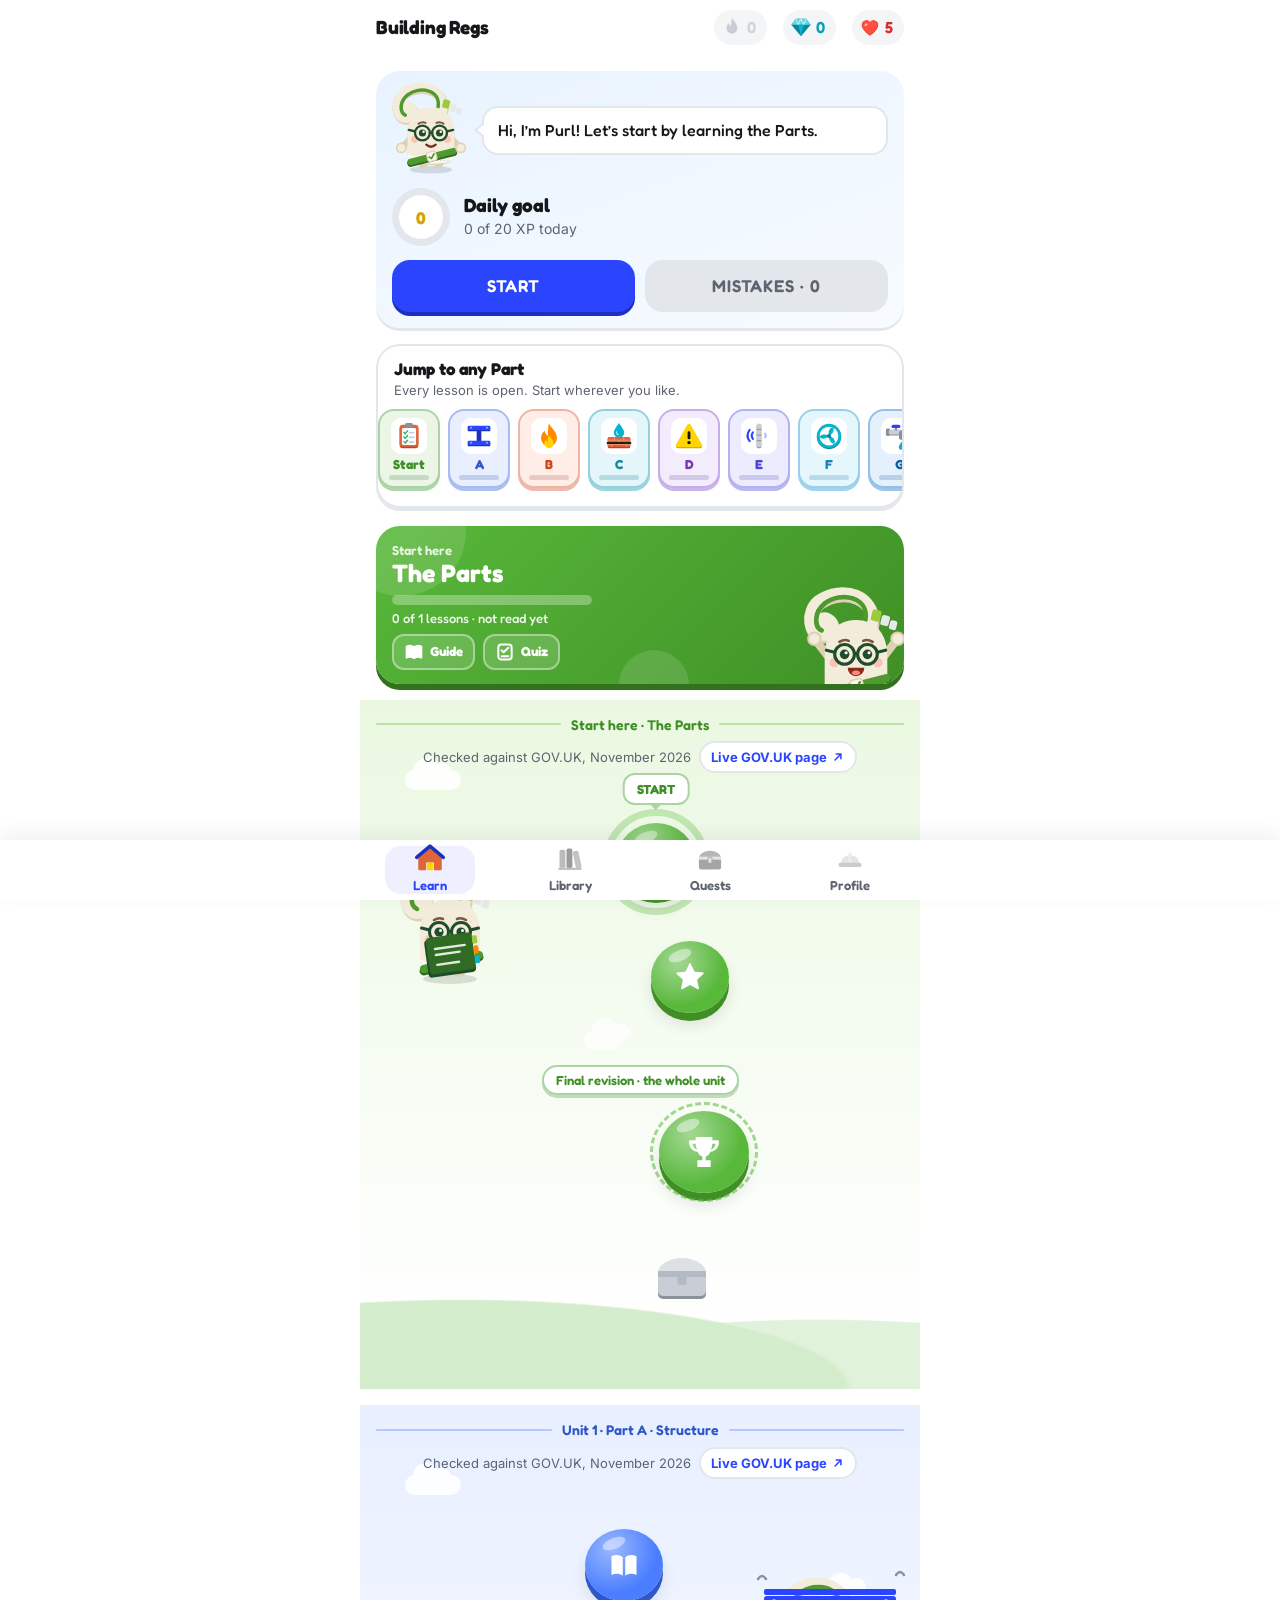
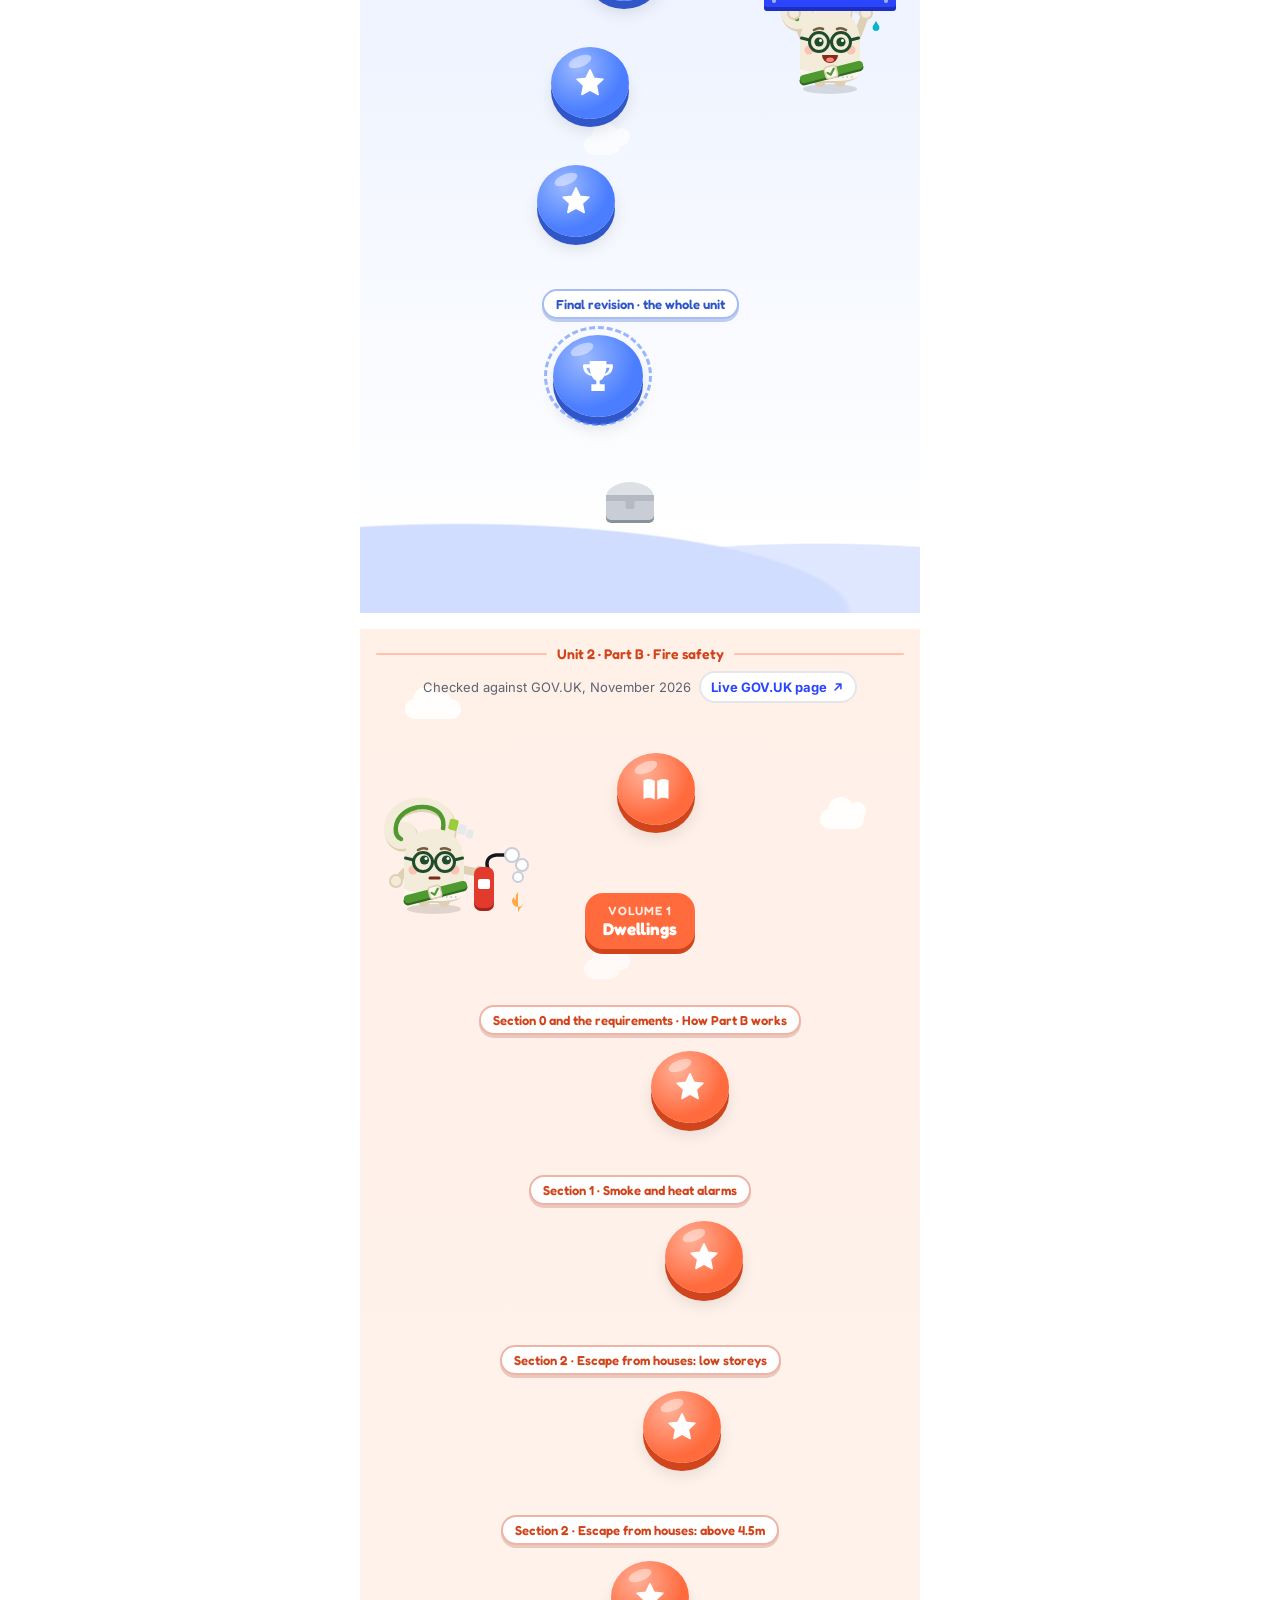
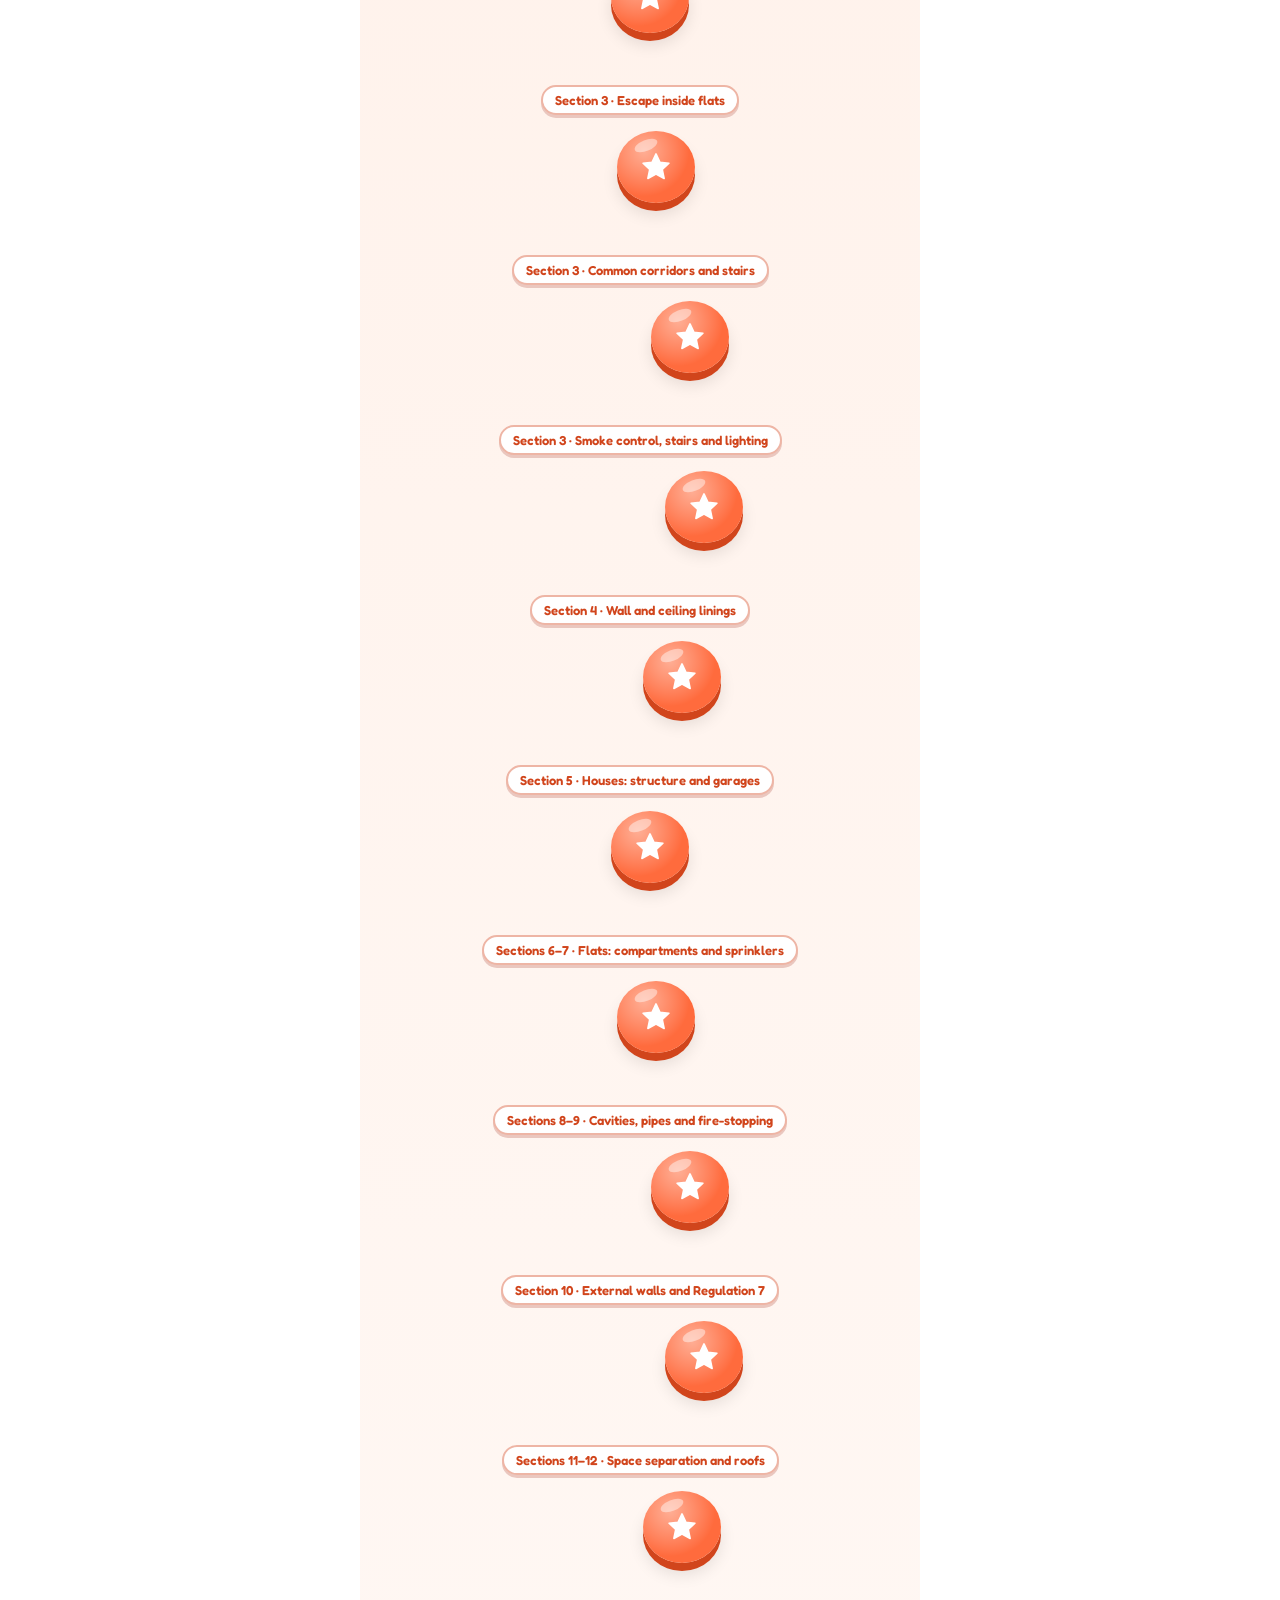
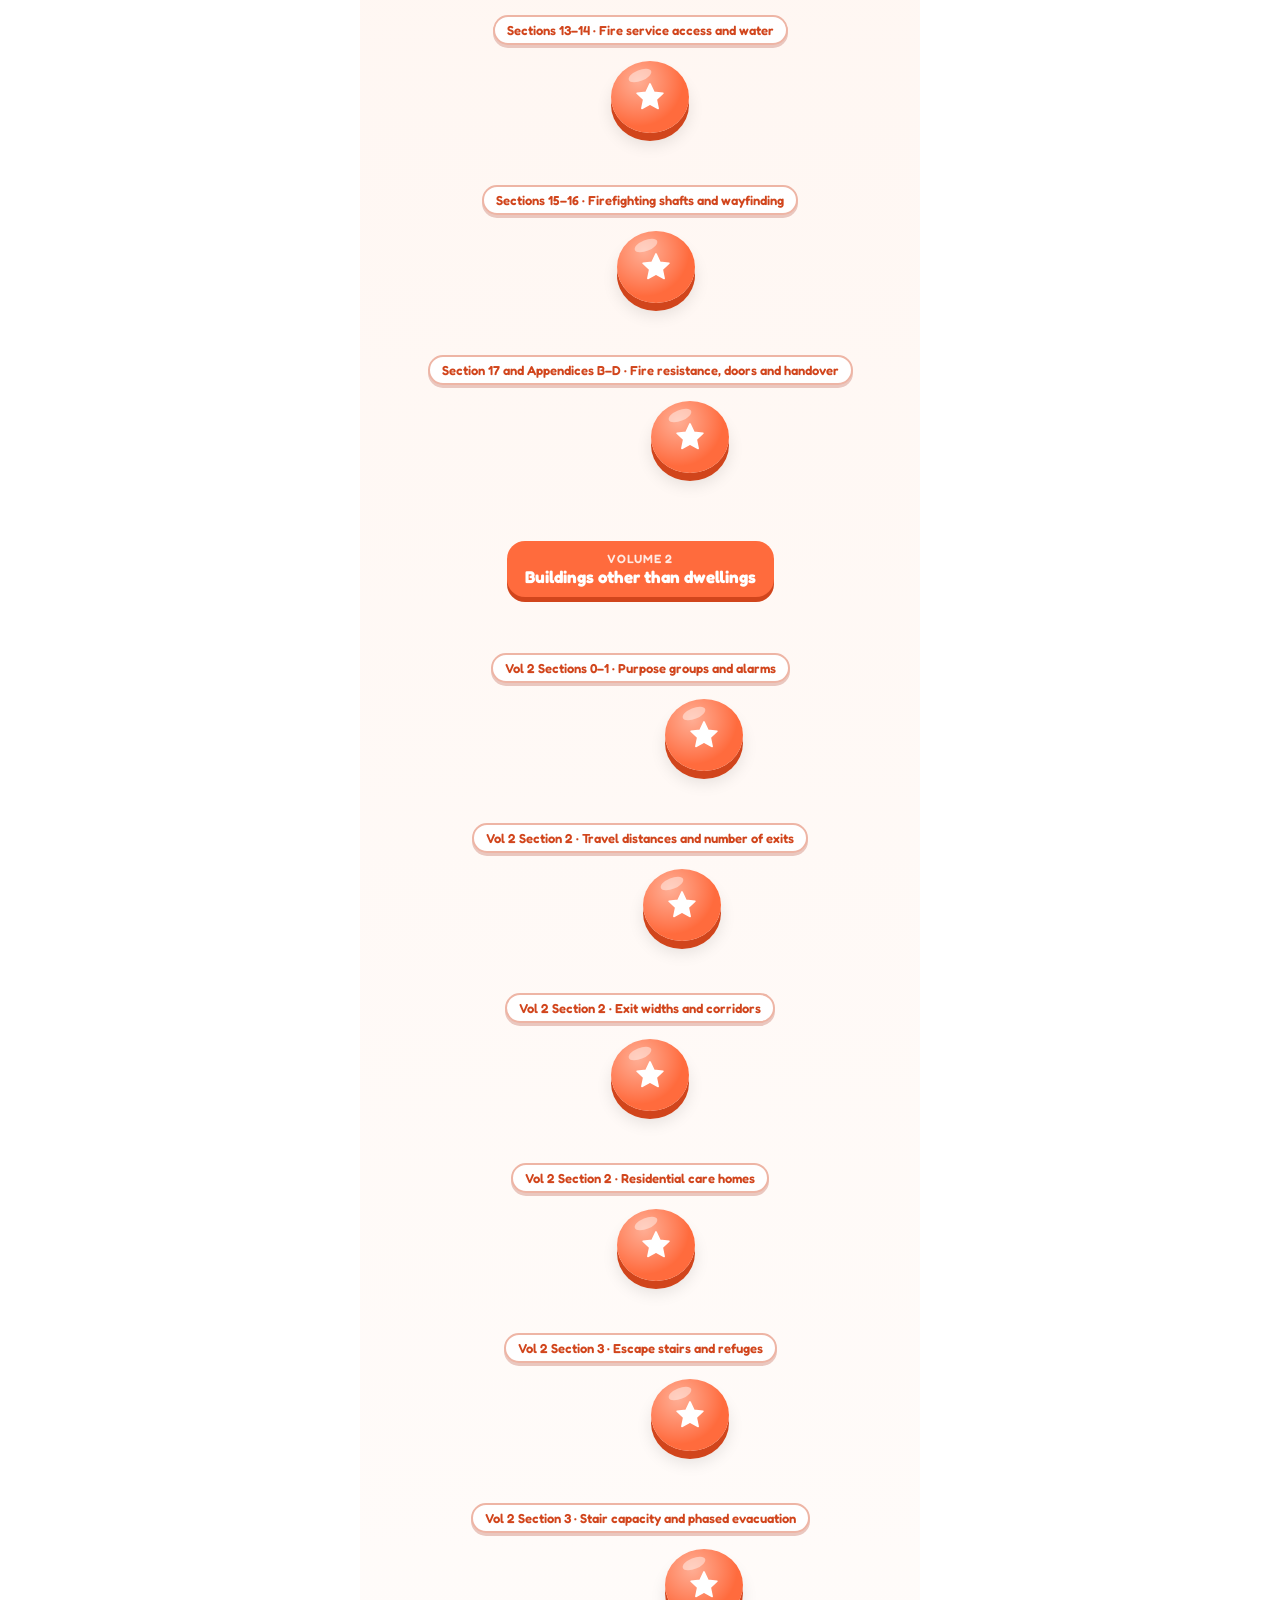
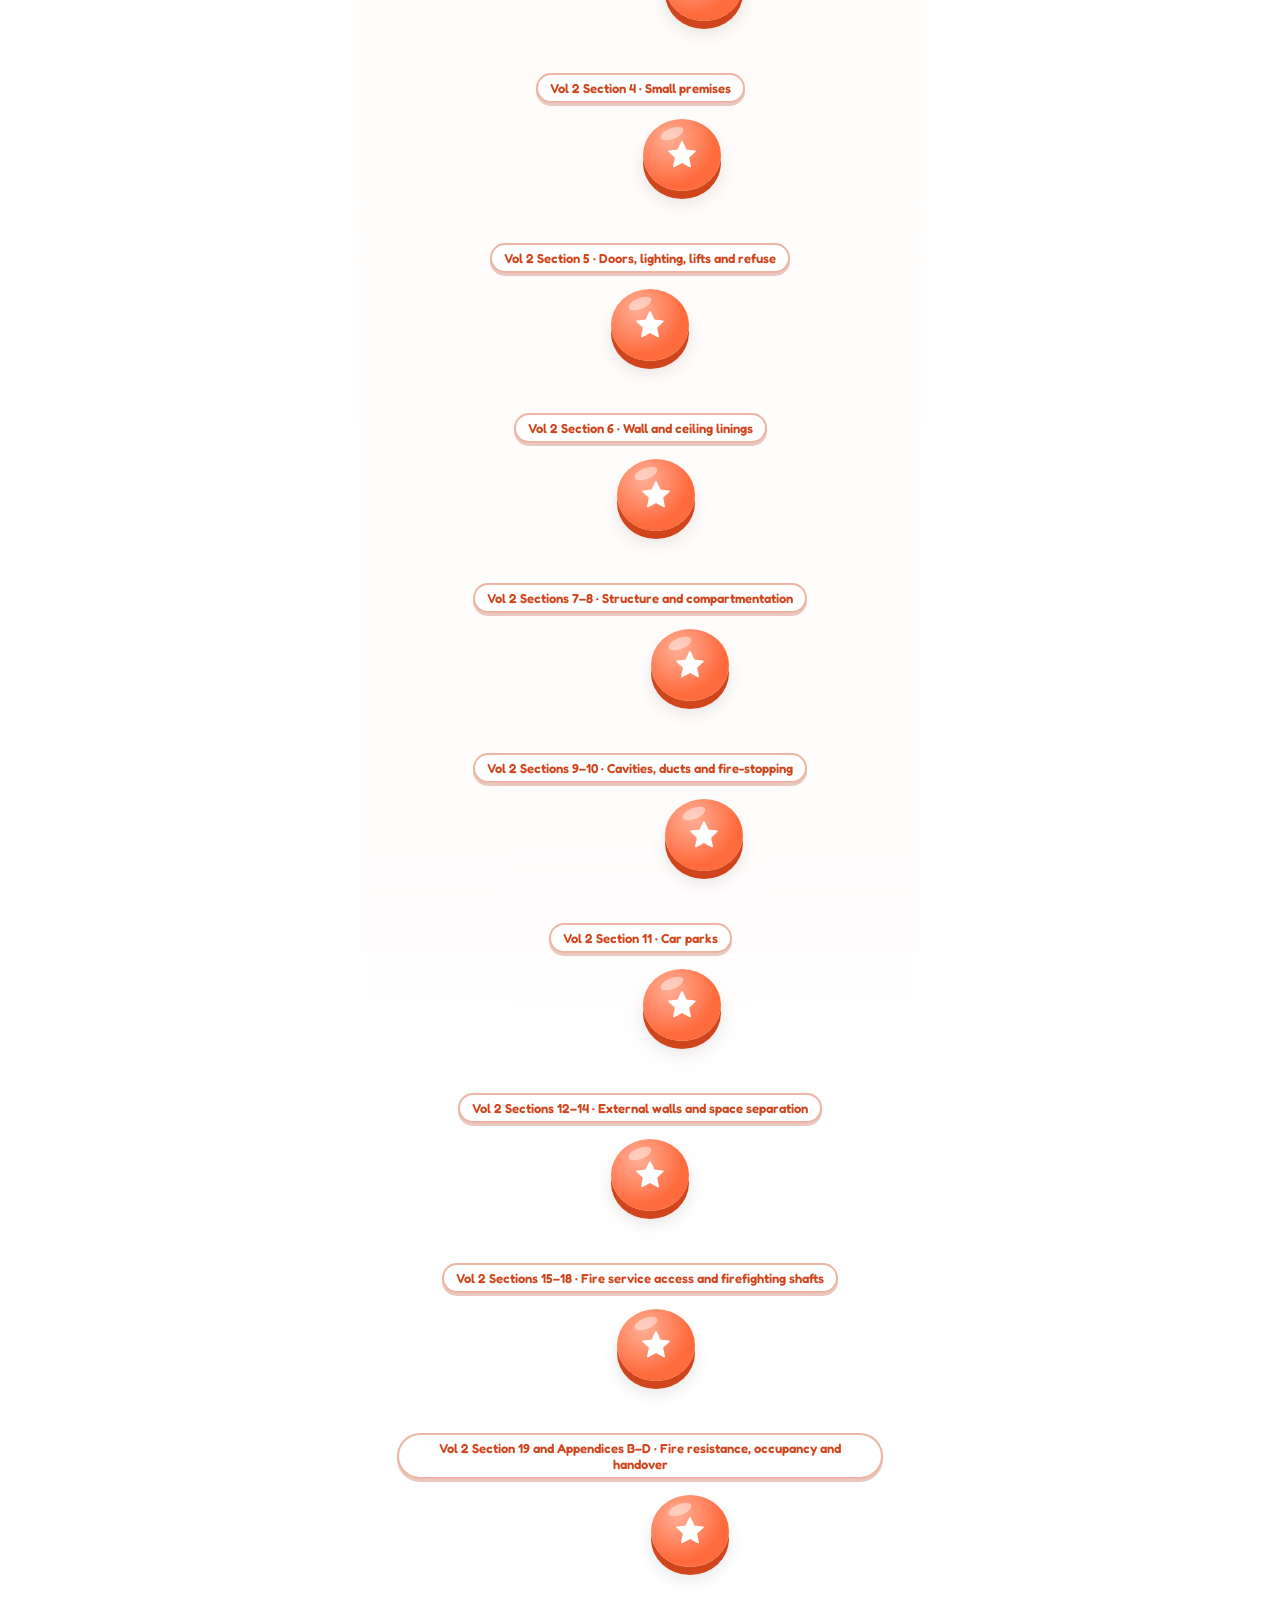
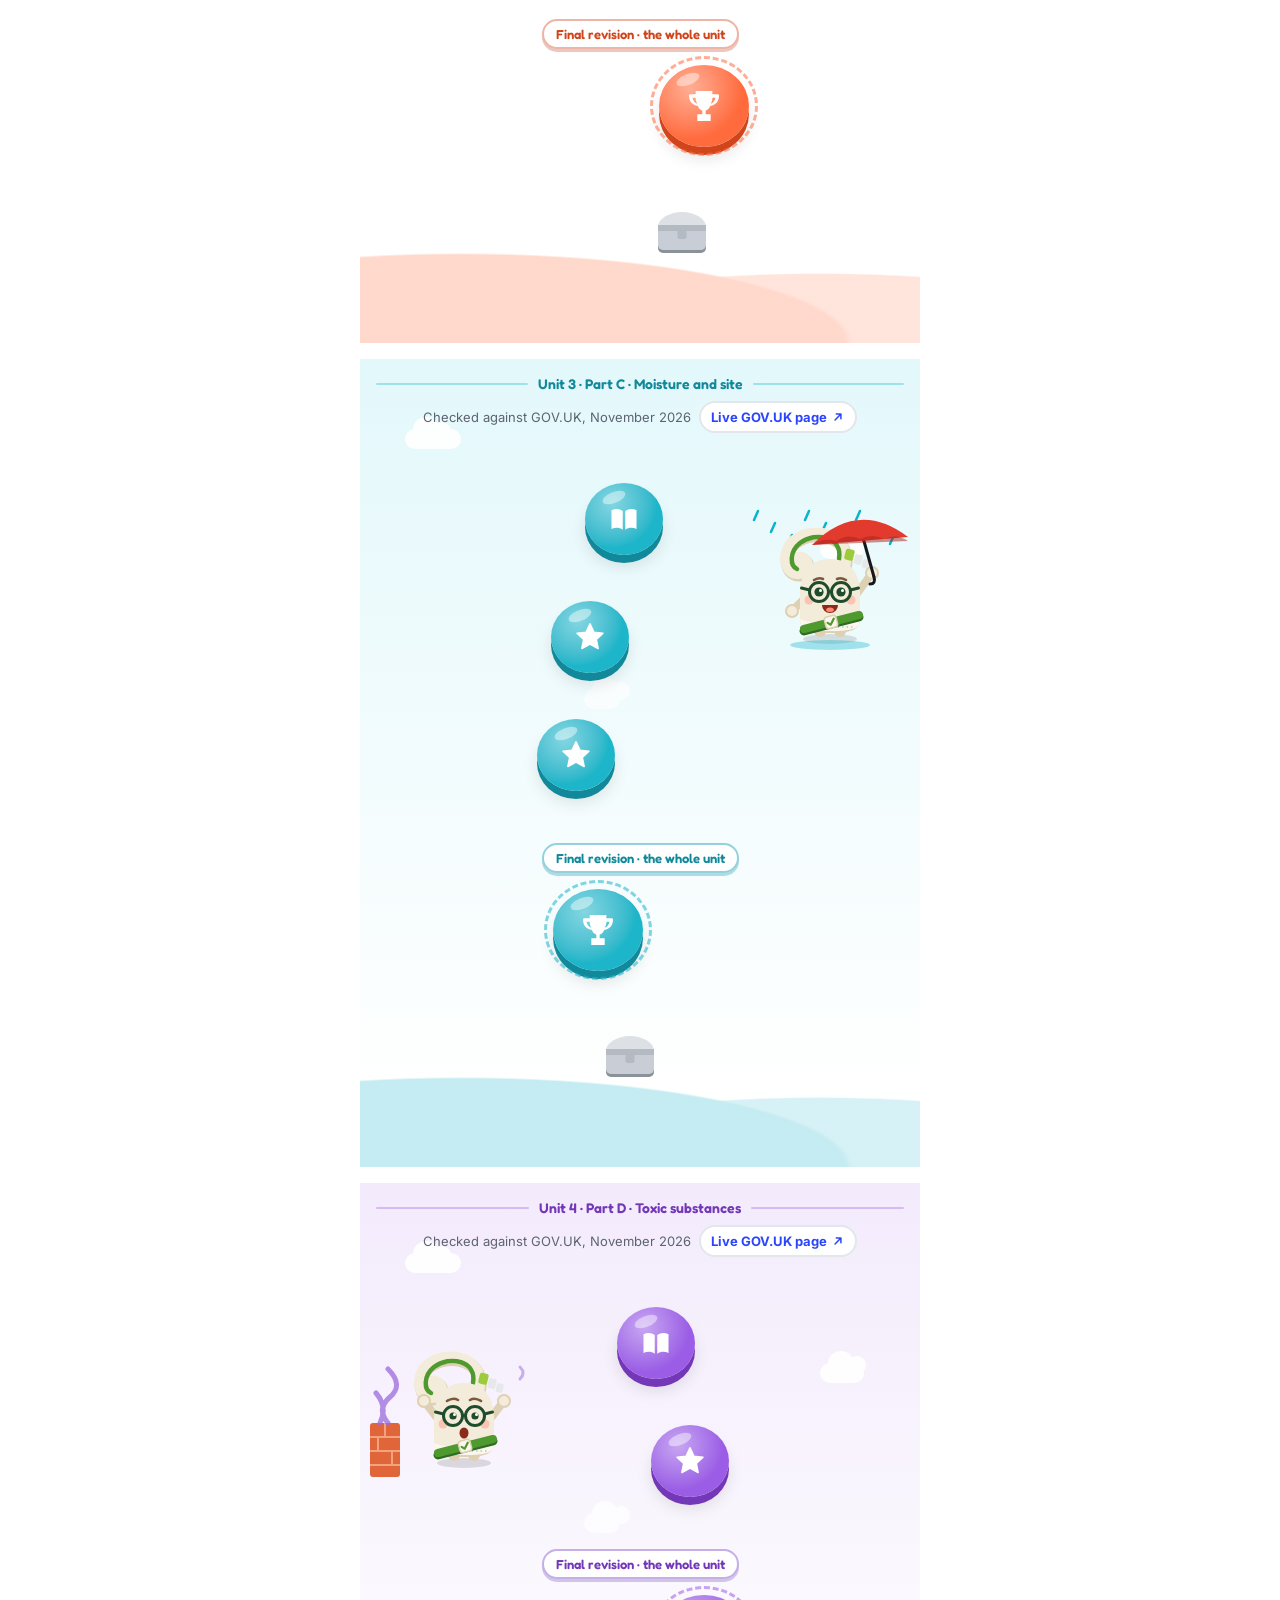
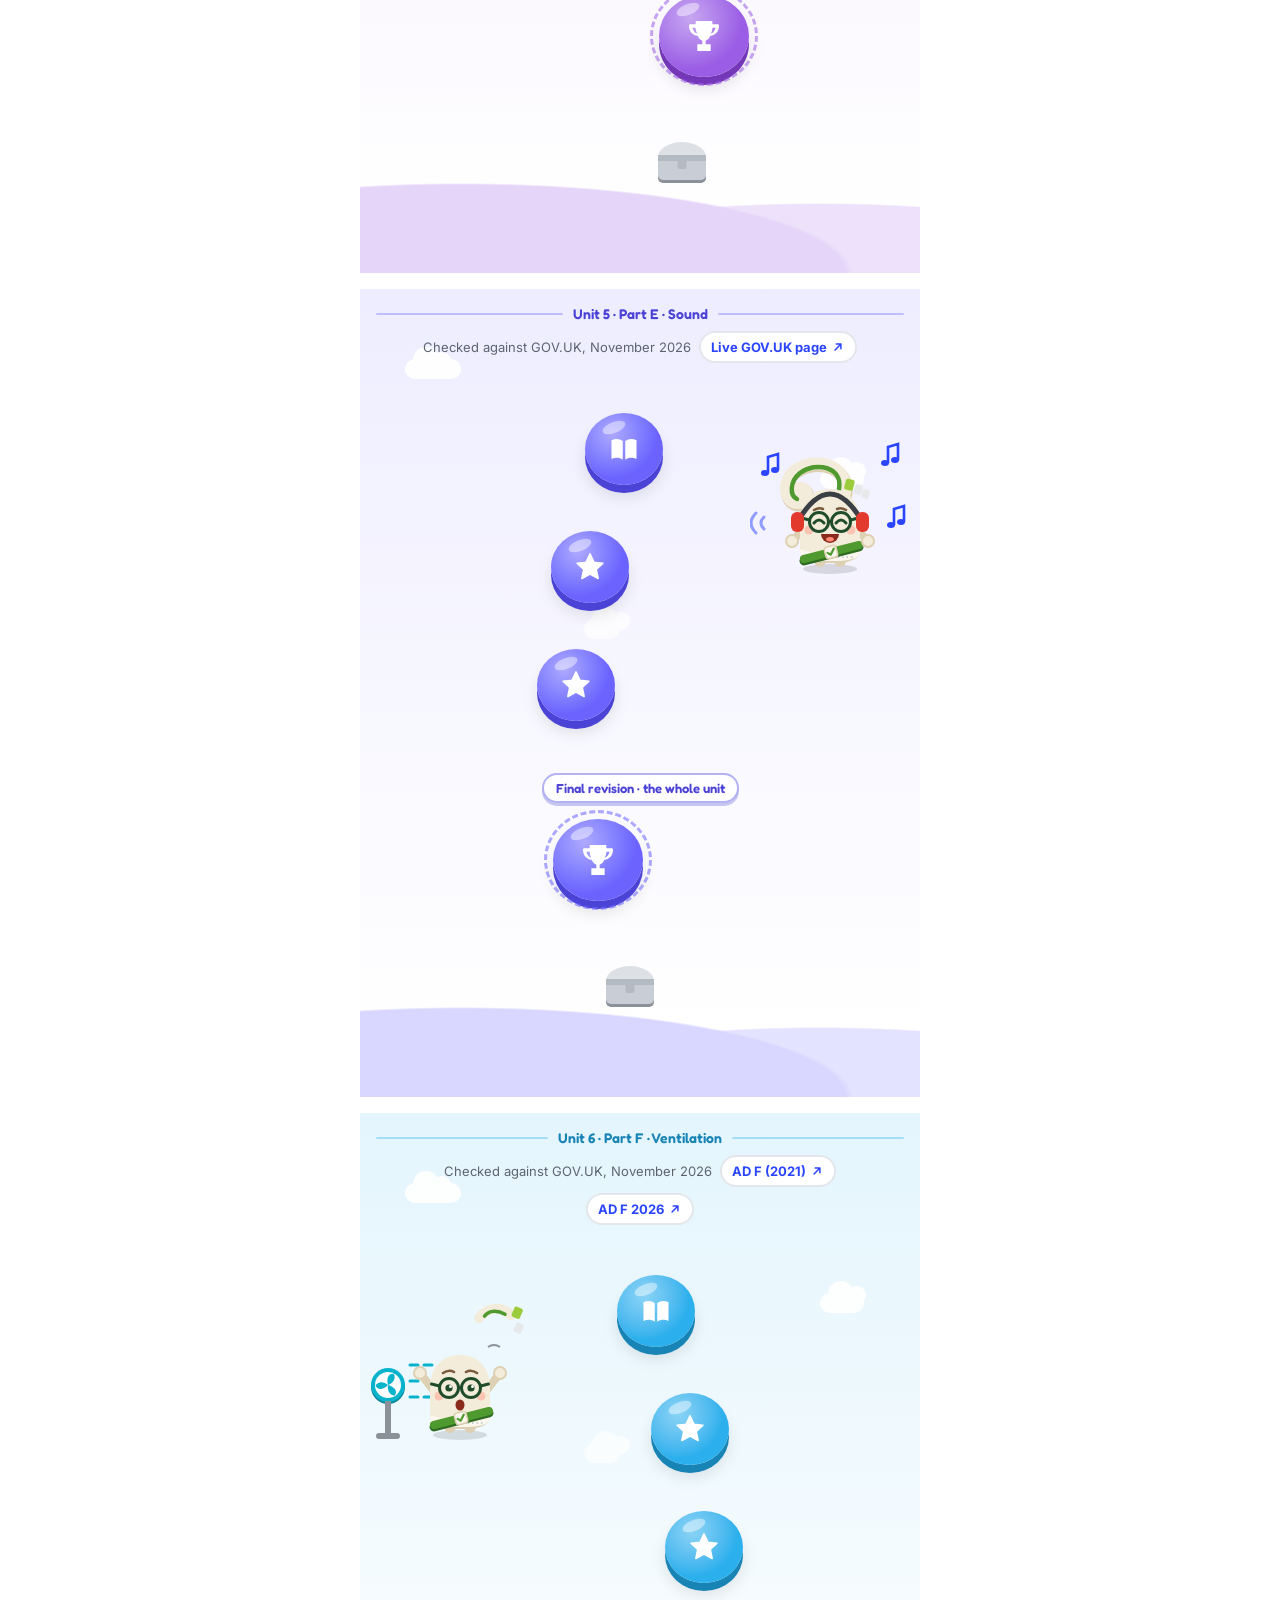
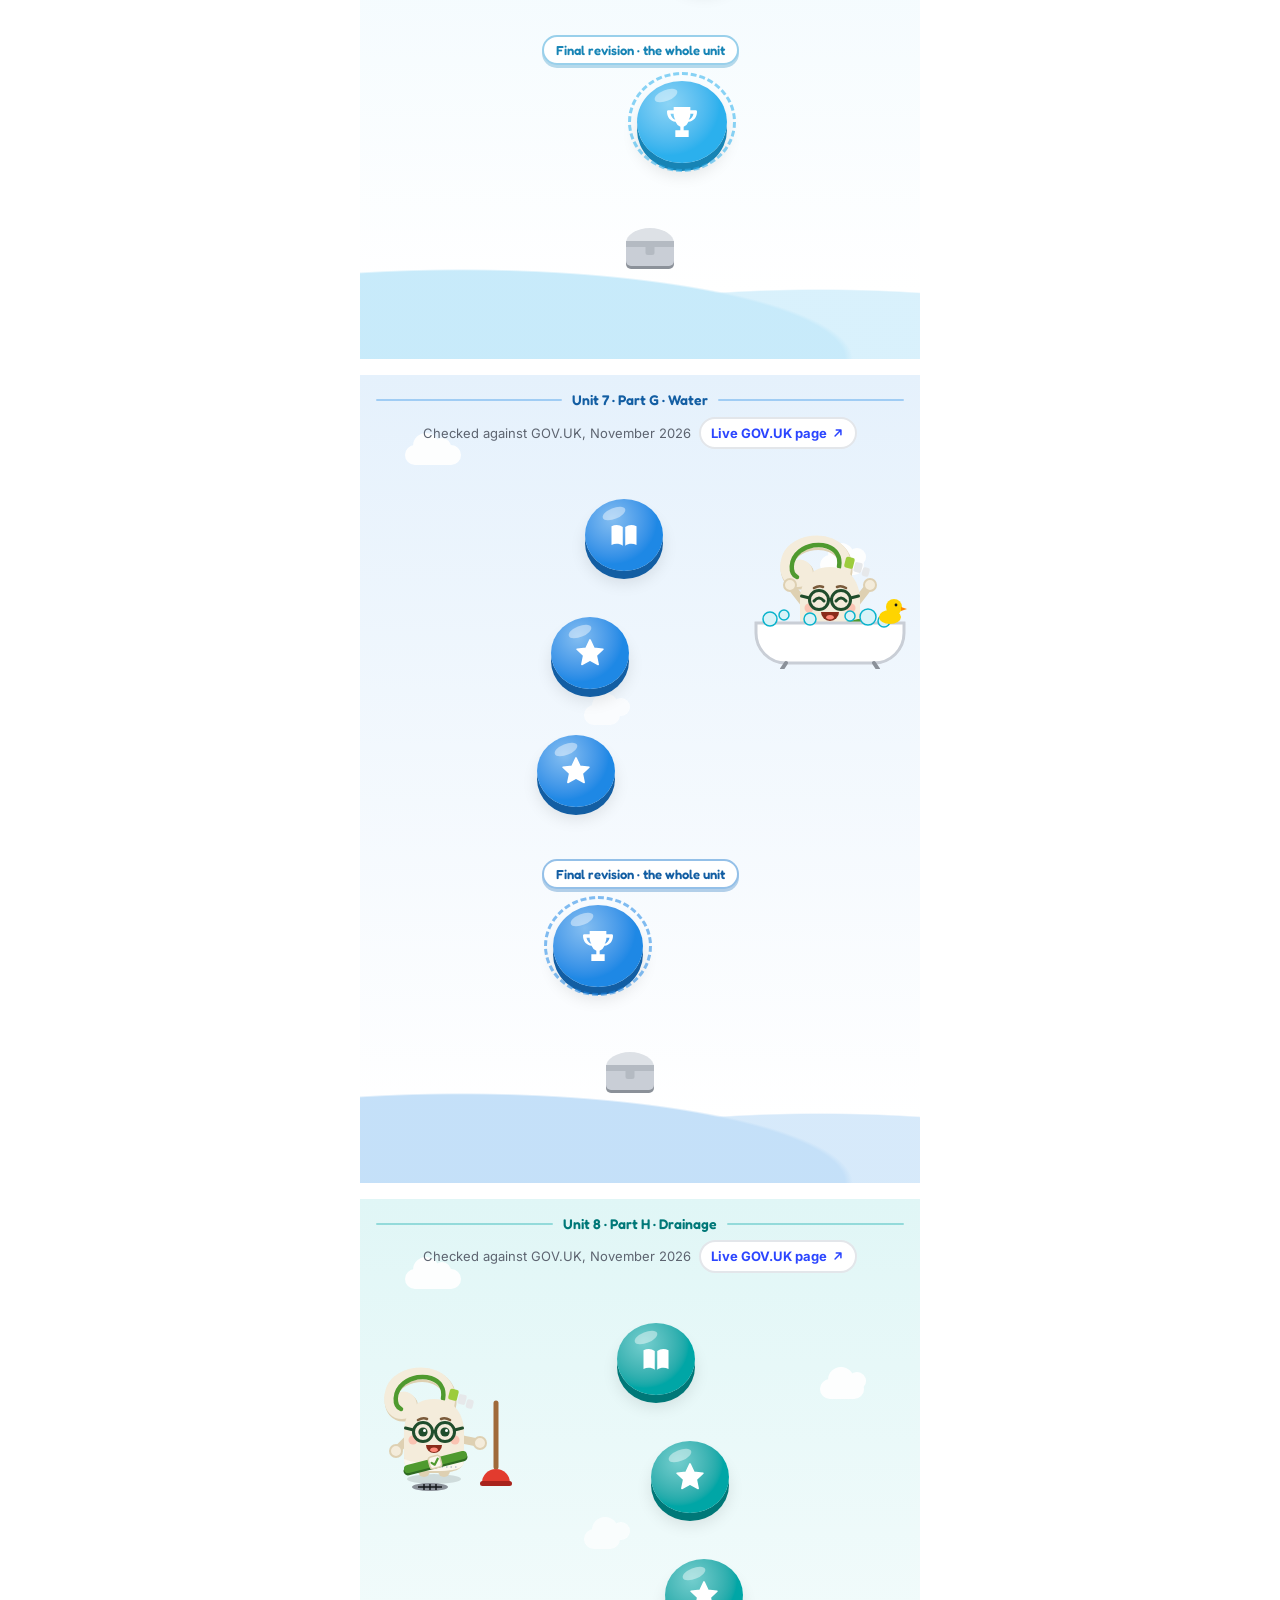
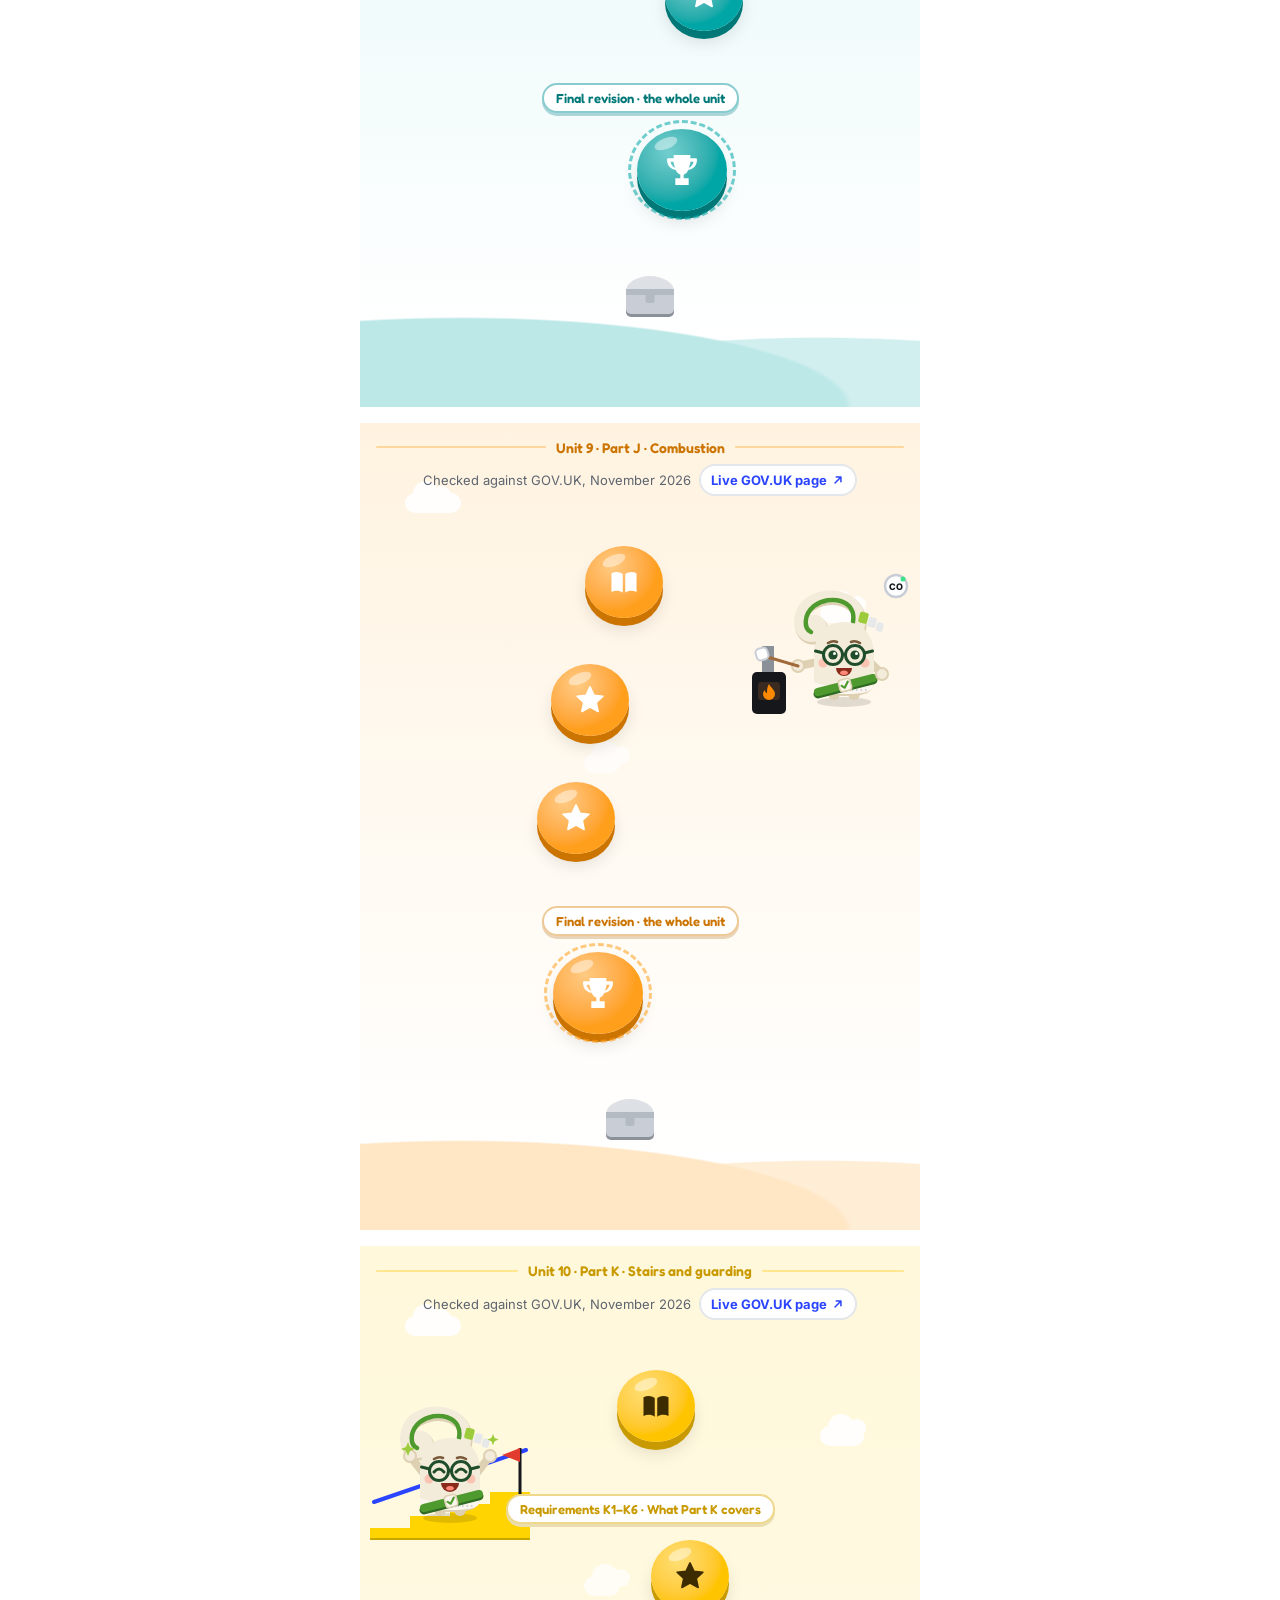
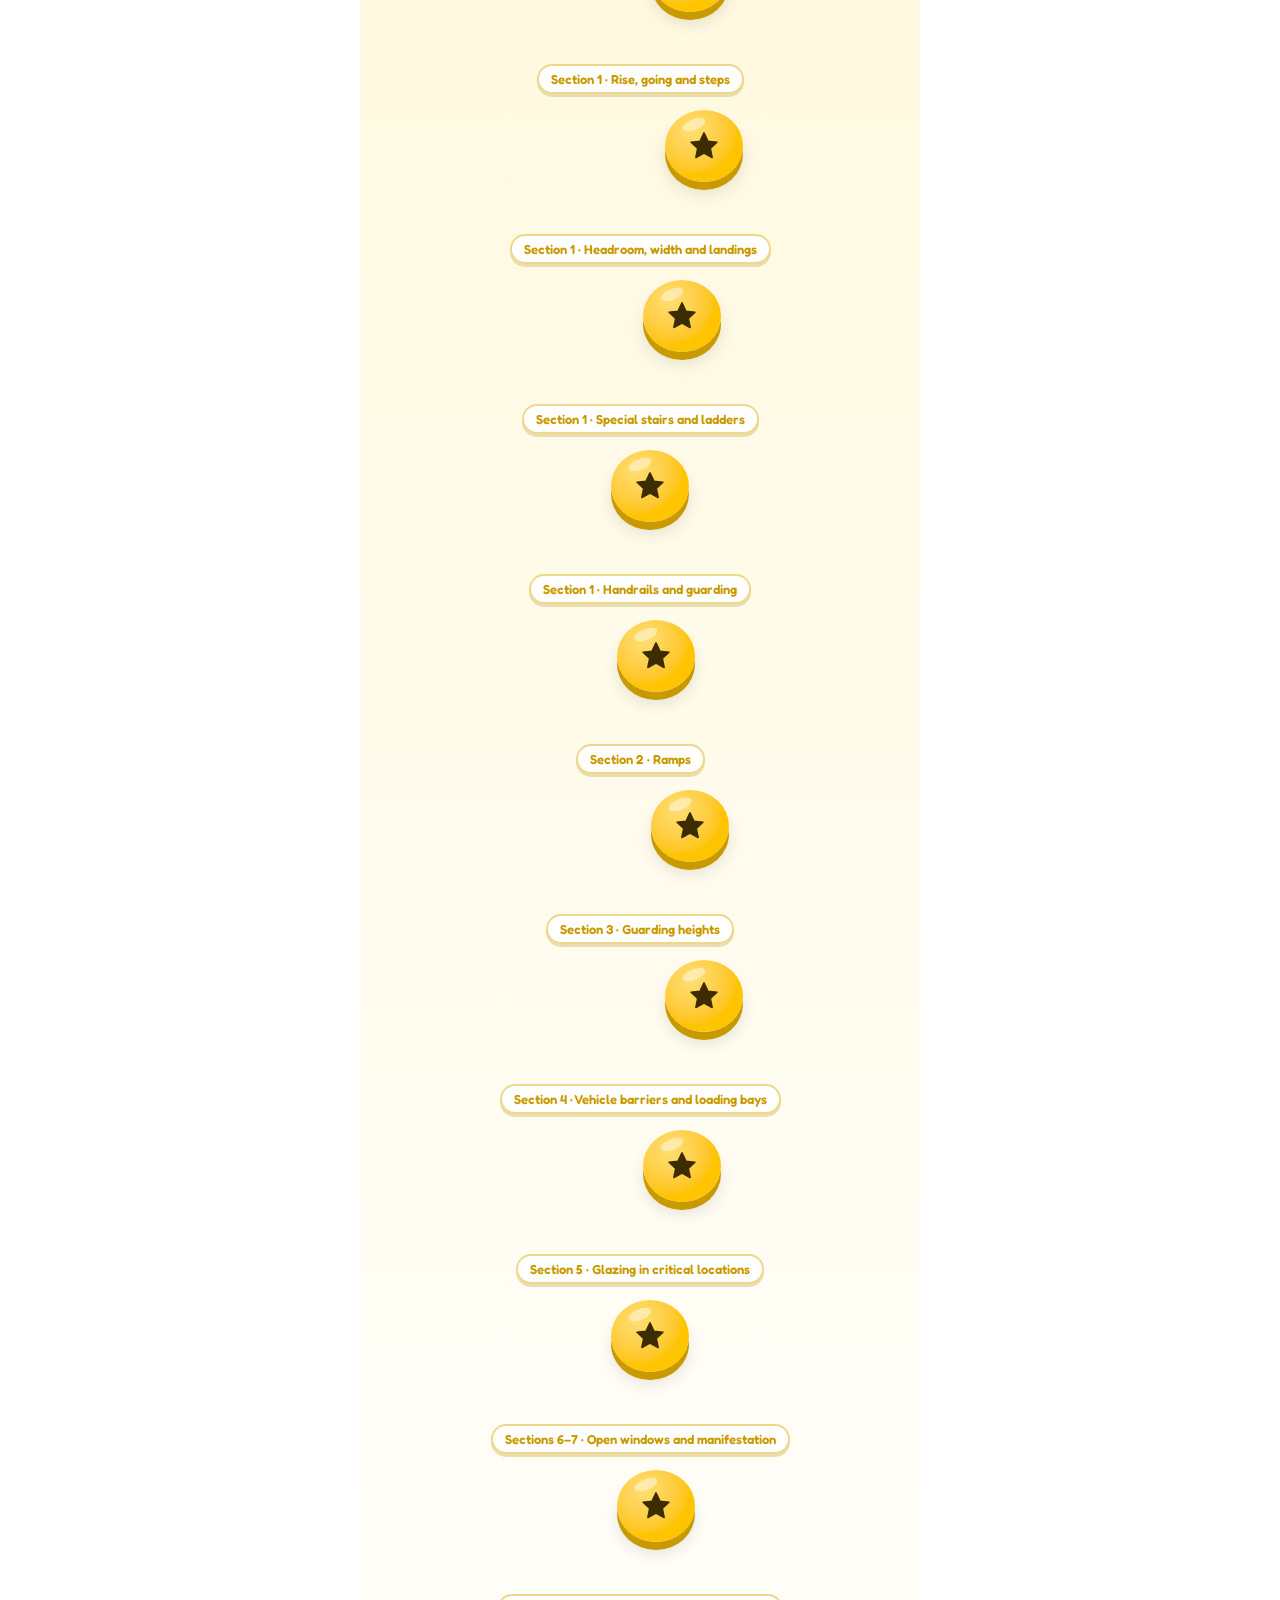
==== index.html @ 47b86168 "Add files via upload" ====
<!DOCTYPE html>
<html lang="en-GB">
<head>
<meta charset="utf-8">
<meta name="viewport" content="width=device-width,initial-scale=1">
<title>Building Regs Trainer</title>
<link rel="manifest" href="manifest.json">
<meta name="theme-color" content="#ffffff">
<link rel="icon" href="icon-192.png">
<link rel="apple-touch-icon" href="apple-touch-icon.png">
<meta name="apple-mobile-web-app-capable" content="yes">
<meta name="apple-mobile-web-app-title" content="Building Regs">
<link rel="preconnect" href="https://fonts.googleapis.com">
<link rel="stylesheet" href="https://fonts.googleapis.com/css2?family=Archivo:wdth,wght@112,800&family=Fredoka:wght@500;600;700&family=Inter:wght@400;500;600;700;800&display=swap">
<style>
/* VOICE: playful and quick like a language app, but every answer cites its source.
   IDEA: the course is a building you climb — each Approved Document is a storey, lessons wind up the stair core.
   PICTURE: the winding lesson path with chunky 3D buttons, chests and storey bands.
   COLOUR and TYPE: white sheet, drawing ink, hi-vis yellow bands, ultramarine action, teal gems; Archivo wide + Inter.
   LAYOUT: phone column, sticky stats bar, bottom tab bar, full-screen lessons with a sliding answer sheet. */
:root{color-scheme:light dark;
--bg:light-dark(#ffffff,#111315);--ink:light-dark(#15171a,#eef0f2);--mute:light-dark(#5d6470,#9aa3ad);
--line:light-dark(#e3e6ea,#2b2f34);--line2:light-dark(#cfd4da,#3a3f45);--card:light-dark(#f4f5f7,#1b1e22);
--hv:#ffd400;--hvDk:#c9a600;--hvInk:#15171a;--act:light-dark(#2b45ff,#6f82ff);--actDk:light-dark(#1c2fc0,#4a5ee0);--actBg:light-dark(#eef0ff,#1d2240);
--gem:light-dark(#0a9fb8,#3fd0e6);--fire:#ff8a00;
--ok:light-dark(#14894f,#3ecf86);--okDk:light-dark(#0c5c35,#239a5e);--okBg:light-dark(#e3f6ec,#12301f);
--bad:light-dark(#d2302a,#ff6b63);--badDk:light-dark(#8f1d18,#b8403a);--badBg:light-dark(#fde8e6,#3a1714)}
:root[data-theme=light]{color-scheme:light}:root[data-theme=dark]{color-scheme:dark}
*{box-sizing:border-box;min-width:0;-webkit-tap-highlight-color:transparent}
body{margin:0;background:var(--bg);color:var(--ink);font:16px/1.55 Inter,system-ui,sans-serif;overflow-x:clip}
h1,h2,.wd{font-family:Archivo,Inter,sans-serif;font-stretch:112%;font-weight:800;line-height:1.05;text-wrap:balance;margin:0}
button{font:inherit;color:inherit;cursor:pointer;touch-action:manipulation}
button:focus-visible,input:focus-visible{outline:3px solid var(--act);outline-offset:2px}
.wrap{max-width:560px;margin:0 auto;padding:0 16px 110px}
.bar{position:sticky;top:0;z-index:20;background:var(--bg);border-bottom:2px solid var(--line)}
.bar .in{max-width:560px;margin:0 auto;padding:10px 16px;display:flex;align-items:center;gap:16px}
.bar h1{font-size:16px;flex:1}
.stat{display:flex;align-items:center;gap:4px;font-weight:800;font-variant-numeric:tabular-nums;white-space:nowrap}
.stat svg{width:22px;height:22px}.fl{color:var(--fire)}.ht{color:var(--bad)}.gm{color:var(--gem)}.bo{color:var(--act)}
.fl.off{color:var(--line2)}
.tabs{position:fixed;left:0;right:0;bottom:0;z-index:20;background:var(--bg);border-top:2px solid var(--line);padding-bottom:env(safe-area-inset-bottom)}
.tabs .in{max-width:560px;margin:0 auto;display:grid;grid-template-columns:repeat(4,minmax(0,1fr))}
.tab{border:0;background:none;min-height:60px;display:flex;flex-direction:column;align-items:center;justify-content:center;gap:2px;font-size:12px;font-weight:700;color:var(--mute)}
.tab svg{width:26px;height:26px}.tab.on{color:var(--act)}
.tab.on svg{transform:scale(1.08)}
.card{margin:16px 0;padding:16px;border-radius:18px;border:2px solid var(--line)}
.card h2{font-size:22px;margin-bottom:4px}
.small{font-size:13px;color:var(--mute)}
.meter{height:16px;border-radius:8px;background:var(--line);overflow:hidden;position:relative}
.meter i{display:block;height:100%;border-radius:8px;background:var(--hv);transition:width .5s cubic-bezier(.3,1.4,.6,1)}
.meter i:after{content:"";position:absolute;left:8px;right:8px;top:3px;height:4px;border-radius:2px;background:#fff6;width:0}
.btn{display:block;width:100%;min-height:52px;border:0;border-radius:16px;background:var(--act);color:#fff;font-weight:800;font-size:16px;letter-spacing:.04em;text-transform:uppercase;box-shadow:0 4px 0 var(--actDk);margin-top:10px;transition:transform .05s}
.btn:active{transform:translateY(4px);box-shadow:0 0 0 var(--actDk)}
.btn.ghost{background:var(--bg);color:var(--act);box-shadow:0 4px 0 var(--line);border:2px solid var(--line)}
.btn.gemb{background:var(--gem);box-shadow:0 4px 0 light-dark(#067083,#1f97aa)}
.btn[disabled]{background:var(--line);color:var(--mute);box-shadow:none;border-color:var(--line);cursor:default;transform:none}
.row2{display:grid;grid-template-columns:minmax(0,1fr) minmax(0,1fr);gap:10px}
/* path */
.unit{margin-top:26px}
.uhead{display:flex;align-items:center;gap:12px;padding:12px 12px 12px 16px;border-radius:16px;background:var(--hv);color:var(--hvInk);box-shadow:0 4px 0 var(--hvDk)}
.uhead.locked{background:var(--card);color:var(--mute);box-shadow:0 4px 0 var(--line)}
.uhead .lt{flex:1;line-height:1.25}.uhead .lt span{display:block;font-size:12px;font-weight:700;opacity:.7}
.uhead .lt strong{font-size:18px}
.gb{border:2px solid #0002;background:#fff3;border-radius:12px;min-height:44px;padding:0 12px;display:flex;align-items:center;gap:6px;font-weight:800;font-size:13px;color:inherit}
.uhead.locked .gb{border-color:var(--line2);background:none}
.gb svg{width:20px;height:20px}
.nodes{display:flex;flex-direction:column;align-items:center;gap:22px;padding:54px 0 8px}
.nwrap{position:relative;display:flex;flex-direction:column;align-items:center}
.node{position:relative;width:74px;height:68px;border-radius:50%;border:0;background:var(--act);color:#fff;box-shadow:0 7px 0 var(--actDk);display:grid;place-items:center;transition:transform .06s}
.node:active{transform:translateY(5px);box-shadow:0 2px 0 var(--actDk)}
.node svg{width:32px;height:32px}
.node.done{background:var(--hv);color:var(--hvInk);box-shadow:0 7px 0 var(--hvDk)}
.node.lock{background:var(--line);color:var(--mute);box-shadow:0 7px 0 var(--line2)}
.node.chest{background:none;box-shadow:none;width:80px}
.node.chest svg{width:64px;height:64px}
.node.next{outline:6px solid var(--actBg);outline-offset:4px}
.bub{position:absolute;bottom:calc(100% + 14px);left:50%;transform:translateX(-50%);background:var(--bg);color:var(--act);border:2px solid var(--line);border-radius:12px;padding:4px 12px;font-weight:800;font-size:13px;text-transform:uppercase;letter-spacing:.04em;white-space:nowrap;pointer-events:none}
.bub:after{content:"";position:absolute;top:100%;left:50%;margin-left:-7px;border:7px solid transparent;border-top-color:var(--line)}
@media(prefers-reduced-motion:no-preference){.bub{animation:bob 1.4s ease-in-out infinite}@keyframes bob{50%{transform:translate(-50%,-5px)}}}
.pop{position:relative;margin-top:18px;width:min(300px,86vw);background:var(--act);color:#fff;border-radius:16px;padding:14px 16px;z-index:3;animation:pop .18s ease-out}
.pop.done{background:var(--hv);color:var(--hvInk)}.pop.lock{background:var(--card);color:var(--mute);border:2px solid var(--line)}
.pop:before{content:"";position:absolute;bottom:100%;left:50%;margin-left:-9px;border:9px solid transparent;border-bottom-color:var(--act)}
.pop.done:before{border-bottom-color:var(--hv)}.pop.lock:before{border-bottom-color:var(--line)}
.pop strong{display:block;font-size:17px}.pop p{margin:2px 0 0;font-size:14px;opacity:.85}
.pop .btn{background:#fff;color:var(--act);box-shadow:0 4px 0 #0003}
.pop.done .btn{color:var(--hvInk)}
@keyframes pop{from{transform:scale(.85);opacity:0}}
/* sheets */
.veil{position:fixed;inset:0;z-index:40;background:#0008;display:flex;align-items:flex-end;justify-content:center;animation:fade .15s}
.sheet{width:100%;max-width:560px;max-height:86vh;overflow:auto;background:var(--bg);border-radius:22px 22px 0 0;padding:20px 18px calc(20px + env(safe-area-inset-bottom));animation:up .22s cubic-bezier(.2,.9,.3,1)}
.sheet h2{font-size:24px;margin-bottom:6px}
.fact{padding:12px 0;border-top:2px solid var(--line)}.fact b{display:block}.fact p{margin:4px 0 0;color:var(--mute);font-size:14px}
@keyframes fade{from{opacity:0}}@keyframes up{from{transform:translateY(100%)}}
/* lesson */
.ls{min-height:100vh;min-height:100dvh;display:flex;flex-direction:column}
.lt2{max-width:560px;width:100%;margin:0 auto;display:flex;align-items:center;gap:12px;padding:14px 16px 6px}
.x{width:44px;height:44px;border:0;background:none;color:var(--mute);display:grid;place-items:center;flex:none}
.x svg{width:24px;height:24px}
.prog{flex:1;height:18px;border-radius:9px;background:var(--line);position:relative}
.prog i{position:absolute;left:0;top:0;bottom:0;border-radius:9px;background:var(--ok);transition:width .4s cubic-bezier(.3,1.5,.6,1)}
.prog i:after{content:"";position:absolute;left:8px;right:8px;top:4px;height:5px;border-radius:3px;background:#fff5}
.prog.hot i{background:var(--fire)}
.combo{position:absolute;left:0;right:0;top:-22px;text-align:center;font-size:12px;font-weight:800;color:var(--fire);text-transform:uppercase;letter-spacing:.06em;animation:pop .25s}
.lhearts.hit{animation:sh .4s}
.lb{flex:1;max-width:560px;width:100%;margin:0 auto;padding:14px 16px 24px}
.kind{font-size:13px;font-weight:800;color:var(--act);text-transform:uppercase;letter-spacing:.06em;margin-bottom:8px;display:flex;gap:8px;align-items:center}
.tag{background:var(--badBg);color:var(--bad);border-radius:8px;padding:1px 8px;font-size:11px}
.lb h2{font-family:Inter,sans-serif;font-stretch:100%;font-weight:800;font-size:22px;line-height:1.3;margin-bottom:22px}
.opts{display:grid;gap:12px}
.opt{position:relative;text-align:left;min-height:58px;padding:12px 16px 12px 52px;border-radius:16px;border:2px solid var(--line);background:var(--bg);box-shadow:0 4px 0 var(--line);font-size:16px;font-weight:600;transition:transform .05s}
.opt:active{transform:translateY(3px);box-shadow:0 1px 0 var(--line)}
.opt .k{position:absolute;left:12px;top:50%;margin-top:-14px;width:28px;height:28px;border-radius:8px;border:2px solid var(--line);display:grid;place-items:center;font-size:13px;font-weight:800;color:var(--mute)}
.opt.sel{border-color:var(--act);background:var(--actBg);box-shadow:0 4px 0 var(--act);color:var(--act)}
.opt.sel .k{border-color:var(--act);color:var(--act)}
.opt.good{border-color:var(--ok);background:var(--okBg);box-shadow:0 4px 0 var(--ok);color:var(--ok)}
.opt.wrong{border-color:var(--bad);background:var(--badBg);box-shadow:0 4px 0 var(--bad);color:var(--bad)}
.opt.gone{opacity:.3;pointer-events:none;box-shadow:none}
.tf{grid-template-columns:minmax(0,1fr) minmax(0,1fr)}.tf .opt{text-align:center;padding:12px;min-height:84px;font-size:20px;font-weight:800}.tf .opt .k{display:none}
.mgrid{display:grid;grid-template-columns:minmax(0,1fr) minmax(0,1.6fr);gap:12px}
.mgrid .col{display:grid;gap:12px;align-content:start}
.mgrid .opt{padding:10px 12px;font-size:15px;text-align:center}
.num{display:flex;align-items:center;gap:10px}
.num input{flex:1;min-height:60px;font:800 24px Inter,sans-serif;padding:8px 16px;border-radius:16px;border:2px solid var(--line);background:var(--card);color:var(--ink)}
.num span{font-weight:800;color:var(--mute);font-size:18px}
.sentence{font-size:20px;font-weight:600;line-height:2.4;margin-bottom:26px}
.slot{display:inline-block;min-width:76px;height:44px;vertical-align:middle;border-bottom:3px solid var(--line2);margin:0 4px;text-align:center}
.tile{display:inline-flex;align-items:center;min-height:44px;padding:0 14px;border-radius:12px;border:2px solid var(--line);background:var(--bg);box-shadow:0 3px 0 var(--line);font-weight:700;font-size:16px;line-height:1;margin:0;vertical-align:middle;animation:pop .15s}
.slot .tile{margin-top:-2px}
.bank{display:flex;flex-wrap:wrap;gap:10px;justify-content:center;padding-top:16px;border-top:2px solid var(--line)}
.ghostt{display:inline-flex;min-height:44px;border-radius:12px;background:var(--line);padding:0 14px;align-items:center;color:transparent;font-weight:700}
.foot{border-top:2px solid var(--line);padding:16px 16px calc(16px + env(safe-area-inset-bottom))}
.foot .in{max-width:560px;margin:0 auto}
.foot.ok{background:var(--okBg);border-color:transparent;animation:up .22s cubic-bezier(.2,.9,.3,1)}
.foot.no{background:var(--badBg);border-color:transparent;animation:up .22s cubic-bezier(.2,.9,.3,1)}
.vrow{display:flex;align-items:center;gap:12px}
.vic{width:46px;height:46px;border-radius:50%;background:var(--bg);display:grid;place-items:center;flex:none}
.vic svg{width:28px;height:28px}
.verdict{font-family:Archivo,sans-serif;font-stretch:112%;font-weight:800;font-size:24px}
.foot.ok .verdict,.foot.ok .vic{color:var(--ok)}.foot.no .verdict,.foot.no .vic{color:var(--bad)}
.foot p{margin:8px 0 0}.ans{font-weight:800}
.foot.ok p,.foot.no p{color:var(--ink)}
.ref{font-size:13px;color:var(--mute);margin-top:6px}
.foot.ok .btn{background:var(--ok);box-shadow:0 4px 0 var(--okDk)}
.foot.no .btn{background:var(--bad);box-shadow:0 4px 0 var(--badDk)}
.hint{text-align:center;font-size:13px;color:var(--mute);font-weight:600}
/* end screens */
.end{max-width:560px;min-height:100vh;min-height:100dvh;margin:0 auto;padding:10vh 16px 32px;text-align:center;display:flex;flex-direction:column}
.end .grow{flex:1}
.end h1{font-size:clamp(32px,9vw,46px);margin:18px 0 10px;color:var(--hvDk)}
.end h1.fire{color:var(--fire)}.end h1.gemh{color:var(--gem)}.end h1.badh{color:var(--bad)}
.end p{color:var(--mute);margin:0 auto 22px;max-width:34ch}
.tiles{display:grid;grid-template-columns:repeat(3,minmax(0,1fr));gap:10px;margin:8px 0 18px}
.st{border:2px solid;border-radius:16px;overflow:hidden}
.st span{display:block;font-size:12px;font-weight:800;text-transform:uppercase;letter-spacing:.05em;color:#fff;padding:4px}
.st b{display:block;font-family:Archivo,sans-serif;font-stretch:112%;font-size:24px;padding:10px 4px}
.st.y{border-color:var(--hv)}.st.y span{background:var(--hv);color:var(--hvInk)}.st.y b{color:var(--hvDk)}
.st.g{border-color:var(--ok)}.st.g span{background:var(--ok)}.st.g b{color:var(--ok)}
.st.b{border-color:var(--act)}.st.b span{background:var(--act)}.st.b b{color:var(--act)}
.big{width:150px;height:150px;margin:0 auto;display:grid;place-items:center;position:relative}
.big>svg:not(.mascot){width:150px;height:150px}.big .mascot{width:100%;height:100%}
.big b{position:absolute;inset:0;display:grid;place-items:center;padding-top:30px;font-family:Archivo,sans-serif;font-stretch:112%;font-size:44px;color:#fff}
@media(prefers-reduced-motion:no-preference){.big{animation:boing .6s cubic-bezier(.3,1.6,.5,1)}@keyframes boing{from{transform:scale(.3)}}}
.week{display:flex;justify-content:center;gap:8px;margin:6px 0 20px}
.week div{display:flex;flex-direction:column;align-items:center;gap:4px;font-size:12px;font-weight:700;color:var(--mute)}
.week i{width:30px;height:30px;border-radius:50%;background:var(--line);display:grid;place-items:center;color:#fff}
.week i.on{background:var(--fire)}.week i svg{width:18px;height:18px}
/* quests + profile */
.quest{display:flex;gap:14px;align-items:center;padding:14px 0;border-top:2px solid var(--line)}
.quest:first-of-type{border-top:0}
.quest .qi{width:44px;height:44px;flex:none;color:var(--hvDk)}.quest .qi svg{width:44px;height:44px}
.quest .qb{flex:1}.quest strong{display:block;margin-bottom:6px}
.quest .meter i{background:var(--hv)}.quest.fin .meter i{background:var(--ok)}
.quest .rw{display:flex;align-items:center;gap:3px;font-weight:800;color:var(--gem);font-size:14px}.quest .rw svg{width:18px;height:18px}
.grid4{display:grid;grid-template-columns:repeat(2,minmax(0,1fr));gap:10px}
.pst{border:2px solid var(--line);border-radius:16px;padding:12px;display:flex;gap:10px;align-items:center}
.pst svg{width:28px;height:28px;flex:none}.pst b{display:block;font-size:20px;line-height:1.1}.pst span{font-size:13px;color:var(--mute)}
.bars{display:grid;grid-template-columns:repeat(7,minmax(0,1fr));gap:8px;align-items:end;height:130px;margin-top:12px}
.bars div{display:flex;flex-direction:column;align-items:center;justify-content:flex-end;height:100%;gap:4px;font-size:12px;color:var(--mute);font-weight:700}
.bars i{width:100%;max-width:34px;border-radius:8px 8px 3px 3px;background:var(--act);min-height:3px}
.bars div.today i{background:var(--hv)}
.set{display:flex;justify-content:space-between;align-items:center;gap:10px;padding:10px 0;border-top:2px solid var(--line)}
.sw{width:56px;height:32px;border-radius:16px;border:0;background:var(--line2);position:relative;flex:none}
.sw:after{content:"";position:absolute;top:4px;left:4px;width:24px;height:24px;border-radius:50%;background:#fff;transition:left .15s}
.sw[aria-checked=true]{background:var(--ok)}.sw[aria-checked=true]:after{left:28px}
.note{margin-top:24px;font-size:13px;color:var(--mute)}.note a{color:var(--act)}
.toast{position:fixed;left:50%;top:18px;transform:translateX(-50%);z-index:60;background:var(--ink);color:var(--bg);padding:10px 16px;border-radius:12px;font-weight:700;font-size:14px;animation:pop .2s}
.shake{animation:sh .35s}@keyframes sh{20%{transform:translateX(-7px)}40%{transform:translateX(7px)}60%{transform:translateX(-5px)}80%{transform:translateX(4px)}}

.pi{width:52px;height:52px;flex:none;background:#fff;border-radius:14px;padding:6px;box-shadow:0 3px 0 #0002;display:grid}
.pi svg{width:100%;height:100%}
.uhead.locked .pi{filter:grayscale(1);opacity:.6}
.ghd{display:flex;align-items:center;gap:12px;margin-bottom:6px}.ghd h2{margin:0}
.tab:not(.on) svg{filter:grayscale(1);opacity:.55}
.week i.on{background:#ffe3c2}
.mascot{display:block;width:100%;height:auto;overflow:visible}
.hello{display:flex;gap:12px;align-items:center;margin-bottom:14px}.hello .mascot{width:78px;flex:none}
.say{position:relative;flex:1;border:2px solid var(--line);border-radius:16px;padding:10px 14px;font-weight:700;background:var(--bg)}
.say:before{content:"";position:absolute;left:-10px;top:50%;margin-top:-8px;border:8px solid transparent;border-right:10px solid var(--line);border-left:0}
.say:after{content:"";position:absolute;left:-7px;top:50%;margin-top:-6px;border:6px solid transparent;border-right:8px solid var(--bg);border-left:0}
.ask{display:flex;gap:10px;align-items:flex-end;margin-bottom:18px}.ask .mas{width:80px;flex:none}
.ask .say:before,.ask .say:after{top:auto;bottom:18px}
.ask h2{font-size:19px!important;margin:0!important}
.fig2{background:#f4f5f7;color-scheme:light;--ink:#15171a;--mute:#5d6470;border:2px solid var(--line);border-radius:16px;padding:6px;margin:0 0 18px}
.fig2 svg{display:block;width:100%;height:auto;max-height:190px}
.buddy{position:absolute;top:-6px;width:92px;pointer-events:none}.buddy.l{right:calc(100% + 26px)}.buddy.r{left:calc(100% + 26px)}

@media(prefers-reduced-motion:no-preference){.buddy .mascot,.hello .mascot{animation:bob2 2.6s ease-in-out infinite}@keyframes bob2{50%{transform:translateY(-4px)}}
.mas.hop{animation:hop .5s cubic-bezier(.3,1.6,.5,1)}@keyframes hop{40%{transform:translateY(-14px)}}}

.nodes{position:relative;min-height:240px}
.scene{position:absolute;top:58px;width:min(150px,37vw);pointer-events:none}.scene.l{left:-6px}.scene.r{right:-6px}.scene svg{width:100%;height:auto;display:block}
.scene.dim{filter:grayscale(.9);opacity:.45}
.node.learnn:not(.done):not(.lock){background:var(--gem);box-shadow:0 7px 0 light-dark(#067083,#1f97aa)}
.node.learnn svg{width:30px;height:30px}
.pop.rd{background:var(--gem)}.pop.rd:before{border-bottom-color:var(--gem)}.pop.rd .btn{color:var(--gem)}
.deckb .kick{font-size:13px;font-weight:800;color:var(--gem);text-transform:uppercase;letter-spacing:.06em;margin:4px 0 8px}
.deckb h1{font-size:clamp(30px,8vw,40px);margin:0 0 10px}.deckb .lead{font-size:17px;margin:0 0 18px}
.pbig{width:88px;height:88px;padding:10px;margin-bottom:14px;border:2px solid var(--line)}
.fq{margin:0 0 6px;color:var(--mute);font-weight:600}
.fa{font-family:Archivo,sans-serif;font-stretch:112%;font-weight:800;font-size:clamp(24px,6.5vw,32px);line-height:1.15;margin-bottom:14px;color:var(--ink)}
.fa.t{color:var(--ok)}.fa.f{color:var(--bad)}
.fx{font-size:16px;margin:0 0 6px}
.ch{font-family:Inter,sans-serif!important;font-stretch:100%!important;font-size:20px!important;margin-bottom:14px!important}
.pairs{display:grid;gap:8px}.pairs div{display:flex;gap:12px;align-items:center;padding:10px 12px;border:2px solid var(--line);border-radius:14px}
.pairs b{min-width:52px;height:36px;display:grid;place-items:center;border-radius:10px;background:var(--hv);color:var(--hvInk);font-family:Archivo,sans-serif;font-stretch:112%}
.intro .big{width:150px;height:150px}

.govs{display:flex;flex-wrap:wrap;gap:8px;margin:0 0 16px}
.gov{display:inline-flex;align-items:center;gap:6px;min-height:40px;padding:6px 12px;border-radius:12px;border:2px solid var(--line);color:var(--act);font-weight:700;font-size:14px;text-decoration:none;box-shadow:0 3px 0 var(--line)}
.gov svg,.ref a svg{width:16px;height:16px;flex:none}
.ref a{color:var(--act);font-weight:700;text-decoration:none;display:inline-flex;align-items:center;gap:3px}
.foot.ok .ref a,.foot.no .ref a{color:var(--ink);text-decoration:underline}
.lib{display:grid;gap:8px}
.lib a{display:flex;align-items:center;gap:12px;padding:8px 10px;border:2px solid var(--line);border-radius:14px;color:var(--ink);text-decoration:none}
.lib a>span:nth-child(2){flex:1;line-height:1.25}.lib b{display:block;font-size:15px}.lib small{color:var(--mute);font-size:12px}
.lib .pi{width:40px;height:40px;padding:4px;border-radius:10px;box-shadow:none;border:2px solid var(--line)}
.lib a>svg{width:20px;height:20px;color:var(--act)}
/* ===================== Playful world theme ===================== */
:root{--fun:Fredoka,'Nunito','Arial Rounded MT Bold',system-ui,sans-serif;--gold:#ffc800;--goldD:#d9a300}
h1,h2,.wd,.btn,.stat,.tab,.verdict,.lt strong,.bub,.pop strong,.opt,.tile,.kind,.st b,.st span,.fa,.divider,.hero strong,.say,.gb,.fq,.tag,.combo,.burst b,.quest strong,.pst b,.ghd h2,.chip b{font-family:var(--fun)!important;font-stretch:100%!important}
h1,h2{font-weight:700!important;letter-spacing:-.01em}
.btn{font-weight:600;letter-spacing:.06em;border-radius:18px;font-size:17px}
/* top bar: stat pills */
.bar{border-bottom:0;background:light-dark(#ffffffee,#111315ee);backdrop-filter:blur(8px)}
.bar h1{font-size:19px}
.stat{background:var(--card);border-radius:999px;padding:5px 11px 5px 7px;font-size:16px;font-weight:600}
.tabs{border-top:0;box-shadow:0 -6px 20px #0000000f}
.tab{font-family:var(--fun);font-size:13px;font-weight:600}
.tab svg{width:30px;height:30px;transition:transform .2s}
.tab.on{position:relative}.tab.on:before{content:"";position:absolute;inset:6px 18%;border-radius:16px;background:var(--actBg);z-index:-1}
.tab.on svg{transform:scale(1.12) translateY(-1px)}
/* greeting card */
.hello-card{border:0;background:linear-gradient(160deg,light-dark(#e8f3ff,#1a2233),light-dark(#f7fbff,#141a24));box-shadow:0 2px 0 var(--line)}
.say{border-width:2px;font-weight:500;font-size:16px}
.goalrow{display:flex;align-items:center;gap:14px;margin:2px 0 4px}
.ring{--p:0;width:58px;height:58px;border-radius:50%;flex:none;display:grid;place-items:center;background:conic-gradient(var(--gold) calc(var(--p)*1%),var(--line) 0);position:relative}
.ring:before{content:"";position:absolute;inset:7px;border-radius:50%;background:var(--bg)}
.ring span{position:relative;font:700 17px var(--fun);color:var(--goldD)}
.gtx b{display:block;font:700 19px var(--fun)}.gtx span{color:var(--mute);font-size:14px}
/* sticky hero for the unit in view */
.hero{position:sticky;top:62px;z-index:15;margin:18px 0 0}
.hin{position:relative;display:flex;align-items:center;gap:10px;min-height:104px;padding:14px 16px;border-radius:24px;color:var(--on);background:linear-gradient(135deg,var(--c),var(--d));box-shadow:0 6px 0 color-mix(in srgb,var(--d) 80%,#000);overflow:hidden}
.hin:before,.hin:after{content:"";position:absolute;border-radius:50%;background:#ffffff1f}
.hin:before{width:130px;height:130px;left:-40px;top:-60px}.hin:after{width:70px;height:70px;left:46%;bottom:-36px}
.hl{flex:1;position:relative;z-index:1;line-height:1.2;padding-right:70px}
.hl span{font:600 13px var(--fun);opacity:.85}.hl strong{display:block;font:700 25px var(--fun);margin:1px 0 8px;line-height:1.05}
.hbar{height:10px;border-radius:6px;background:#ffffff4d;max-width:200px}.hbar i{display:block;height:100%;border-radius:6px;background:#fff}
.hl small{display:block;margin-top:5px;font:500 13px var(--fun);opacity:.9}
.hin .gb{position:relative;z-index:2;border:2px solid #ffffff66;background:#ffffff26;color:var(--on);min-height:36px;margin-top:8px;padding:0 10px;font-size:13px}
.hmas{position:absolute;right:-4px;bottom:-26px;width:104px;z-index:1}
.hero.swap .hin{animation:heroin .35s cubic-bezier(.2,.9,.3,1.2)}
@keyframes heroin{from{transform:scale(.96);opacity:.6}}
/* each Part is a world */
.unit,.uhead{display:none}
.world{position:relative;margin:16px -16px 0;padding:6px 16px 70px;overflow:hidden;background:linear-gradient(180deg,light-dark(var(--l),color-mix(in srgb,var(--c) 14%,#111315)) 0,light-dark(#fff,#111315) 92%)}
.divider{position:relative;z-index:2;display:flex;align-items:center;gap:10px;margin:8px 0 0;color:var(--d);font-size:14px;font-weight:600}
.divider:before,.divider:after{content:"";flex:1;height:2px;border-radius:1px;background:color-mix(in srgb,var(--c) 35%,transparent)}
.divider span{max-width:78%;text-align:center}
.hills{position:absolute;left:0;right:0;bottom:0;height:120px;pointer-events:none;
background:radial-gradient(70% 90px at 18% 100%,color-mix(in srgb,var(--c) 26%,light-dark(#fff,#111315)) 0 98%,transparent 100%),radial-gradient(60% 70px at 82% 100%,color-mix(in srgb,var(--c) 18%,light-dark(#fff,#111315)) 0 98%,transparent 100%)}
.cloud{position:absolute;height:20px;border-radius:999px;background:light-dark(#fff,#ffffff14);pointer-events:none;opacity:.95}
.cloud:before,.cloud:after{content:"";position:absolute;border-radius:50%;background:inherit}
.cloud:before{width:26px;height:26px;left:8px;top:-12px}.cloud:after{width:18px;height:18px;left:28px;top:-7px}
.c1{width:56px;top:70px;left:8%}.c2{width:44px;top:180px;right:10%}.c3{width:36px;top:330px;left:40%;opacity:.7}
.world.locked .scene,.world.locked .hills{filter:grayscale(.9);opacity:.5}
.world.locked .divider{color:var(--mute)}.world.locked .divider:before,.world.locked .divider:after{background:var(--line)}
.nodes{padding-top:50px;gap:46px;min-height:260px}
.scene{top:70px;width:min(160px,38vw);z-index:1}
/* glossy 3D lesson buttons */
.node{width:78px;height:72px;color:var(--on);background:radial-gradient(circle at 35% 28%,color-mix(in srgb,var(--c) 55%,#fff),var(--c) 62%);box-shadow:0 8px 0 var(--d),0 12px 16px #0000001a;z-index:2}
.node:before{content:"";position:absolute;top:9px;left:17px;width:24px;height:11px;border-radius:50%;background:#ffffff70;transform:rotate(-22deg)}
.node:active{transform:translateY(6px);box-shadow:0 2px 0 var(--d)}
.node.done{color:#5a3d00;background:radial-gradient(circle at 35% 28%,#ffe98a,var(--gold) 62%);box-shadow:0 8px 0 var(--goldD),0 12px 16px #0000001a}
.node.lock{color:var(--mute);background:radial-gradient(circle at 35% 28%,light-dark(#fafafa,#3a3f45),light-dark(#dcdfe3,#2b2f34) 62%);box-shadow:0 8px 0 light-dark(#b9bdc3,#1c1f22)}
.node.lock:before{opacity:.5}
.node.learnn:not(.done):not(.lock){background:radial-gradient(circle at 35% 28%,color-mix(in srgb,var(--c) 55%,#fff),var(--c) 62%);box-shadow:0 8px 0 var(--d),0 12px 16px #0000001a}
.node.next{outline:0}
.node.chest{background:none!important;box-shadow:none!important;width:84px}.node.chest:before{display:none}
.node.chest.ready svg{animation:wiggle 2.2s ease-in-out infinite}
@keyframes wiggle{0%,70%,100%{transform:rotate(0)}75%{transform:rotate(-8deg) scale(1.05)}80%{transform:rotate(8deg) scale(1.05)}85%{transform:rotate(-5deg)}90%{transform:rotate(0)}}
.pulse{position:absolute;top:-14px;left:50%;width:106px;height:106px;margin-left:-53px;border-radius:50%;border:7px solid color-mix(in srgb,var(--c) 30%,transparent);pointer-events:none;z-index:1}
.bub{color:var(--d);border-color:color-mix(in srgb,var(--c) 40%,var(--line));font-family:var(--fun);font-weight:700;bottom:calc(100% + 18px)}
.bub:after{border-top-color:color-mix(in srgb,var(--c) 40%,var(--line))}
.pop{background:var(--c);color:var(--on);border-radius:20px;box-shadow:0 6px 0 var(--d)}
.pop:before{border-bottom-color:var(--c)}.pop .btn{color:var(--d)}
.pop.rd{background:var(--c)}.pop.rd:before{border-bottom-color:var(--c)}.pop.rd .btn{color:var(--d)}
.pop.done{background:var(--gold);box-shadow:0 6px 0 var(--goldD)}.pop.done:before{border-bottom-color:var(--gold)}
/* lessons and Learn cards take their Part's colours */
.ls{background:linear-gradient(180deg,light-dark(var(--l,#fff),color-mix(in srgb,var(--c,#2b45ff) 12%,#111315)) 0,var(--bg) 260px)}
.prog{height:20px;background:light-dark(#00000014,#ffffff1f)}
.kind{color:var(--d,var(--act))}
.say{background:var(--bg)}
.ask .mas .mascot{animation:bob2 2.6s ease-in-out infinite}
.opt{border-radius:18px;min-height:60px;font-weight:500;font-size:17px;box-shadow:0 5px 0 var(--line);background:var(--bg)}
.opt .k{border-radius:9px;font-family:var(--fun)}
.opt.sel{border-color:var(--c,var(--act));background:color-mix(in srgb,var(--c,var(--act)) 12%,var(--bg));box-shadow:0 5px 0 var(--c,var(--act));color:var(--d,var(--act))}
.opt.sel .k{border-color:var(--c,var(--act));color:var(--d,var(--act))}
.tf .opt{min-height:96px;font-size:22px}
.tile{border-radius:14px;box-shadow:0 4px 0 var(--line);font-weight:500}
.slot{border-bottom-color:color-mix(in srgb,var(--c,#888) 50%,var(--line2))}
.ls .foot:not(.ok):not(.no) .btn:not([disabled]){background:var(--c,var(--act));color:var(--on,#fff);box-shadow:0 5px 0 var(--d,var(--actDk))}
.ls .foot .btn.ghost{background:var(--bg);color:var(--d,var(--act));box-shadow:0 4px 0 var(--line)}
.foot.ok,.foot.no{animation:sheetup .32s cubic-bezier(.2,1.25,.35,1)}
@keyframes sheetup{from{transform:translateY(100%)}}
.verdict{font-size:26px}
.vic{box-shadow:0 3px 0 #0000001a}
.fig2{border-radius:20px}
.deckb .pbig{border:0;box-shadow:0 6px 0 var(--d);background:#fff}
.deckb .kick{color:var(--d)}
.deckb .fa{color:var(--d)}
.burst{position:fixed;left:50%;top:58px;z-index:50;display:flex;align-items:center;gap:8px;padding:10px 18px;border-radius:999px;background:#fff;color:#ff8a00;box-shadow:0 8px 24px #0003;transform:translateX(-50%);pointer-events:none;animation:burst 1.5s ease-out forwards}
.burst svg{width:30px;height:30px}.burst b{font-size:20px}
@keyframes burst{0%{transform:translate(-50%,20px) scale(.6);opacity:0}15%{transform:translate(-50%,0) scale(1.08);opacity:1}25%{transform:translate(-50%,0) scale(1)}80%{opacity:1}100%{transform:translate(-50%,-30px);opacity:0}}
/* end screens */
.end h1{color:var(--d,var(--hvDk))}
.end #nx2:not([style]){background:var(--c,var(--act));color:var(--on,#fff);box-shadow:0 5px 0 var(--d,var(--actDk))}
.st{border-radius:18px}.st span{font-weight:600}
/* quests and profile */
.card{border-radius:24px;box-shadow:0 3px 0 var(--line)}
.quest .meter{height:14px}
.pst{border-radius:18px}
.lib a{border-radius:18px}
/* section lessons, Learn cards and Library */
.secpill{position:relative;z-index:2;margin:6px 0 -30px;padding:5px 12px;border-radius:999px;background:var(--bg);border:2px solid color-mix(in srgb,var(--c) 40%,var(--line));color:var(--d);font:600 13px var(--fun);max-width:92%;text-align:center;box-shadow:0 3px 0 color-mix(in srgb,var(--c) 25%,var(--line))}
.secpill.off{color:var(--mute);border-color:var(--line);box-shadow:0 3px 0 var(--line)}
.pop .relearn{background:transparent!important;color:inherit!important;box-shadow:none!important;border:2px solid #ffffff80;margin-top:8px}
.pagechip{display:flex;gap:10px;align-items:center;padding:10px 12px;border-radius:14px;background:color-mix(in srgb,var(--c) 10%,var(--bg));color:var(--d);margin:0 0 12px;font-size:14px}
.pagechip svg{width:22px;height:22px;flex:none}
.watch{display:grid;gap:10px}.watch div{display:flex;gap:12px;align-items:flex-start;padding:12px 14px;border-radius:16px;background:light-dark(#fff8db,#2e2810);border:2px solid #ffc80066}
.watch svg{width:28px;height:28px;flex:none}.watch p{margin:0;font-size:16px}
.secs{display:grid;gap:8px}.secs div{display:flex;gap:12px;align-items:center;padding:10px 12px;border:2px solid var(--line);border-radius:14px}
.secs b{width:30px;height:30px;border-radius:50%;display:grid;place-items:center;background:var(--c);color:var(--on);font:700 14px var(--fun);flex:none}
.secs span{flex:1;line-height:1.25}.secs strong{display:block;font:600 15px var(--fun)}.secs small{color:var(--mute);font-size:12px}
.secs svg{width:22px;height:22px;color:var(--ok)}.secs .dn b{background:var(--gold);color:#5a3d00}
.tab svg{width:28px;height:28px}
.libhead input{width:100%;min-height:50px;border-radius:14px;border:2px solid var(--line);background:var(--card);color:var(--ink);font:500 16px Inter,sans-serif;padding:0 14px}
.lpart{margin:0 0 12px;border-radius:20px;border:2px solid var(--line);background:var(--bg);overflow:hidden}
.lpart summary{display:flex;align-items:center;gap:12px;padding:10px 12px;cursor:pointer;list-style:none;background:linear-gradient(90deg,color-mix(in srgb,var(--c) 14%,var(--bg)),var(--bg))}
.lpart summary::-webkit-details-marker{display:none}
.lpart .pi{width:44px;height:44px;padding:5px;border-radius:12px}
.lpart .lt{flex:1;line-height:1.2}.lpart .lt small{display:block;color:var(--d);font:600 12px var(--fun)}.lpart .lt b{font:700 17px var(--fun)}
.node.final{width:90px;height:82px}.node.final svg{width:40px;height:40px}
.node.final:after{content:"";position:absolute;inset:-9px;border-radius:50%;border:3px dashed color-mix(in srgb,var(--c) 55%,transparent);animation:spin 18s linear infinite}
@keyframes spin{to{transform:rotate(360deg)}}
.end.fin{padding-top:6vh;text-align:left}.end.fin .big{margin:0 auto}.end.fin h1,.end.fin>.grow>p,.fkick{text-align:center}
.fkick{font:700 13px var(--fun);color:var(--d);text-transform:uppercase;letter-spacing:.06em;margin-top:10px}
.end.fin h1{margin:4px 0 6px}.fh{font:700 18px var(--fun);margin:18px 2px 8px}
.frow{border:2px solid var(--line);border-radius:18px;padding:12px 14px;margin-bottom:10px;background:var(--bg)}
.frow:not(.weak){padding:9px 14px;margin-bottom:8px}.frow:not(.weak) .fbar{height:6px;margin-top:6px}
.frow.weak{border-color:color-mix(in srgb,var(--bad) 45%,var(--line));background:color-mix(in srgb,var(--bad) 5%,var(--bg))}
.fr1{display:flex;align-items:center;gap:10px}.frt{flex:1;line-height:1.2}.frt b{display:block;font:700 15px var(--fun)}.frt small{color:var(--mute);font-size:12px}
.frs{font:700 15px var(--fun);color:var(--d)}.frow.weak .frs{color:var(--bad)}
.fbar{height:8px;border-radius:4px;background:var(--line);overflow:hidden;margin:8px 0 2px}.fbar i{display:block;height:100%;background:var(--c)}.frow.weak .fbar i{background:var(--bad)}
.fmiss{border-top:1px dashed var(--line);margin-top:8px;padding-top:8px;font-size:14px}.fmiss p{margin:0 0 3px;color:var(--mute);max-width:none;text-align:left}.fmiss b{display:block;font-weight:700}.fmiss span{display:block;font-size:12px;color:var(--mute);margin-top:2px}
.fbtns{display:flex;gap:8px;margin-top:10px}.fbtns .btn{flex:1;min-height:44px;display:flex;align-items:center;justify-content:center;gap:6px;font-size:14px;padding:0 8px}.fbtns .btn svg{width:18px;height:18px}
@media (prefers-reduced-motion:reduce){.node.final:after{animation:none}}
.qzb{flex:none;display:inline-flex;align-items:center;gap:5px;min-height:44px;padding:0 13px;border-radius:14px;border:0;background:var(--c);color:var(--on);font:700 14px var(--fun);box-shadow:0 4px 0 var(--d);cursor:pointer;transition:transform .08s,box-shadow .08s}
.qzb:active{transform:translateY(3px);box-shadow:0 1px 0 var(--d)}.qzb svg{width:19px;height:19px}
.qzb.sm{min-height:40px;padding:0 11px;font-size:13px;border-radius:12px}
.lsh{display:flex;align-items:flex-start;justify-content:space-between;gap:10px}.lsh h3{flex:1;padding-top:6px}
.lpart .lt em{display:block;font:500 12px var(--fun);font-style:normal;color:var(--mute);margin-top:2px}
.hbtns{display:flex;gap:8px;flex-wrap:wrap}
.jumpc{padding:12px 0 6px}.jh{padding:0 16px 8px;line-height:1.25}.jh b{display:block;font:700 17px var(--fun)}.jh span{font-size:13px;color:var(--mute)}
.jump{display:flex;gap:8px;overflow-x:auto;padding:2px 16px 12px;scrollbar-width:none;scroll-snap-type:x proximity;-webkit-overflow-scrolling:touch}.jump::-webkit-scrollbar{display:none}
.jp{flex:none;width:62px;display:flex;flex-direction:column;align-items:center;gap:4px;padding:7px 0 6px;border-radius:16px;border:2px solid color-mix(in srgb,var(--c) 40%,var(--line));background:color-mix(in srgb,var(--c) 12%,var(--bg));color:var(--d);box-shadow:0 3px 0 color-mix(in srgb,var(--c) 35%,var(--line));scroll-snap-align:start;cursor:pointer}
.jp:active{transform:translateY(2px);box-shadow:0 1px 0 color-mix(in srgb,var(--c) 35%,var(--line))}
.jp .pi{width:36px;height:36px;padding:3px;border-radius:10px;box-shadow:none}.jp b{font:700 13px var(--fun);line-height:1}
.jp i{display:block;width:40px;height:5px;border-radius:3px;background:color-mix(in srgb,var(--c) 22%,var(--line));overflow:hidden}.jp i em{display:block;height:100%;background:var(--c)}
.jp.done{border-color:var(--c);background:color-mix(in srgb,var(--c) 22%,var(--bg))}
.lpart .cnt{min-width:34px;height:26px;border-radius:13px;background:var(--c);color:var(--on);display:grid;place-items:center;font:700 13px var(--fun);padding:0 8px}
.lbody{padding:6px 14px 14px}

/* ---------- opening animation: the mascot climbs the ladder and pulls out the book ---------- */
#splash{position:fixed;inset:0;z-index:9999;display:flex;flex-direction:column;align-items:center;justify-content:center;gap:4px;background:radial-gradient(120% 80% at 50% 30%,#ffe45c,#ffd400 55%,#f5c400);color:#15171a;cursor:pointer;transition:opacity .45s ease,transform .45s ease;-webkit-tap-highlight-color:transparent}
#splash.out{opacity:0;transform:scale(1.04);pointer-events:none}
#splash svg.scene0{width:min(78vw,340px);height:auto;max-height:62vh;overflow:visible}
#splash .stitle{font:700 clamp(34px,10vw,48px)/1.05 var(--fun);letter-spacing:.5px;opacity:0;transform:translateY(14px)}
#splash .ssub{font:600 15px var(--fun);opacity:0;transform:translateY(10px);color:#5a4500}
#splash .skip{position:absolute;bottom:max(18px,env(safe-area-inset-bottom));font:600 13px var(--fun);color:#7a5e00;opacity:.8}
#splash.go .climber{transform-box:view-box;animation:climb 1.7s cubic-bezier(.45,.05,.4,1) .35s both}
#splash .climber .mascot ellipse:first-child{display:none}
#splash .climber{opacity:0}#splash.go .climber{opacity:1}
#splash .sbody{display:flex;flex-direction:column;align-items:center;gap:4px;opacity:0;transition:opacity .45s ease}#splash.shown .sbody{opacity:1}
#splash .sicon{position:absolute;left:50%;top:50%;width:150px;height:150px;margin:-75px 0 0 -75px;display:grid;place-items:center;pointer-events:none}
#splash .tile{position:absolute;inset:0;border-radius:34px;background:#ffd400;box-shadow:0 14px 30px #7a5e0040,0 0 0 3px #ffffff80 inset;animation:pop .6s cubic-bezier(.3,1.6,.5,1) both;transition:opacity .4s ease,transform .45s ease}
#splash .im{position:relative;width:100px;animation:pop .6s cubic-bezier(.3,1.6,.5,1) .08s both}#splash .im svg{display:block;width:100%;height:auto}
#splash.shown .tile{animation:tileout .45s ease forwards}
#splash .spark,#splash .glow{opacity:0}
@keyframes tileout{to{opacity:0;transform:scale(1.7)}}
@keyframes pop{0%{opacity:0;transform:scale(.4)}100%{opacity:1;transform:none}}
#splash.go .wiggle{transform-box:fill-box;transform-origin:50% 100%;animation:sway .34s ease-in-out .35s 5 alternate}
#splash.go .gbook{transform-box:fill-box;transform-origin:50% 100%;animation:pull 1s cubic-bezier(.3,1.4,.5,1) 2.05s both}
#splash.go .glow{transform-box:fill-box;transform-origin:center;opacity:0;animation:glow 1.1s ease-out 2.1s both}
#splash.go .spark{transform-box:fill-box;transform-origin:center;opacity:0;animation:spark .7s ease-out both}
#splash.go .stitle{animation:rise .5s cubic-bezier(.3,1.5,.5,1) 2.55s both}#splash.go .ssub{animation:rise .5s ease-out 2.75s both}
@keyframes climb{0%{transform:translateY(0)}18%{transform:translateY(-62px)}22%{transform:translateY(-58px)}40%{transform:translateY(-136px)}44%{transform:translateY(-131px)}62%{transform:translateY(-210px)}66%{transform:translateY(-205px)}100%{transform:translateY(-290px)}}
@keyframes sway{from{transform:rotate(-5deg)}to{transform:rotate(5deg)}}
@keyframes pull{0%{transform:none}40%{transform:translateX(-14px) rotate(-14deg)}100%{transform:translate(-44px,-46px) rotate(-8deg) scale(1.25)}}
@keyframes glow{0%{opacity:0;transform:scale(.4)}50%{opacity:1}100%{opacity:.85;transform:scale(1.15)}}
@keyframes spark{0%{opacity:0;transform:scale(.2) rotate(0)}50%{opacity:1}100%{opacity:0;transform:scale(1.2) rotate(90deg)}}
@keyframes rise{to{opacity:1;transform:none}}
@media(prefers-reduced-motion:reduce){#splash *{animation-duration:.01s!important;animation-delay:0s!important;animation-iteration-count:1!important}}
/* GOV.UK check strip: "checked against" line, live page button, out-of-date badge */
.gchk{position:relative;z-index:2;display:flex;flex-wrap:wrap;align-items:center;justify-content:center;gap:6px 8px;margin:6px auto 0;max-width:92%;font-size:13px;color:var(--mute);text-align:center}
.gchk.inl{justify-content:flex-start;margin:0 0 12px;max-width:none;text-align:start}
.gchk a.glive{display:inline-flex;align-items:center;gap:4px;min-height:32px;padding:4px 10px;border-radius:999px;border:2px solid var(--line);background:var(--bg);color:var(--act);font-weight:700;text-decoration:none}
.gchk a.glive svg,.gstale svg{width:14px;height:14px}
.gstale{display:inline-flex;align-items:center;gap:5px;min-height:32px;padding:4px 11px;border-radius:999px;border:2px solid #e0a100;background:light-dark(#fff3c4,#3a2f08);color:light-dark(#7a4b00,#ffd76a);font:700 13px var(--fun);cursor:pointer}
.gstale:focus-visible,.gchk a.glive:focus-visible{outline:3px solid var(--act);outline-offset:2px}
.gnote{font-size:14px;padding:10px 12px;border-radius:12px;background:light-dark(#fff8db,#2e2810);margin:0 0 8px}.gnote b{display:block;font-size:12px;opacity:.75}
.lsec{border-top:2px solid var(--line);padding-top:10px;margin-top:10px}.lsec h3{margin:0;font:700 15px var(--fun);color:var(--d)}
.lname{font-size:12px;color:var(--mute);margin:2px 0 6px}.lintro{font-size:14px;margin:0 0 8px}
.lwatch{display:flex;gap:8px;align-items:flex-start;font-size:14px;padding:8px 10px;border-radius:12px;background:light-dark(#fff8db,#2e2810);margin:0 0 6px}.lwatch svg{width:20px;height:20px;flex:none}
.lfact{padding:8px 0;border-bottom:1px dashed var(--line)}.lfact b{display:block;font-size:15px}.lfact p{margin:2px 0 0;font-size:14px;color:var(--mute)}.lref{opacity:.8}
/* volume divider on the path */
.voldiv{position:relative;z-index:2;margin:22px 0 4px;padding:10px 18px;border-radius:18px;background:var(--c);color:var(--on);text-align:center;box-shadow:0 5px 0 var(--d);line-height:1.2}
.voldiv span{display:block;font:600 12px var(--fun);opacity:.85;text-transform:uppercase;letter-spacing:.06em}.voldiv b{font:700 17px var(--fun)}
.lname a{color:var(--act);font-weight:600}
/* motion */
@media(prefers-reduced-motion:no-preference){
 .mascot .eyes{transform-box:view-box;transform-origin:50px 59px;animation:blink 4.6s infinite}
 @keyframes blink{0%,92%,100%{transform:scaleY(1)}95%{transform:scaleY(.08)}}
 .hello .mascot,.hmas .mascot{animation:bob2 2.8s ease-in-out infinite}
 .scene svg{animation:bob2 3.4s ease-in-out infinite}
 .cloud{animation:drift 14s ease-in-out infinite alternate}.c2{animation-duration:18s;animation-delay:-6s}.c3{animation-duration:22s;animation-delay:-3s}
 @keyframes drift{to{transform:translateX(40px)}}
 .pulse{animation:pulse 1.8s ease-out infinite}
 @keyframes pulse{0%{transform:scale(.8);opacity:1}100%{transform:scale(1.25);opacity:0}}
 .qin{animation:qin .32s cubic-bezier(.2,.9,.3,1)}.qback{animation:qback .32s cubic-bezier(.2,.9,.3,1)}
 @keyframes qin{from{transform:translateX(40px);opacity:0}}@keyframes qback{from{transform:translateX(-40px);opacity:0}}
 main.enter{animation:fadeup .3s ease-out}@keyframes fadeup{from{transform:translateY(12px);opacity:0}}
 .prog i:after{animation:shine 2.4s ease-in-out infinite}
 @keyframes shine{0%,60%{opacity:.35}80%{opacity:.9}100%{opacity:.35}}
 .hbar i,.meter i{transition:width .6s cubic-bezier(.3,1.4,.6,1)}
}

#fx{position:fixed;inset:0;pointer-events:none;z-index:70;width:100%;height:100%}
@media(prefers-reduced-motion:reduce){*{animation:none!important;transition:none!important}}
</style>
</head>
<body>
<div id="app"></div>
<canvas id="fx"></canvas>
<script src="art.js"></script>
<script src="data.js"></script>
<script>
{
const I={
fire:'<svg viewBox="0 0 24 24" fill="currentColor"><path d="M12 2c1 3.5 5 6 5 11a5 5 0 0 1-10 0c0-2.2 1-3.8 2.3-5 .2 1.6 1 2.7 2.2 3.2C11 8.6 11.3 5 12 2z"/></svg>',
heart:'<svg viewBox="0 0 24 24" fill="currentColor"><path d="M12 21s-8-5.2-8-11a4.6 4.6 0 0 1 8-3 4.6 4.6 0 0 1 8 3c0 5.8-8 11-8 11z"/></svg>',
gem:'<svg viewBox="0 0 24 24" fill="currentColor"><path d="M7 3h10l4 6-9 12L3 9z" opacity=".9"/><path d="M7 3l5 6 5-6M3 9h18M12 9v12" fill="none" stroke="#fff" stroke-opacity=".5" stroke-width="1.3"/></svg>',
bolt:'<svg viewBox="0 0 24 24" fill="currentColor"><path d="M13 2 4 14h6l-1 8 9-12h-6z"/></svg>',
check:'<svg viewBox="0 0 24 24" fill="none" stroke="currentColor" stroke-width="3.4" stroke-linecap="round" stroke-linejoin="round"><path d="m5 12.5 4.5 4.5L19 7.5"/></svg>',
cross:'<svg viewBox="0 0 24 24" fill="none" stroke="currentColor" stroke-width="3.4" stroke-linecap="round"><path d="M6 6l12 12M18 6 6 18"/></svg>',
lock:'<svg viewBox="0 0 24 24" fill="currentColor"><path d="M7 10V7a5 5 0 0 1 10 0v3h1a1 1 0 0 1 1 1v9a1 1 0 0 1-1 1H6a1 1 0 0 1-1-1v-9a1 1 0 0 1 1-1zm2 0h6V7a3 3 0 0 0-6 0z"/></svg>',
star:'<svg viewBox="0 0 24 24" fill="currentColor"><path d="m12 2 3 6.6 7 .7-5.3 4.8 1.6 7L12 17.5 5.7 21l1.6-7L2 9.3l7-.7z"/></svg>',
quiz:'<svg viewBox="0 0 24 24" fill="none" stroke="currentColor" stroke-width="2.4" stroke-linecap="round" stroke-linejoin="round"><rect x="4" y="3" width="16" height="18" rx="3.5"/><path d="m8 10 2.4 2.4L16 7M8 17h8"/></svg>',
book:'<svg viewBox="0 0 24 24" fill="none" stroke="currentColor" stroke-width="2.2" stroke-linejoin="round"><path d="M4 5a2 2 0 0 1 2-2h13v16H6a2 2 0 0 0-2 2z"/><path d="M4 21V5M8 7h7"/></svg>',
home:'<svg viewBox="0 0 24 24" fill="currentColor"><path d="M12 3 2 11h3v9h5v-6h4v6h5v-9h3z"/></svg>',
target:'<svg viewBox="0 0 24 24" fill="none" stroke="currentColor" stroke-width="2.4"><circle cx="12" cy="12" r="9"/><circle cx="12" cy="12" r="5"/><circle cx="12" cy="12" r="1.4" fill="currentColor"/></svg>',
user:'<svg viewBox="0 0 24 24" fill="currentColor"><circle cx="12" cy="8" r="4.2"/><path d="M3.5 21a8.5 7 0 0 1 17 0z"/></svg>',
chest:'<svg viewBox="0 0 64 64"><rect x="8" y="26" width="48" height="28" rx="5" fill="#b86b1d"/><path d="M8 30a24 14 0 0 1 48 0z" fill="#d98a2b"/><rect x="8" y="28" width="48" height="6" fill="#ffd400"/><rect x="28" y="30" width="8" height="12" rx="2" fill="#ffd400" stroke="#8a4f12" stroke-width="2"/><rect x="8" y="50" width="48" height="4" fill="#8a4f12"/></svg>',
chestOpen:'<svg viewBox="0 0 64 64"><rect x="8" y="30" width="48" height="24" rx="5" fill="#b86b1d"/><path d="M10 26 14 8h36l4 18z" fill="#d98a2b" opacity=".55"/><rect x="8" y="30" width="48" height="6" fill="#ffd400"/><rect x="8" y="50" width="48" height="4" fill="#8a4f12"/></svg>',
chestLock:'<svg viewBox="0 0 64 64" opacity=".45"><rect x="8" y="26" width="48" height="28" rx="5" fill="#8b9098"/><path d="M8 30a24 14 0 0 1 48 0z" fill="#a9aeb5"/><rect x="8" y="28" width="48" height="6" fill="#c9cdd2"/><rect x="28" y="30" width="8" height="12" rx="2" fill="#c9cdd2"/></svg>',
flameBig:'<svg viewBox="0 0 100 100"><path d="M50 4c5 16 26 28 26 52a26 26 0 0 1-52 0c0-11 5-19 11-25 1 8 5 13 11 16C44 34 46 18 50 4z" fill="#ff8a00"/><path d="M50 46c3 9 14 14 14 26a14 14 0 0 1-28 0c0-6 3-10 6-13 1 4 3 6 6 7-1-8 0-14 2-20z" fill="#ffd400"/></svg>'};

const A=window.REG_ART;if(A)Object.assign(I,A.ui,{target:A.ui.quest,user:A.ui.hat});
const mascot=m=>A?A.mascot(m):'',sceneArt=k=>A&&A.scene?A.scene(k):'',partIc=k=>A?A.part(k):'',diagram=(k,l)=>A?A.diagram(k,l):'';
const UNITS=window.REG_UNITS||[];
/* stable ids from question text, so progress survives edits to the bank */
const h=s=>{let x=5381;for(const c of s)x=(x*33+c.charCodeAt(0))>>>0;return x.toString(36)};
const LES=[];UNITS.forEach((u,ui)=>u.lessons.forEach((les,li)=>{const meta=Array.isArray(les)?null:les,qs=meta?meta.qs:les;qs.forEach(q=>q.id=u.k+':'+h(q.q+(q.p?JSON.stringify(q.p):'')));LES.push({ui,li,key:ui+'-'+(meta?meta.id:li),qs,meta})}));
const QBY={},QU={};LES.forEach(l=>l.qs.forEach(q=>{QBY[q.id]=q;QU[q.id]=l.ui}));
const ARROW='<svg viewBox="0 0 24 24" fill="none" stroke="currentColor" stroke-width="2.6" stroke-linecap="round" stroke-linejoin="round"><path d="M7 17 17 7M9 7h8v8"/></svg>';
const govLink=(d,cls='gov')=>`<a class="${cls}" href="${esc(d.url)}" target="_blank" rel="noopener">${esc(d.t)} on GOV.UK ${ARROW}</a>`;
const docsOf=ui=>(UNITS[ui]&&UNITS[ui].docs)||[];

/* ---------- GOV.UK update check ----------
   Content in this app was checked against GOV.UK in November 2026.
   On open we ask GOV.UK's public content API for each Approved Document page's
   public_updated_at. Anything updated after 21 Nov 2026 gets a "May be out of date" badge.
   If the request is blocked (offline, or the page's security policy), we stay quiet. */
const CHECKED='November 2026',CUTOFF=Date.parse('2026-11-22T00:00:00Z'),GKEY='regs-trainer-govuk';
const govPages=ui=>docsOf(ui).filter(d=>/^https:\/\/www\.gov\.uk\/government\/(publications|collections)\//.test(d.url));
const apiPath=u=>u.replace('https://www.gov.uk/','').split(/[?#]/)[0];
let GOV={};try{GOV=JSON.parse(localStorage.getItem(GKEY))||{}}catch(e){GOV={}}
const staleOf=ui=>govPages(ui).map(d=>({d,g:GOV[apiPath(d.url)]})).filter(o=>o.g&&o.g.t>=CUTOFF);
function govCheck(ui,inl){const pg=govPages(ui);if(!pg.length)return'';const st=staleOf(ui);
 return`<div class="gchk${inl?' inl':''}"><span>Checked against GOV.UK, ${CHECKED}</span>${pg.map(d=>`<a class="glive" href="${esc(d.url)}" target="_blank" rel="noopener">${pg.length>1?esc(d.t.replace(/^Approved Document /,'AD ')):'Live GOV.UK page'} ${ARROW}</a>`).join('')}${st.length?`<button class="gstale" data-gstale="${ui}">${WARN}May be out of date</button>`:''}</div>`}
function staleSheet(ui){const u=UNITS[ui],fmt=t=>new Date(t).toLocaleDateString('en-GB',{day:'numeric',month:'long',year:'numeric'});
 sheet(`<h2>${esc(u.name)} may be out of date</h2><p class="small">GOV.UK has updated ${staleOf(ui).length>1?'these pages':'this page'} since the app was checked in ${CHECKED}. Lessons here may not reflect the change yet.</p>${staleOf(ui).map(({d,g})=>`<p style="margin:12px 0 6px"><b>${esc(d.t)}</b> · updated ${fmt(g.t)}</p>${(g.n||[]).map(n=>`<div class="gnote"><b>${fmt(n.t)}</b>${esc(n.note)}</div>`).join('')||'<p class="small">No change note was given.</p>'}<div class="govs"><a class="gov" href="${esc(d.url)}" target="_blank" rel="noopener">Read the change notes on GOV.UK ${ARROW}</a></div>`).join('')}<button class="btn" data-close>Got it</button>`)}
document.addEventListener('click',e=>{const b=e.target.closest&&e.target.closest('[data-gstale]');if(b){e.preventDefault();e.stopPropagation();staleSheet(+b.dataset.gstale)}},true);
async function govFetch(){const paths=[...new Set(UNITS.flatMap((u,ui)=>govPages(ui).map(d=>apiPath(d.url))))];if(!paths.length||!window.fetch)return;
 const before=JSON.stringify(GOV),out={...GOV};
 await Promise.allSettled(paths.map(async p=>{const c=new AbortController(),tm=setTimeout(()=>c.abort(),8000);
  try{const r=await fetch('https://www.gov.uk/api/'+p.replace(/^government\//,'content/government/'),{signal:c.signal});if(!r.ok)return;const j=await r.json(),t=Date.parse(j.public_updated_at);if(!t)return;
   const n=((j.details&&j.details.change_history)||[]).map(h=>({t:Date.parse(h.public_timestamp),note:String(h.note||'')})).filter(h=>h.t>=CUTOFF).slice(0,5);
   out[p]={t,n}}catch(e){}finally{clearTimeout(tm)}}));
 GOV=out;const now=JSON.stringify(GOV);if(now===before)return;try{localStorage.setItem(GKEY,now)}catch(e){}
 if(view!=='lesson'){const y=scrollY;render();scrollTo(0,y)}}

/* ---------- state ---------- */
const KEY='regs-trainer-v1',GOAL=20,MAXH=5,REFILL=30;
const QUESTS=[{id:'xp',name:'Earn 20 XP',n:20,get:()=>S.todayXp},{id:'combo',name:'Get 5 in a row',n:5,get:()=>S.bestCombo},{id:'les',name:'Finish 2 lessons',n:2,get:()=>S.lessonsToday}];
const dstr=d=>d.getFullYear()+'-'+String(d.getMonth()+1).padStart(2,'0')+'-'+String(d.getDate()).padStart(2,'0');
const dayOff=n=>{const d=new Date();d.setDate(d.getDate()+n);return dstr(d)};
const today=()=>dayOff(0),yday=()=>dayOff(-1);
const blank=()=>({xp:0,gems:0,streak:0,lastDay:'',todayDay:'',todayXp:0,bestCombo:0,lessonsToday:0,claimed:{},hearts:MAXH,heartsDay:'',done:{},chests:{},mistakes:{},read:{},taught:{},hist:{},sound:true,updated:0,qbest:{},last:-1,qseen:{},finals:{}});
function norm(o){const b=blank();o=o&&typeof o==='object'?o:{};for(const k in b)if(o[k]===undefined||o[k]===null||typeof o[k]!==typeof b[k])o[k]=b[k];return o}
let S=blank();try{S=norm(JSON.parse(localStorage.getItem(KEY)))}catch(e){S=blank()}
let ref=null,chain=Promise.resolve();
function roll(){const t=today();if(S.todayDay!==t){S.todayDay=t;S.todayXp=0;S.bestCombo=0;S.lessonsToday=0;S.claimed={}}if(S.heartsDay!==t){S.heartsDay=t;S.hearts=MAXH}}
function save(){S.updated=Date.now();const ks=Object.keys(S.hist).sort();while(ks.length>60)delete S.hist[ks.shift()];const snap=JSON.parse(JSON.stringify(S));try{localStorage.setItem(KEY,JSON.stringify(snap))}catch(e){}if(ref)chain=chain.then(()=>ref.set(snap)).catch(()=>{})}
function addXp(n){roll();let up=false;if(S.lastDay!==today()){S.streak=S.lastDay===yday()?S.streak+1:1;S.lastDay=today();up=true}S.todayXp+=n;S.xp+=n;S.hist[today()]=(S.hist[today()]||0)+n;return up}
const streak=()=>(S.lastDay===today()||S.lastDay===yday())?S.streak:0;
function newQuests(){const out=[];QUESTS.forEach(q=>{if(!S.claimed[q.id]&&q.get()>=q.n){S.claimed[q.id]=1;S.gems+=10;out.push(q)}});return out}
async function cloud(){try{if(!window.claude||!claude.use)return;const [db,user]=await Promise.all([claude.use('db'),claude.use('user')]);if(!db||!user)return;const id=await user.id();if(!id)return;const r=db.doc('data/users/'+id+'/progress');const sn=await r.get();ref=r;
if(sn.exists){const d=sn.data();if(d&&(d.updated||0)>(S.updated||0)){S=norm(JSON.parse(JSON.stringify(d)));try{localStorage.setItem(KEY,JSON.stringify(S))}catch(e){}if(view!=='lesson')render()}else if(S.updated>((d&&d.updated)||0))save()}else if(S.updated)save()}catch(e){ref=null}}

/* ---------- sound + haptics ---------- */
let AC=null;
function tone(seq){if(!S.sound)return;try{AC=AC||new (window.AudioContext||window.webkitAudioContext)();if(AC.state==='suspended')AC.resume();let t=AC.currentTime;
seq.forEach(([f,d,type='sine',v=.18])=>{const o=AC.createOscillator(),g=AC.createGain();o.type=type;o.frequency.value=f;g.gain.setValueAtTime(0,t);g.gain.linearRampToValueAtTime(v,t+.01);g.gain.exponentialRampToValueAtTime(.001,t+d);o.connect(g).connect(AC.destination);o.start(t);o.stop(t+d+.02);t+=d*.75})}catch(e){}}
const SFX={tap:()=>tone([[660,.05,'triangle',.08]]),good:()=>tone([[784,.12],[1175,.22]]),bad:()=>tone([[220,.18,'square',.07],[180,.25,'square',.06]]),
done:()=>tone([[523,.12],[659,.12],[784,.12],[1047,.35]]),gem:()=>tone([[1319,.08,'triangle'],[1760,.18,'triangle']]),fire:()=>tone([[392,.1],[523,.1],[659,.1],[784,.3]])};
const buzz=ms=>{try{navigator.vibrate&&navigator.vibrate(ms)}catch(e){}};

/* ---------- confetti ---------- */
function confetti(){if(matchMedia('(prefers-reduced-motion: reduce)').matches)return;const c=document.getElementById('fx'),x=c.getContext('2d');c.width=innerWidth;c.height=innerHeight;
const cols=['#ffd400','#2b45ff','#14894f','#ff8a00','#0a9fb8','#d2302a'];const P=Array.from({length:140},()=>({x:c.width/2+(Math.random()-.5)*80,y:c.height*.35,vx:(Math.random()-.5)*12,vy:-Math.random()*13-4,r:Math.random()*6+4,c:cols[Math.random()*cols.length|0],a:Math.random()*6,va:(Math.random()-.5)*.4}));
let f=0;(function tick(){x.clearRect(0,0,c.width,c.height);P.forEach(p=>{p.vy+=.35;p.vx*=.99;p.x+=p.vx;p.y+=p.vy;p.a+=p.va;x.save();x.translate(p.x,p.y);x.rotate(p.a);x.fillStyle=p.c;x.fillRect(-p.r/2,-p.r/4,p.r,p.r/2);x.restore()});if(++f<150)requestAnimationFrame(tick);else x.clearRect(0,0,c.width,c.height)})()}

/* ---------- helpers ---------- */
const $=s=>document.querySelector(s),app=$('#app');
const esc=s=>String(s).replace(/[&<>"]/g,c=>({'&':'&amp;','<':'&lt;','>':'&gt;','"':'&quot;'}[c]));
const shuf=a=>{a=a.slice();for(let i=a.length-1;i>0;i--){const j=Math.floor(Math.random()*(i+1));[a[i],a[j]]=[a[j],a[i]]}return a};
/* A Part opens once the first lesson of the Part before it is done; lessons inside a Part go in order. */
const unitOpen=ui=>!!UNITS[ui];
const unlocked=i=>!!LES[i];
const nextIdx=()=>{const N=LES.length,from=S.last>=0&&LES[S.last]?LES.findIndex(l=>l.ui===LES[S.last].ui):0;for(let k=0;k<N;k++){const i=(from+k)%N;if(!S.done[LES[i].key])return i}return -1};
const unitDone=ui=>LES.filter(l=>l.ui===ui).every(l=>S.done[l.key]);
function toast(t){const d=document.createElement('div');d.className='toast';d.textContent=t;document.body.appendChild(d);setTimeout(()=>d.remove(),1800)}
function sheet(html,bind){const v=document.createElement('div');v.className='veil';v.innerHTML=`<div class="sheet" role="dialog" aria-modal="true">${html}</div>`;document.body.appendChild(v);
const close=()=>v.remove();v.addEventListener('click',e=>{if(e.target===v)close()});v.querySelectorAll('[data-close]').forEach(b=>b.onclick=close);if(bind)bind(v,close);return close}
function countUp(el,to,ms=700){const t0=performance.now();(function f(t){const k=Math.min(1,(t-t0)/ms);el.textContent=(el.dataset.p||'')+Math.round(to*k)+(el.dataset.s||'');if(k<1)requestAnimationFrame(f)})(t0)}
let view='learn',openPop=-1;

function statsBar(){const s=streak();return`<div class="stat fl${s?'':' off'}" title="Day streak">${s?I.fire:(I.fireOff||I.fire)}${s}</div><div class="stat gm" title="Gems">${I.gem}${S.gems}</div><div class="stat ht" title="Hearts">${I.heart}${S.hearts}</div>`}
function shell(inner){return`<header class="bar"><div class="in"><h1>Building Regs</h1>${statsBar()}</div></header><main class="wrap">${inner}</main>
<nav class="tabs"><div class="in">${[['learn','Learn',I.home],['library','Library',LIBIC],['quests','Quests',I.target],['profile','Profile',I.user]].map(([v,n,ic])=>`<button class="tab${view===v?' on':''}" data-v="${v}" aria-current="${view===v?'page':'false'}">${ic}${n}</button>`).join('')}</div></nav>`}
function enter(){const m=app.querySelector('main');if(m){m.classList.remove('enter');void m.offsetWidth;m.classList.add('enter')}}
function bindTabs(){app.querySelectorAll('.tab').forEach(b=>b.onclick=()=>{SFX.tap();view=b.dataset.v;openPop=-1;DK=null;render();scrollTo(0,0);enter()})}
function render(){roll();if(view==='library')return library();if(view==='quests')return quests();if(view==='profile')return profile();return learn()}

/* ---------- learn (path) ---------- */
const OFFS=[16,50,64,42,10];
const unitLabel=(u,ui)=>ui?'Unit '+ui+' · '+(u.k==='7'?'Regulation 7':u.k==='HR'?'Building Safety Act':'Part '+u.k):'Start here';
const nextReadUnit=n=>n>=0&&LES[n].li===0&&!S.read[LES[n].ui]?LES[n].ui:-1;
const LIBIC='<svg viewBox="0 0 24 24"><rect x="3" y="4" width="5" height="16" rx="1.5" fill="#ff6b3d"/><rect x="9" y="3" width="5" height="17" rx="1.5" fill="#2b45ff"/><rect x="15.5" y="5" width="5" height="15" rx="1.5" fill="#3cb371" transform="rotate(-12 18 12)"/><rect x="2" y="19.5" width="20" height="2" rx="1" fill="#8b9199"/></svg>';
const TROPHY='<svg viewBox="0 0 24 24" fill="currentColor"><path d="M7 3h10v2h3.2c.5 0 .8.4.8.8 0 3.3-2.1 5.7-5.1 6.1A5 5 0 0 1 13 14.8V17h3v4H8v-4h3v-2.2a5 5 0 0 1-2.9-2.9C5.1 11.5 3 9.1 3 5.8c0-.4.3-.8.8-.8H7zm0 4H5.1c.3 1.8 1.4 3.1 2.9 3.6A6 6 0 0 1 7 8zm10 0v1a6 6 0 0 1-1 2.6c1.5-.5 2.6-1.8 2.9-3.6z"/></svg>';
const BOOKN='<svg viewBox="0 0 24 24" fill="currentColor"><path d="M2 5c3-1.6 6.5-1.4 9 .6v15c-2.5-1.8-6-2-9-.6zM22 5c-3-1.6-6.5-1.4-9 .6v15c2.5-1.8 6-2 9-.6z"/></svg>';
const THEMES={'?':['#58b83a','#3f8f25','#eaf8e1'],A:['#4a7dff','#2f57c9','#e8efff'],B:['#ff6b3d','#d1451c','#fff0e8'],C:['#1cb5c9','#11899a','#e3f8fb'],
D:['#9b5de5','#7337b8','#f3ebfc'],E:['#6c63ff','#4b42d6','#eeedff'],F:['#2bb0ed','#1784b5','#e4f5fd'],G:['#1e88e5','#135ea3','#e5f1fc'],H:['#00a6a6','#007878','#e0f6f6'],
J:['#ff9f1c','#cc7400','#fff3e0'],K:['#ffc400','#c99a00','#fff8db','#3d2c00'],L:['#3cb371','#26864f','#e6f6ec'],M:['#e0479e','#b02a77','#fde9f4'],O:['#ff7a59','#d4533a','#fff0eb'],
P:['#ffb800','#c78c00','#fff6dc','#3d2c00'],Q:['#3f51b5','#2c3a8c','#eceefa'],R:['#00b8d4','#008ba1','#e0f8fb'],S:['#20c997','#149e75','#e3f9f2'],T:['#3d8bfd','#2364c9','#e9f2ff'],
'7':['#e0663a','#b14a24','#fcebe3'],HR:['#2b45ff','#1c2fc0','#e9ecff']};
const tv=ui=>{const t=THEMES[(UNITS[ui]||{}).k]||THEMES['?'];return`--c:${t[0]};--d:${t[1]};--l:${t[2]};--on:${t[3]||'#fff'}`};
function heroHtml(ui){const u=UNITS[ui],ls=LES.filter(l=>l.ui===ui),d=ls.filter(l=>S.done[l.key]).length;
return`<div class="hin"><div class="hl"><span>${esc(unitLabel(u,ui))}</span><strong>${esc(u.name)}</strong><div class="hbar"><i style="width:${Math.round(d/ls.length*100)}%"></i></div><small>${d} of ${ls.length} lessons${S.read[ui]?'':' · not read yet'}</small><div class="hbtns"><button class="gb" data-g="${ui}" aria-label="Guidebook for ${esc(u.name)}">${I.book}Guide</button><button class="gb" data-qz="${ui}" aria-label="Quiz on ${esc(u.name)}">${I.quiz}Quiz</button></div></div>
<div class="hmas">${mascot(d===ls.length?'cheer':'happy')}</div></div>`}
let heroUi=-1,heroTick=0;
function syncHero(force){if(view!=='learn')return;const hero=$('#hero');if(!hero)return;const lim=hero.getBoundingClientRect().bottom+8;let ui=0;
document.querySelectorAll('.world').forEach(w=>{if(w.getBoundingClientRect().top<=lim)ui=+w.dataset.ui});
if(ui!==heroUi||force){heroUi=ui;hero.setAttribute('style',tv(ui));hero.innerHTML=heroHtml(ui);hero.classList.remove('swap');void hero.offsetWidth;hero.classList.add('swap')}}
addEventListener('scroll',()=>{if(heroTick)return;heroTick=requestAnimationFrame(()=>{heroTick=0;syncHero()})},{passive:true});
function learn(){view='learn';const n=nextIdx(),nr=nextReadUnit(n),mc=Object.keys(S.mistakes).filter(id=>QBY[id]).length;let path='';
UNITS.forEach((u,ui)=>{const ls=LES.map((l,i)=>({l,i})).filter(o=>o.l.ui===ui),open=unlocked(ls[0].i),dir=ui%2?-1:1;let j=0;const o=()=>OFFS[j++%5]*dir;
path+=`<section class="world${open?'':' locked'}" data-ui="${ui}" style="${tv(ui)}"><div class="divider"><span>${esc(unitLabel(u,ui))} · ${esc(u.name)}</span></div>${govCheck(ui)}
<div class="cloud c1"></div><div class="cloud c2"></div><div class="cloud c3"></div><div class="hills"></div>
<div class="nodes"><div class="scene ${dir>0?'l':'r'}">${sceneArt(u.k)}</div>`;
const rd=!!S.read[ui],rid='R'+ui,rnext=nr===ui;
path+=`<div class="nwrap" style="transform:translateX(${o()}px)">${rnext&&openPop!==rid?'<div class="bub">Start</div>':''}${rnext?'<div class="pulse"></div>':''}<button class="node learnn ${rd?'done':open?'':'lock'}${rnext?' next':''}" data-r="${ui}" aria-label="Learn ${esc(u.name)}">${open?BOOKN:I.lock}</button>${openPop===rid?readPop(ui,open,rd):''}</div>`;
let lastVol=0;ls.forEach(({l,i})=>{const d=!!S.done[l.key],ok=unlocked(i),isN=i===n&&nr<0,lid='L'+i,cls=d?'done':ok?'':'lock',ic=d?I.check:ok?I.star:I.lock;
if(l.meta&&l.meta.vol&&l.meta.vol!==lastVol){lastVol=l.meta.vol;path+=`<div class="voldiv"><span>Volume ${l.meta.vol}</span><b>${l.meta.vol===1?'Dwellings':'Buildings other than dwellings'}</b></div>`}
if(l.meta)path+=`<div class="secpill${ok?'':' off'}">${esc(l.meta.sec.split(' · ')[0])} · ${esc(l.meta.name)}</div>`;
path+=`<div class="nwrap" style="transform:translateX(${o()}px)">${isN&&openPop!==lid?'<div class="bub">Start</div>':''}${isN?'<div class="pulse"></div>':''}<button class="node ${cls}${isN?' next':''}" data-l="${i}" aria-label="${esc(u.name)} lesson ${l.li+1}">${ic}</button>${openPop===lid?popHtml(i):''}</div>`});
const fb=S.finals[ui],fid='F'+ui;
path+=`<div class="secpill">Final revision · the whole unit</div><div class="nwrap" style="transform:translateX(${o()}px)"><button class="node final${fb?' done':''}" data-f="${ui}" aria-label="Final revision for ${esc(u.name)}">${TROPHY}</button>${openPop===fid?`<div class="pop${fb?' done':''}"><strong>Final revision</strong><p>${Math.min(10,unitQs(ui).length)} questions from all over ${esc(u.name)}. Afterwards you’ll see which sections to revise or read again.${fb?` Best so far: ${fb.best}/10.`:''}</p><button class="btn" data-fs="${ui}">${fb?'Take it again +10 XP':'Start +10 XP'}</button></div>`:''}</div>`;
const cd=unitDone(ui),co=!!S.chests[ui];
path+=`<div class="nwrap" style="transform:translateX(${o()}px)"><button class="node chest${cd&&!co?' ready':''}" data-c="${ui}" aria-label="Reward chest${co?' (opened)':cd?' (ready)':' (locked)'}">${co?I.chestOpen:cd?I.chest:I.chestLock}</button></div></div></section>`});
const pct=Math.min(100,Math.round(S.todayXp/GOAL*100));
const say=n<0?'You’ve finished every lesson. Keep practising to stay sharp!':S.todayXp>=GOAL?'Daily goal smashed! Come back tomorrow for your streak.':S.hearts<=0?'Out of hearts. Practise mistakes to earn one back.':n===0&&nr===0?'Hi, I’m Purl! Let’s start by learning the Parts.':nr>=0?'Next up: learn '+UNITS[nr].name+', then try the lesson.':'Next up: '+UNITS[LES[n].ui].name+'. You’ve got this.';
app.innerHTML=shell(`<div class="card hello-card"><div class="hello">${mascot(S.todayXp>=GOAL||n<0?'cheer':'idle')}<div class="say">${esc(say)}</div></div><div class="goalrow"><div class="ring" style="--p:${pct}"><span>${S.todayXp}</span></div><div class="gtx"><b>${S.todayXp>=GOAL?'Daily goal done!':'Daily goal'}</b><span>${S.todayXp} of ${GOAL} XP today</span></div></div>
<div class="row2"><button class="btn" id="go">${n<0?'Practise':Object.keys(S.done).length?'Continue':'Start'}</button><button class="btn ghost" id="pr" ${mc?'':'disabled'}>Mistakes · ${mc}</button></div></div>
<div class="card jumpc"><div class="jh"><b>Jump to any Part</b><span>Every lesson is open. Start wherever you like.</span></div><div class="jump">${UNITS.map((u,ui)=>{const ls=LES.filter(l=>l.ui===ui),d=ls.filter(l=>S.done[l.key]).length;return`<button class="jp${d===ls.length?' done':''}" data-j="${ui}" style="${tv(ui)}" aria-label="Jump to ${esc(u.name)}"><span class="pi">${partIc(u.k)}</span><b>${esc(u.k==='?'?'Start':u.k==='7'?'Reg 7':u.k)}</b><i><em style="width:${Math.round(d/ls.length*100)}%"></em></i></button>`}).join('')}</div></div>
<div class="hero" id="hero"></div>${path}
<p class="note">Based on the Approved Documents for England, checked November 2026. Guidance changes often — check the current document before using a figure on a real project: <a href="https://www.planningportal.co.uk/applications/building-control-applications/building-control/approved-documents" target="_blank" rel="noopener">current Approved Documents</a>.</p>`);
bindTabs();$('#go').onclick=()=>{SFX.tap();n<0?practice():nr>=0?deck(nr,n):start(n)};$('#pr').onclick=()=>{SFX.tap();practice(true)};
const reopen=id=>{SFX.tap();openPop=openPop===id?-1:id;const y=scrollY;learn();scrollTo(0,y);syncHero(true)};
app.querySelectorAll('.node[data-l]').forEach(b=>b.onclick=()=>reopen('L'+b.dataset.l));
app.querySelectorAll('.node[data-r]').forEach(b=>b.onclick=()=>reopen('R'+b.dataset.r));
app.querySelectorAll('.node[data-c]').forEach(b=>b.onclick=()=>chest(+b.dataset.c));
app.querySelectorAll('.node[data-f]').forEach(b=>b.onclick=()=>reopen('F'+b.dataset.f));
app.querySelectorAll('.pop [data-fs]').forEach(b=>b.onclick=()=>{openPop=-1;finalTest(+b.dataset.fs)});
$('#hero').addEventListener('click',e=>{const g=e.target.closest('[data-g]');if(g)return guide(+g.dataset.g);const z=e.target.closest('[data-qz]');if(z)unitQuiz(+z.dataset.qz)});
app.querySelectorAll('.jp').forEach(b=>b.onclick=()=>{SFX.tap();const w=app.querySelector(`.world[data-ui="${b.dataset.j}"]`),h=$('#hero');if(!w)return;scrollTo({top:scrollY+w.getBoundingClientRect().top-62-(h?h.offsetHeight:0)-4,behavior:matchMedia('(prefers-reduced-motion: reduce)').matches?'auto':'smooth'})});
app.querySelectorAll('.pop [data-s]').forEach(b=>b.onclick=()=>{SFX.tap();const i=+b.dataset.s;openPop=-1;if(unlocked(i))start(i)});
app.querySelectorAll('.pop [data-t]').forEach(b=>b.onclick=()=>{SFX.tap();openPop=-1;lessonDeck(+b.dataset.t)});
app.querySelectorAll('.pop [data-rd]').forEach(b=>b.onclick=()=>{SFX.tap();openPop=-1;const ui=+b.dataset.rd,first=LES.findIndex(l=>l.ui===ui);deck(ui,S.done[LES[first].key]?-1:first)});
heroUi=-1;syncHero(true);
if(!learn.scrolled){learn.scrolled=1;const nx=app.querySelector('.node.next');if(nx&&Object.keys(S.done).length)setTimeout(()=>{nx.scrollIntoView({block:'center'});syncHero(true)},60)}}
function readPop(ui,open,rd){const n=cardsFor(ui).length-2;return`<div class="pop ${rd?'done':open?'rd':'lock'}"><strong>Learn: ${esc(UNITS[ui].name)}</strong><p>${open?n+' cards · the key facts, with drawings':'Finish the unit above to unlock'}</p>${open?`<button class="btn" data-rd="${ui}">${rd?'Read again':'Start reading +5 XP'}</button>`:''}</div>`}

/* ---------- learn decks ---------- */
let DK=null;
const unitQs=ui=>LES.filter(l=>l.ui===ui).flatMap(l=>l.qs);
const sectioned=ui=>LES.some(l=>l.ui===ui&&l.meta);
function cardsFor(ui){const cs=[{t:'intro'}];if(sectioned(ui)){cs.push({t:'sections'});cs.push({t:'end'});return cs}
const all=unitQs(ui),pairs=all.filter(q=>q.t==='match').flatMap(q=>q.p);if(pairs.length)cs.push({t:'pairs',p:pairs});all.filter(q=>q.t!=='match'&&q.t!=='build').forEach(q=>cs.push({t:'fact',q}));cs.push({t:'end'});return cs}
function cardsForLesson(i){const l=LES[i],m=l.meta,cs=[{t:'sec'}];if(m.watch&&m.watch.length)cs.push({t:'watch'});
const pairs=l.qs.filter(q=>q.t==='match').flatMap(q=>q.p);if(pairs.length)cs.push({t:'pairs',p:pairs});l.qs.filter(q=>q.t!=='match'&&q.t!=='build').forEach(q=>cs.push({t:'fact',q}));cs.push({t:'end'});return cs}
function labelFor(q){if(q.t==='num')return q.a[0]+(q.u.length<=3?q.u:'');if(q.t==='mc')return q.o[0].length<=9?q.o[0]:'✓';return'✓'}
function deck(ui,then){S.last=LES.findIndex(l=>l.ui===ui);roll();L=null;DK={ui,then:then??-1,cs:cardsFor(ui),i:0,lesson:-1};view='lesson';drawCard()}
function lessonDeck(i){S.last=i;roll();L=null;DK={ui:LES[i].ui,then:i,cs:cardsForLesson(i),i:0,lesson:i};view='lesson';drawCard()}
const WARN='<svg viewBox="0 0 24 24"><path d="M12 3 22 20H2z" fill="#ffc800" stroke="#ffc800" stroke-width="3" stroke-linejoin="round"/><rect x="11" y="9" width="2.4" height="6" rx="1.2" fill="#15171a"/><circle cx="12.2" cy="17.4" r="1.3" fill="#15171a"/></svg>';
function drawCard(){const c=DK.cs[DK.i],u=UNITS[DK.ui],N=DK.cs.length,facts=DK.cs.filter(x=>x.t==='fact'),m=DK.lesson>=0?LES[DK.lesson].meta:null;let body='';
const src=m&&m.doc?{t:'Approved Document '+u.k+(m.vol?' Vol '+m.vol:'')+' (PDF)',url:m.doc}:docsOf(DK.ui)[0];
if(c.t==='intro')body=`<div class="intro"><div class="pi pbig">${partIc(u.k)}</div><div class="kick">${unitLabel(u,DK.ui)}</div><h1>${esc(u.name)}</h1><p class="lead">${esc(u.intro||'')}</p><div class="govs">${docsOf(DK.ui).map(d=>govLink(d)).join('')}</div><div class="ask"><div class="mas">${mascot('happy')}</div><div class="say">${sectioned(DK.ui)?'Each section has its own lesson. I’ll teach you the key points before every one.':'Let’s go through the key facts. Tap Next, or swipe.'}</div></div></div>`;
else if(c.t==='sections')body=`<div class="kick">What’s in this Part</div><h2 class="ch">${LES.filter(l=>l.ui===DK.ui).length} section lessons</h2><div class="secs">${LES.filter(l=>l.ui===DK.ui).map((l,k)=>`<div class="${S.done[l.key]?'dn':''}"><b>${k+1}</b><span><strong>${esc(l.meta?l.meta.name:'Lesson '+(k+1))}</strong>${l.meta?`<small>${l.meta.vol?'Volume '+l.meta.vol+' · ':''}${esc(l.meta.sec.replace(/^Vol \d /,''))}</small>`:''}</span>${S.done[l.key]?I.check:''}</div>`).join('')}</div>`;
else if(c.t==='sec')body=`<div class="intro"><div class="kick">${esc(m.sec)}</div><h1>${esc(m.name)}</h1><p class="lead">${esc(m.intro)}</p><div class="pagechip">${BOOKN}<span>In the Approved Document: <b>${esc(m.sec.split(' · ')[0])}</b>, from printed page ${m.page}</span></div><div class="govs">${src?govLink(src):''}</div><div class="ask"><div class="mas">${mascot('happy')}</div><div class="say">I’ll show you the key points, then you’ll answer ${LES[DK.lesson].qs.length} questions.</div></div></div>`;
else if(c.t==='watch')body=`<div class="kick">Watch out</div><h2 class="ch">Easy to miss in this section</h2><div class="watch">${m.watch.map(w=>`<div>${WARN}<p>${esc(w)}</p></div>`).join('')}</div>`;
else if(c.t==='pairs')body=`<div class="kick">Know the pairs</div><h2 class="ch">Match the letter to the subject</h2><div class="pairs">${c.p.map(([a,b])=>`<div><b>${esc(a)}</b><span>${esc(b)}</span></div>`).join('')}</div>`;
else if(c.t==='fact'){const q=c.q,k=facts.indexOf(c)+1;const ans=q.t==='mc'?q.o[0]:q.t==='tf'?(q.a?'True':'False'):q.a[0]+(q.u[0]==='°'?'':' ')+q.u;
 body=`<div class="kick">Key fact ${k} of ${facts.length}</div><p class="fq">${esc(q.q)}</p><div class="fa${q.t==='tf'?(q.a?' t':' f'):''}">${esc(ans)}</div>${q.art?`<div class="fig2">${diagram(q.art,labelFor(q))}</div>`:''}<p class="fx">${esc(q.x||'')}</p><div class="ref">${esc(q.r||'')}${src?` · <a href="${esc(src.url)}" target="_blank" rel="noopener">check the source ${ARROW}</a>`:''}</div>`}
else{let first=false;
 if(DK.lesson>=0){const key=LES[DK.lesson].key;if(!S.taught[key]){S.taught[key]=1;addXp(5);newQuests();save();first=true;SFX.done();confetti()}}
 else if(!S.read[DK.ui]){S.read[DK.ui]=1;addXp(5);newQuests();save();first=true;SFX.done();confetti()}
 const li=DK.then>=0?DK.then:LES.findIndex(l=>l.ui===DK.ui);const can=li>=0&&unlocked(li);
 body=`<div class="intro" style="text-align:center"><div class="big">${mascot('cheer')}</div><h1>You’re ready!</h1><p class="lead">${first?'+5 XP for reading. ':''}Now put ${esc(m?m.name:u.name)} into practice.</p>${can?`<button class="btn" id="gs">${DK.lesson>=0?'Start the questions':'Start the lesson'}</button>`:''}<button class="btn ghost" id="gh">Back to the path</button></div>`}
app.innerHTML=`<div class="ls" style="${tv(DK.ui)}"><div class="lt2"><button class="x" id="dq" aria-label="Close">${I.cross}</button><div class="prog"><i style="width:${Math.max(4,Math.round(DK.i/(N-1)*100))}%;background:var(--c)"></i></div><div class="stat gm">${BOOKN}</div></div>
<div class="lb deckb ${DK.dir<0?'qback':'qin'}" id="dk">${body}</div>${c.t==='end'?'':`<div class="foot"><div class="in row2"><button class="btn ghost" id="bk" ${DK.i?'':'disabled'}>Back</button><button class="btn" id="nk">Next</button></div></div>`}</div>`;
$('#dq').onclick=()=>{DK=null;view='learn';render()};
if($('#nk')){$('#nk').onclick=()=>deckGo(1);$('#bk').onclick=()=>deckGo(-1)}
if($('#gs'))$('#gs').onclick=()=>{const li=DK.then>=0?DK.then:LES.findIndex(l=>l.ui===DK.ui);DK=null;startQuiz(li)};
if($('#gh'))$('#gh').onclick=()=>{DK=null;view='learn';render()};
const el=$('#dk');let x0=null;el.addEventListener('touchstart',e=>{x0=e.touches[0].clientX},{passive:true});el.addEventListener('touchend',e=>{if(x0===null)return;const dx=e.changedTouches[0].clientX-x0;x0=null;if(Math.abs(dx)>60&&c.t!=='end')deckGo(dx<0?1:-1)},{passive:true});scrollTo(0,0)}
function deckGo(d){const k=DK.i+d;if(k<0||k>=DK.cs.length)return;SFX.tap();DK.i=k;DK.dir=d;drawCard()}
function popHtml(i){const l=LES[i],u=UNITS[l.ui],cnt=LES.filter(x=>x.ui===l.ui).length,d=!!S.done[l.key],ok=unlocked(i),m=l.meta,t=!!S.taught[l.key];
return`<div class="pop ${d?'done':ok?'':'lock'}"><strong>${esc(m?m.name:u.name+' · lesson')}</strong><p>${ok?(m?`${esc(m.sec)} · ${l.qs.length} questions`:`Lesson ${l.li+1} of ${cnt} · ${l.qs.length} questions`):'Finish the lesson above to unlock this one'}</p>${ok?`<button class="btn" data-s="${i}">${d?'Practise again +5 XP':m&&!t?'Learn and practise +15 XP':'Start +10 XP'}</button>${m&&t?`<button class="btn ghost relearn" data-t="${i}">Read the cards again</button>`:''}`:''}</div>`}
function guide(ui){SFX.tap();const u=UNITS[ui],qs=unitQs(ui).filter(q=>q.t!=='match');const pairs=unitQs(ui).filter(q=>q.t==='match').flatMap(q=>q.p);
sheet(`<div class="ghd"><span class="pi">${partIc(u.k)}</span><h2>${esc(u.name)} guidebook</h2></div><p class="small">Key facts from this unit. Read them before a lesson or after a mistake.</p>${govCheck(ui,1)}<div class="govs">${docsOf(ui).map(d=>govLink(d)).join('')}</div>
${pairs.length?`<div class="fact"><b>Know the pairs</b><p>${pairs.map(p=>esc(p[0])+' — '+esc(p[1])).join('<br>')}</p></div>`:''}
${qs.map(q=>`<div class="fact">${q.t==='mc'?`<p style="margin:0 0 2px">${esc(q.q)}</p>`:''}<b>${esc(answerOf(q))}</b><p>${esc(q.x||'')} <span style="opacity:.75">(${esc(q.r||'')})</span></p></div>`).join('')}<button class="btn" data-close>Got it</button>`)}
function answerOf(q){if(q.t==='mc')return q.o[0];if(q.t==='tf')return (q.a?'True: ':'False: ')+q.q;if(q.t==='num')return q.q.replace(/\?$/,'')+' — '+q.a[0]+' '+q.u;if(q.t==='build'){let k=0;return q.q.replace(/___/g,()=>q.a[k++])}return''}
function chest(ui){SFX.tap();if(S.chests[ui])return toast('Already opened');if(!unitDone(ui))return toast('Finish this unit to open the chest');
S.chests[ui]=1;S.gems+=15;save();SFX.gem();confetti();sheet(`<div style="text-align:center"><div class="big" style="width:120px;height:120px">${I.chestOpen}</div><h2 style="margin-top:10px">+15 gems</h2><p class="small">Unit complete. Spend gems to refill hearts.</p><button class="btn gemb" data-close>Nice</button></div>`);const y=scrollY;learn();scrollTo(0,y)}

/* ---------- library: browse every Part like a reference book ---------- */
let libOpen={},libQ='';
function factLine(q){const a=answerOf(q);return`<div class="lfact" data-s="${esc((q.q+' '+a+' '+(q.x||'')).toLowerCase())}"><b>${esc(a)}</b><p>${esc(q.x||'')} <span class="lref">${esc(q.r||'')}</span></p></div>`}
function library(){view='library';
const parts=UNITS.map((u,ui)=>{const ls=LES.filter(l=>l.ui===ui),src=docsOf(ui);
 const inner=ls.some(l=>l.meta)?ls.map(l=>{const li=LES.indexOf(l),b=qbestOf('s'+l.key);return`<div class="lsec"><div class="lsh"><h3>${esc(l.meta.sec)}</h3><button class="qzb sm" data-sq="${li}" aria-label="Quiz on ${esc(l.meta.name)}">${S.done[l.key]?I.check:I.quiz}${b!==null?b+'%':'Quiz'}</button></div><div class="lname">${esc(l.meta.name)} · from printed page ${l.meta.page}${l.meta.doc?` · <a href="${esc(l.meta.doc)}" target="_blank" rel="noopener">open the PDF</a>`:''}</div><p class="lintro">${esc(l.meta.intro)}</p>${l.meta.watch.map(w=>`<div class="lwatch" data-s="${esc(w.toLowerCase())}">${WARN}<span>${esc(w)}</span></div>`).join('')}${l.qs.filter(q=>q.t!=='match').map(factLine).join('')}</div>`}).join('')
  :`<p class="lintro">${esc(u.intro||'')}</p>${unitQs(ui).filter(q=>q.t!=='match').map(factLine).join('')}`;
 return`<details class="lpart" data-ui="${ui}" style="${tv(ui)}" ${libOpen[ui]?'open':''}><summary><span class="pi">${partIc(u.k)}</span><span class="lt"><small>${esc(unitLabel(u,ui))}</small><b>${esc(u.name)}</b><em>${unitQs(ui).length} questions${qbestOf('u'+ui)!==null?' · quiz best '+qbestOf('u'+ui)+'%':''}</em></span><button class="qzb" data-uq="${ui}" aria-label="Quiz on ${esc(u.name)}">${I.quiz}Quiz</button></summary><div class="lbody">${govCheck(ui,1)}<div class="govs">${src.map(d=>govLink(d)).join('')}</div>${inner}</div></details>`}).join('');
app.innerHTML=shell(`<div class="card libhead"><h2>Library</h2><p class="small" style="margin:2px 0 10px">Every fact in the app, organised like the Approved Documents. Search for a figure or topic, e.g. "escape window" or "1100".</p><input id="lq" type="search" placeholder="Search the regulations" value="${esc(libQ)}" aria-label="Search the regulations"></div><div id="lres" class="small" style="margin:0 4px 8px"></div>${parts}`);
bindTabs();
app.querySelectorAll('.lpart').forEach(d=>d.addEventListener('toggle',()=>{libOpen[d.dataset.ui]=d.open}));
app.querySelectorAll('[data-uq]').forEach(b=>b.onclick=e=>{e.preventDefault();e.stopPropagation();unitQuiz(+b.dataset.uq,'library')});
app.querySelectorAll('[data-sq]').forEach(b=>b.onclick=e=>{e.preventDefault();secQuiz(+b.dataset.sq,'library')});
const run=()=>{libQ=$('#lq').value.trim().toLowerCase();let hits=0;
 app.querySelectorAll('.lpart').forEach(d=>{let any=false;d.querySelectorAll('.lfact,.lwatch').forEach(f=>{const ok=!libQ||f.dataset.s.includes(libQ);f.style.display=ok?'':'none';if(ok&&libQ){any=true;hits++}});
  d.querySelectorAll('.lsec').forEach(sec=>{sec.style.display=!libQ||[...sec.querySelectorAll('.lfact,.lwatch')].some(f=>f.style.display!=='none')?'':'none'});
  d.style.display=!libQ||any?'':'none';if(libQ)d.open=any});
 $('#lres').textContent=libQ?(hits?hits+' matching facts':'No matches — try another word or figure'):''};
$('#lq').addEventListener('input',run);if(libQ)run()}

/* ---------- quests ---------- */
function quests(){const mc=Object.keys(S.mistakes).filter(id=>QBY[id]).length;
app.innerHTML=shell(`<div class="card"><h2>Daily quests</h2><p class="small" style="margin:0 0 6px">New quests every day. Each one is worth 10 gems.</p>
${QUESTS.map(q=>{const v=Math.min(q.n,q.get()),f=v>=q.n;return`<div class="quest${f?' fin':''}"><div class="qi">${f?I.chestOpen:I.chest}</div><div class="qb"><strong>${q.name}</strong><div class="meter"><i style="width:${v/q.n*100}%"></i></div><div class="small" style="margin-top:4px">${v} / ${q.n}${f?' · done':''}</div></div><div class="rw">${I.gem}10</div></div>`}).join('')}</div>
<div class="card"><h2>Practice</h2><p class="small" style="margin:0 0 4px">Practice never costs hearts and earns one back.</p>
<button class="btn" id="pm" ${mc?'':'disabled'}>Fix ${mc} mistake${mc===1?'':'s'}</button><button class="btn ghost" id="pa" ${Object.keys(S.done).length?'':'disabled'}>Mixed review</button></div>`);
bindTabs();$('#pm').onclick=()=>practice(true);$('#pa').onclick=()=>practice(false,true)}

/* ---------- profile ---------- */
function profile(){const days=[...Array(7)].map((_,k)=>{const d=new Date();d.setDate(d.getDate()-6+k);const s=dstr(d);return{l:'MTWTFSS'[(d.getDay()+6)%7],v:S.hist[s]||0,t:k===6}});const mx=Math.max(GOAL,...days.map(d=>d.v));
const done=Object.keys(S.done).length;
app.innerHTML=shell(`<div class="card"><h2>Your progress</h2><div class="grid4" style="margin-top:12px">
<div class="pst"><span class="fl">${I.fire}</span><div><b>${streak()}</b><span>day streak</span></div></div><div class="pst"><span class="bo">${I.bolt}</span><div><b>${S.xp}</b><span>total XP</span></div></div>
<div class="pst"><span class="gm">${I.gem}</span><div><b>${S.gems}</b><span>gems</span></div></div><div class="pst"><span style="color:var(--ok)">${I.check}</span><div><b>${done}/${LES.length}</b><span>lessons</span></div></div></div></div>
<div class="card"><h2>Last 7 days</h2><div class="bars">${days.map(d=>`<div class="${d.t?'today':''}"><span>${d.v||''}</span><i style="height:${Math.round(d.v/mx*90)}%"></i>${d.l}</div>`).join('')}</div></div>
<div class="card"><h2>Official documents</h2><p class="small" style="margin:0 0 10px">The current Approved Documents for England, straight from GOV.UK. Links open in your browser.</p><div class="lib">${UNITS.map((u,ui)=>docsOf(ui).map(d=>`<a href="${esc(d.url)}" target="_blank" rel="noopener"><span class="pi">${partIc(u.k)}</span><span><b>${esc(d.t)}</b><small>${esc(unitLabel(u,ui))}</small></span>${ARROW}</a>`).join('')).join('')}</div></div>
<div class="card"><h2>Settings</h2><div class="set" style="border:0"><span>Sound effects</span><button class="sw" id="snd" role="switch" aria-checked="${S.sound}" aria-label="Sound effects"></button></div>
<div class="set"><span>Hearts: ${S.hearts} / ${MAXH}</span><button class="btn gemb" id="rf" style="width:auto;margin:0;padding:0 14px;min-height:44px;font-size:13px" ${S.hearts>=MAXH||S.gems<REFILL?'disabled':''}>Refill · ${REFILL} gems</button></div>
<div class="set"><span>Start again from scratch</span><button class="btn ghost" id="rs" style="width:auto;margin:0;padding:0 14px;min-height:44px;font-size:13px;color:var(--bad)">Reset</button></div></div>`);
bindTabs();$('#snd').onclick=()=>{S.sound=!S.sound;save();SFX.tap();profile()};$('#rf').onclick=refill;
$('#rs').onclick=()=>sheet(`<h2>Reset all progress?</h2><p class="small">Your XP, streak, gems and completed lessons will be cleared. This can’t be undone.</p><button class="btn" style="background:var(--bad);box-shadow:0 4px 0 var(--badDk)" id="yes">Reset everything</button><button class="btn ghost" data-close>Keep my progress</button>`,(v,close)=>{v.querySelector('#yes').onclick=()=>{const snd=S.sound;S=blank();S.sound=snd;save();close();view='learn';render()}})}
function refill(){if(S.gems<REFILL||S.hearts>=MAXH)return;S.gems-=REFILL;S.hearts=MAXH;save();SFX.gem();toast('Hearts refilled');render()}

/* ---------- lesson engine ---------- */
let L=null;
function begin(qs,o){DK=null;if(o&&o.idx>=0)S.last=o.idx;L=Object.assign({qs,queue:qs.map((_,k)=>k),total:qs.length,right:0,wrong:0,seen:new Set(),missed:new Set(),combo:0,best:0,t0:Date.now(),practice:false,idx:-1},o);view='lesson';ask()}
/* ---------- quiz generator: a fresh mix from the whole unit every time ---------- */
const TOKRE=/(?<![\w.:\-–\/])(\d+(?:\.\d+)?)(mm|m²|m³|m|°C|°|kN\/m²|N|%|dB|kW)(?![A-Za-z0-9²³\/])|(?<![\w.:\/])1:(\d+)(?!\d)/g;
const tokKind=m=>m[3]?':':m[2],tokVal=m=>parseFloat(m[3]||m[1]);
const fmtTok=(v,k)=>k===':'?'1:'+v:String(+v.toFixed(2))+k;
const fmtNum=(a,u)=>a+(/^[a-z]{2,}/i.test(u)&&u!=='mm'&&u!=='dB'&&u!=='kW'?' ':'')+u;
function tweak(v,k){const st=k===':'?(v>=20?5:v>=10?3:1):k==='mm'?(v>=1000?100:v>=200?50:v>=50?10:5):k==='m'||k==='m²'?(v>=10?(v>=100?50:5):.5):k==='°'||k==='°C'?(v>=20?5:2):k==='%'?10:Math.max(1,Math.round(v*.2));
 return [v+st,v-st,v+2*st,v-2*st,v+3*st].filter(x=>x>0&&x!==v)}
function nearest(v,vals,k){const seen=new Set([v]),out=[];vals.filter(x=>x>0).sort((a,b)=>Math.abs(Math.log(a/v))-Math.abs(Math.log(b/v))).forEach(x=>{if(!seen.has(x)&&out.length<6){seen.add(x);out.push(x)}});
 tweak(v,k).forEach(x=>{if(!seen.has(x)&&out.length<6){seen.add(x);out.push(x)}});return shuf(out.slice(0,4)).slice(0,3)}
function stmt(stem,ans){const s=stem.trim();return /(…|\.\.\.)$/.test(s)?s.replace(/(…|\.\.\.)$/,'')+' '+ans:s.replace(/\?$/,'')+': '+ans}
function textsOf(l,ui){const m=l?l.meta:null;if(m)return[m.intro].concat(m.watch||[]);return l===null?[UNITS[ui].intro||'']:[]}
function unitPools(ui){if(!unitPools.c)unitPools.c={};if(unitPools.c[ui])return unitPools.c[ui];const tok={},num={};
 const ls=LES.filter(l=>l.ui===ui),texts=[UNITS[ui].intro||''];ls.forEach(l=>{texts.push(...textsOf(l,ui));l.qs.forEach(q=>{if(q.x)texts.push(q.x);if(q.t==='mc')texts.push(q.o[0]);if(q.t==='num')(num[q.u]=num[q.u]||[]).push(parseFloat(q.a[0]))})});
 texts.forEach(t=>{for(const m of String(t).matchAll(TOKRE)){const k=tokKind(m);(tok[k]=tok[k]||new Set()).add(tokVal(m))}});
 const P={tok:Object.fromEntries(Object.entries(tok).map(([k,s])=>[k,[...s]])),num};return unitPools.c[ui]=P}
function varyQ(q,ui){const P=unitPools(ui),forms=[()=>q],plain=!/\b(how many|how far|how long|what|which|who|why|where|when)\b/i.test(q.q);
 if(q.t==='mc'&&q.o.length>1&&plain)forms.push(()=>{const ok=Math.random()<.5,opt=ok?q.o[0]:q.o[1+(Math.random()*(q.o.length-1)|0)];return Object.assign({},q,{t:'tf',q:stmt(q.q,opt),a:ok,x:'Answer: '+q.o[0]+'. '+(q.x||'')})});
 if(q.t==='num'){const v=parseFloat(q.a[0]),ds=nearest(v,P.num[q.u]||[],q.u==='°C'?'°C':q.u);
  if(ds.length>=3)forms.push(()=>Object.assign({},q,{t:'mc',o:[fmtNum(q.a[0],q.u)].concat(ds.map(d=>fmtNum(String(+d.toFixed(2)),q.u)))}));
  if(ds.length&&plain)forms.push(()=>{const ok=Math.random()<.5;return Object.assign({},q,{t:'tf',q:stmt(q.q,fmtNum(ok?q.a[0]:String(+ds[0].toFixed(2)),q.u)),a:ok,x:'Answer: '+fmtNum(q.a[0],q.u)+'. '+(q.x||'')})})}
 return forms[Math.random()*forms.length|0]()}
function gapItems(l,ui){const u=UNITS[ui],m=l?l.meta:null,doc=m&&m.doc?m.doc:(docsOf(ui)[0]||{}).url,ref=m?'AD '+u.k+(m.vol?' Vol '+m.vol:'')+' · '+m.sec.split(' · ')[0]+', p.'+m.page:unitLabel(u,ui);
 const out=[],src=textsOf(l,ui).map(t=>[t,7]).concat(l?l.qs.map(q=>[q.x||'',10]):[]);src.forEach(([t,minW])=>String(t).split(/(?<=[.!?])\s+(?=[A-Z])/).forEach(sen=>{const ms=[...sen.matchAll(TOKRE)].filter(mm=>mm.index>0);if(!ms.length||sen.length>230||sen.split(/\s+/).length<minW||sen.includes('___'))return;
  out.push({key:'g:'+h(sen),make:()=>{const P=unitPools(ui),c=shuf(ms).find(mm=>sen.split(mm[0]).length===2);if(!c)return null;const k=tokKind(c),v=tokVal(c),ds=nearest(v,P.tok[k]||[],k);if(ds.length<3)return null;
   return{t:'build',id:'g:'+h(sen),q:sen.slice(0,c.index)+'___'+sen.slice(c.index+c[0].length),a:[c[0]],d:ds.map(d=>fmtTok(d,k)),r:ref,doc}}})}));return out}
function quizItems(l,ui){const li=LES.indexOf(l),its=l.qs.map(q=>({key:q.id,make:()=>varyQ(q,ui)})).concat(gapItems(l,ui));return its.map(it=>({key:it.key,make:()=>{const q=it.make();return q?Object.assign({},q,{_l:li}):null}}))}
function buildQuiz(groups,n){const pick=[],now=Date.now(),age=k=>(S.qseen[k]||0)-Math.random()*864e5*2;groups=shuf(groups.filter(g=>g.length)).map(g=>g.slice().sort((a,b)=>age(a.key)-age(b.key)));
 let gi=0,guard=0;while(pick.length<n&&groups.some(g=>g.length)&&guard++<500){const g=groups[gi++%groups.length];if(!g.length)continue;const it=g.shift(),q=it.make();if(q){pick.push(q);S.qseen[it.key]=now}}
 save();return shuf(pick)}
function unitQuiz(ui,back){SFX.tap();const ls=LES.filter(l=>l.ui===ui),groups=ls.map(l=>quizItems(l,ui));if(!ls.some(l=>l.meta))groups.push(gapItems(null,ui));const qs=buildQuiz(groups,10);if(!qs.length)return toast('No questions here yet');S.last=LES.findIndex(l=>l.ui===ui);begin(qs,{practice:true,quiz:ui,sec:-1,back})}
function finalTest(ui){SFX.tap();const ls=LES.filter(l=>l.ui===ui),groups=ls.map(l=>quizItems(l,ui));if(!ls.some(l=>l.meta))groups.push(gapItems(null,ui));const qs=buildQuiz(groups,10);if(!qs.length)return toast('No questions here yet');S.last=LES.findIndex(l=>l.ui===ui);begin(qs,{practice:true,quiz:ui,sec:-1,final:true})}
function secQuiz(i,back){SFX.tap();const l=LES[i];S.last=i;const its=quizItems(l,l.ui),n=Math.min(10,its.length);begin(buildQuiz([its],n),{practice:true,quiz:l.ui,sec:i,back})}
const qbestOf=k=>S.qbest[k]>=0?S.qbest[k]:null;
function start(i){const l=LES[i];if(l&&l.meta&&!S.taught[l.key]&&!S.done[l.key])return lessonDeck(i);startQuiz(i)}
function startQuiz(i){roll();if(S.hearts<=0)return outHearts();begin(LES[i].qs.slice(),{idx:i,redo:!!S.done[LES[i].key]})}
function practice(only,mixed){roll();let ids=mixed?[]:Object.keys(S.mistakes).filter(id=>QBY[id]);
if(!ids.length&&!only)ids=LES.filter(l=>S.done[l.key]).flatMap(l=>l.qs.map(q=>q.id));
if(!ids.length)return toast('Nothing to practise yet');begin(shuf(ids).slice(0,8).map(id=>QBY[id]),{practice:true})}

function ask(){if(!L.queue.length)return finish();const qi=L.queue[0],q=L.qs[qi];L.cur=q;L.sel=null;L.again=L.seen.has(qi);L.seen.add(qi);
const kind={mc:'Choose the right answer',tf:'True or false?',num:'Type the figure',match:'Tap the matching pairs',build:'Fill the gaps'}[q.t];
let body='';
if(q.t==='mc'){L.opts=shuf(q.o.map((t,k)=>({t,ok:k===0})));body=`<div class="opts">${L.opts.map((o,k)=>`<button class="opt" data-k="${k}"><span class="k">${k+1}</span>${esc(o.t)}</button>`).join('')}</div>`}
else if(q.t==='tf'){L.opts=[{t:'True',ok:q.a===true},{t:'False',ok:q.a===false}];body=`<div class="opts tf">${L.opts.map((o,k)=>`<button class="opt" data-k="${k}"><span class="k">${k+1}</span>${o.t}</button>`).join('')}</div>`}
else if(q.t==='num'){body=`<div class="num"><input id="ni" inputmode="decimal" autocomplete="off" placeholder="Your answer" aria-label="Your answer"><span>${esc(q.u)}</span></div>`}
else if(q.t==='build'){L.bank=shuf(q.a.concat(q.d).map((t,k)=>({t,k})));L.fill=q.a.map(()=>null);body=`<div class="sentence" id="sen"></div><div class="bank" id="bank"></div>`}
else{L.left=shuf(q.p.map((p,k)=>({t:p[0],k})));L.right=shuf(q.p.map((p,k)=>({t:p[1],k})));L.matched=0;L.pick=null;
body=`<div class="mgrid"><div class="col">${L.left.map(o=>`<button class="opt" data-s="l" data-k="${o.k}">${esc(o.t)}</button>`).join('')}</div><div class="col">${L.right.map(o=>`<button class="opt" data-s="r" data-k="${o.k}">${esc(o.t)}</button>`).join('')}</div></div>`}
app.innerHTML=`<div class="ls" style="${tv(L.quiz!==undefined?L.quiz:L.practice?QU[q.id]:LES[L.idx].ui)}"><div class="lt2"><button class="x" id="q" aria-label="Quit lesson">${I.cross}</button><div class="prog${L.combo>=3?' hot':''}" id="pg">${L.combo>=3?`<div class="combo">${L.combo} in a row</div>`:''}<i style="width:${Math.max(4,Math.round((L.final?L.total-L.queue.length:L.right)/L.total*100))}%"></i></div>${L.practice?`<div class="stat bo">${I.bolt}</div>`:`<div class="stat ht lhearts" id="hh">${I.heart}${S.hearts}</div>`}</div>
<div class="lb qin"><div class="kind">${kind}${L.again?'<span class="tag">Previous mistake</span>':''}</div><div class="ask"><div class="mas" id="mas">${mascot(L.again?'think':'idle')}</div><div class="say"><h2>${q.t==='build'?'Complete the sentence':esc(q.q)}</h2></div></div>${q.art?`<div class="fig2">${diagram(q.art)}</div>`:''}${body}</div>
<div class="foot" id="ft"><div class="in">${q.t==='match'?'<div class="hint">Tap one on the left, then its match on the right</div>':'<button class="btn" id="ck" disabled>Check</button>'}</div></div></div>`;
$('#q').onclick=quit;
if(q.t==='mc'||q.t==='tf'){app.querySelectorAll('.opt').forEach(b=>b.onclick=()=>pickOpt(+b.dataset.k));$('#ck').onclick=checkChoice}
else if(q.t==='num'){const ni=$('#ni');ni.oninput=()=>$('#ck').disabled=!ni.value.trim();$('#ck').onclick=checkNum;setTimeout(()=>ni.focus(),60)}
else if(q.t==='build'){drawBuild();$('#ck').onclick=checkBuild}
else app.querySelectorAll('.opt').forEach(b=>b.onclick=()=>tapMatch(b))}

function pickOpt(k){if(L.locked)return;SFX.tap();app.querySelectorAll('.opt').forEach(x=>x.classList.remove('sel'));app.querySelector(`.opt[data-k="${k}"]`).classList.add('sel');L.sel=k;$('#ck').disabled=false}
function drawBuild(){const q=L.cur;let k=0;$('#sen').innerHTML=esc(q.q).replace(/___/g,()=>{const i=k++,f=L.fill[i];return`<span class="slot">${f?`<button class="tile" data-f="${i}">${esc(f.t)}</button>`:''}</span>`});
$('#bank').innerHTML=L.bank.map((b,i)=>L.fill.includes(b)?`<span class="ghostt">${esc(b.t)}</span>`:`<button class="tile" data-b="${i}">${esc(b.t)}</button>`).join('');
app.querySelectorAll('[data-b]').forEach(t=>t.onclick=()=>{if(L.locked)return;const s=L.fill.indexOf(null);if(s<0)return;SFX.tap();L.fill[s]=L.bank[+t.dataset.b];drawBuild()});
app.querySelectorAll('[data-f]').forEach(t=>t.onclick=()=>{if(L.locked)return;SFX.tap();L.fill[+t.dataset.f]=null;drawBuild()});
$('#ck').disabled=L.fill.includes(null)}
function checkChoice(){const ok=L.opts[L.sel].ok;app.querySelectorAll('.opt').forEach((b,k)=>{if(L.opts[k].ok&&ok)b.classList.add('good');else if(k===L.sel&&!ok)b.classList.add('wrong')});verdict(ok,L.opts.find(o=>o.ok).t)}
function checkNum(){const q=L.cur,raw=$('#ni').value.trim().toLowerCase().replace(/,/g,'').replace(/[^\d.\-]/g,'');const ok=q.a.some(a=>a===raw||(raw!==''&&parseFloat(a)===parseFloat(raw)));$('#ni').readOnly=true;verdict(ok,q.a[0]+' '+q.u)}
function checkBuild(){const q=L.cur,got=L.fill.map(f=>f.t);const ok=q.any?got.slice().sort().join('|')===q.a.slice().sort().join('|'):got.join('|')===q.a.join('|');let k=0;verdict(ok,q.q.replace(/___/g,()=>q.a[k++]))}
function tapMatch(b){if(L.locked)return;const side=b.dataset.s,k=+b.dataset.k;
if(side==='l'){SFX.tap();app.querySelectorAll('.opt[data-s=l]').forEach(x=>x.classList.remove('sel'));b.classList.add('sel');L.pick=k;return}
if(L.pick===null){b.classList.add('shake');setTimeout(()=>b.classList.remove('shake'),350);return}
const lb=app.querySelector(`.opt[data-s=l][data-k="${L.pick}"]`);
if(k===L.pick){SFX.good();lb.classList.remove('sel');[lb,b].forEach(x=>{x.classList.add('good');setTimeout(()=>{x.classList.remove('good');x.classList.add('gone')},380)});L.pick=null;
if(++L.matched===L.cur.p.length)setTimeout(()=>verdict(true,''),450)}
else{SFX.bad();buzz(40);b.classList.add('wrong','shake');setTimeout(()=>b.classList.remove('wrong','shake'),450)}}

function verdict(ok,answer){L.locked=true;const q=L.cur,qi=L.queue.shift();
if(ok){L.right++;L.combo++;L.best=Math.max(L.best,L.combo);if(L.practice)delete S.mistakes[q.id];if(q.t!=='match')SFX.good();if([3,5,8,12].includes(L.combo))burst(L.combo)}
else{L.wrong++;L.combo=0;L.missed.add(qi);if(QBY[q.id])S.mistakes[q.id]=1;if(!L.final)L.queue.push(qi);SFX.bad();buzz([60,40,60]);
if(!L.practice){S.hearts=Math.max(0,S.hearts-1);const hh=$('#hh');if(hh){hh.innerHTML=I.heart+S.hearts;hh.classList.add('hit')}}save()}
const pg=$('#pg');pg.querySelector('i').style.width=Math.max(4,Math.round((L.final?L.total-L.queue.length:L.right)/L.total*100))+'%';pg.classList.toggle('hot',L.combo>=3);
const old=pg.querySelector('.combo');if(old)old.remove();if(L.combo>=3)pg.insertAdjacentHTML('afterbegin',`<div class="combo">${L.combo} in a row</div>`);
app.querySelectorAll('.opt,.tile').forEach(b=>b.disabled=true);
const praise=ok?(L.combo>=5?'On fire!':L.combo>=3?'Amazing!':['Nice!','Spot on!','Correct!','Great job!','Brilliant!'][Math.random()*5|0]):'Not quite';
const ms=$('#mas');if(ms){ms.innerHTML=mascot(ok?'happy':'sad');ms.className='mas '+(ok?'hop':'shake')}
const ft=$('#ft');ft.className='foot '+(ok?'ok':'no');
ft.innerHTML=`<div class="in"><div class="vrow"><div class="vic">${ok?I.check:I.cross}</div><div class="verdict">${praise}</div></div>${!ok&&answer?`<p>Correct answer: <span class="ans">${esc(answer)}</span></p>`:''}${q.x?`<p>${esc(q.x)}</p>`:''}${q.r?`<div class="ref">${esc(q.r)}${(q.doc||(docsOf(QU[q.id])[0]||{}).url)?` · <a href="${esc(q.doc||docsOf(QU[q.id])[0].url)}" target="_blank" rel="noopener">read it on GOV.UK ${ARROW}</a>`:''}</div>`:''}<button class="btn" id="nx">Continue</button></div>`;
const out=!ok&&!L.practice&&S.hearts<=0;$('#nx').onclick=()=>{L.locked=false;SFX.tap();out?outHearts():ask()};$('#nx').focus({preventScroll:true})}

function burst(n){const b=document.createElement('div');b.className='burst';b.innerHTML=`${I.fire}<b>${n} in a row!</b>`;document.body.appendChild(b);if(n>=5)SFX.fire();setTimeout(()=>b.remove(),1500)}
function quit(){sheet(`<div style="text-align:center"><div class="big" style="width:110px;height:110px">${mascot('sad')}</div><h2>Wait, don’t go!</h2><p class="small">You’ll lose your progress in this lesson if you quit now.</p><button class="btn" data-close>Keep learning</button><button class="btn ghost" id="qq" style="color:var(--bad)">End session</button></div>`,(v,close)=>{v.querySelector('#qq').onclick=()=>{close();const b=L&&L.back;L=null;view=b||'learn';render()}})}

function finish(){const back=L.back,qz=L.quiz!==undefined,fin=L.final?collate():null,secs=Math.round((Date.now()-L.t0)/1000),acc=Math.round(L.total/(L.total+L.wrong)*100),perfect=L.missed.size===0;let xp;
S.bestCombo=Math.max(S.bestCombo,L.best);
if(fin){xp=10+(fin.score>=8?5:0);const f=S.finals[L.quiz]||{best:0};S.finals[L.quiz]={best:Math.max(f.best||0,fin.score),last:fin.score,at:Date.now(),weak:fin.rows.filter(r=>r.miss.length&&r.li>=0).map(r=>LES[r.li].key)}}
else if(qz){xp=5+(perfect?5:0);const pct=Math.round((L.total-L.missed.size)/L.total*100),k=L.sec>=0?'s'+LES[L.sec].key:'u'+L.quiz;S.qbest[k]=Math.max(S.qbest[k]||0,pct);if(L.sec>=0&&!S.done[LES[L.sec].key]){S.done[LES[L.sec].key]=1;S.lessonsToday++}}
else if(L.practice){xp=5;S.hearts=Math.min(MAXH,S.hearts+1)}else{xp=L.redo?5:10+(perfect?5:0);if(perfect&&!L.redo)S.gems+=5;S.done[LES[L.idx].key]=1;S.lessonsToday++}
const streakUp=addXp(xp),qs=newQuests();save();
const steps=[()=>fin?finalScreen(fin,xp):done(xp,acc,secs,perfect)];if(streakUp)steps.push(streakScreen);qs.forEach(q=>steps.push(()=>questScreen(q)));
let s=0;const next=()=>{if(s<steps.length){steps[s++]();const b=$('#nx2');b.onclick=()=>{SFX.tap();next()};b.focus()}else{L=null;view=back||'learn';learn.scrolled=0;render();enter()}};next()}
function collate(){const by={};L.qs.forEach((q,qi)=>{const k=q._l>=0?q._l:-1,b=by[k]=by[k]||{li:k,n:0,ok:0,miss:[]};b.n++;if(L.missed.has(qi))b.miss.push(q);else b.ok++});
const rows=Object.values(by).sort((a,b)=>a.ok/a.n-b.ok/b.n||b.n-a.n);return{ui:L.quiz,score:L.total-L.missed.size,total:L.total,rows}}
const secName=li=>{if(li<0)return'Unit introduction';const l=LES[li];return l.meta?l.meta.name:'Lesson '+(l.li+1)};
const secSub=li=>{if(li<0)return'The unit overview';const l=LES[li];return l.meta?l.meta.sec.split(' · ')[0]:UNITS[l.ui].name};
function missLine(q){let a;if(q.t==='build'){let k=0;a=q.q.replace(/___/g,()=>q.a[k++])}else if(q.t==='mc')a=q.o[0];else if(q.t==='num')a=fmtNum(q.a[0],q.u);else if(q.t==='tf')a=/^Answer: /.test(q.x||'')?(q.a?'True':'False')+' — '+q.x.slice(8).split('. ')[0]:(q.a?'True':'False');else a='';
return`<div class="fmiss">${q.t!=='build'?`<p>${esc(q.q)}</p>`:''}<b>${esc(a)}</b>${q.r?`<span>${esc(q.r)}</span>`:''}</div>`}
function finalScreen(f,xp){SFX.done();if(f.score>=8)confetti();const u=UNITS[f.ui],weak=f.rows.filter(r=>r.miss.length),strong=f.rows.filter(r=>!r.miss.length);
const msg=f.score===f.total?'Flawless. You know this unit inside out.':f.score>=8?'Strong result. Just a couple of things to polish.':f.score>=5?'Good base. Revise the sections below, then try again.':'This unit needs another read. Start with the sections below.';
const row=r=>`<div class="frow${r.miss.length?' weak':''}"><div class="fr1"><div class="frt"><b>${esc(secName(r.li))}</b><small>${esc(secSub(r.li))}</small></div><span class="frs">${r.ok}/${r.n}</span></div><div class="fbar"><i style="width:${Math.round(r.ok/r.n*100)}%"></i></div>
${r.miss.length?`${r.miss.map(missLine).join('')}<div class="fbtns"><button class="btn ghost" data-frd="${r.li}">${I.book}Read again</button><button class="btn" data-fqz="${r.li}">${I.quiz}Quiz this</button></div>`:''}</div>`;
app.innerHTML=`<div class="end fin" style="${tv(f.ui)}"><div class="grow"><div class="big">${mascot(f.score>=8?'cheer':f.score>=5?'happy':'think')}</div><div class="fkick">Final revision · ${esc(u.name)}</div><h1>${f.score} / ${f.total}</h1><p>${msg}</p>
<div class="tiles"><div class="st y"><span>Total XP</span><b data-p="+" id="c1">+0</b></div><div class="st g"><span>Right</span><b>${f.score}/${f.total}</b></div><div class="st b"><span>Best</span><b>${(S.finals[f.ui]||{}).best||f.score}/${f.total}</b></div></div>
${weak.length?`<h2 class="fh">Revise these</h2>${weak.map(row).join('')}`:''}${strong.length?`<h2 class="fh">${weak.length?'Solid':'Every section solid'}</h2>${strong.map(row).join('')}`:''}</div><button class="btn" id="nx2">Continue</button></div>`;
countUp($('#c1'),xp);scrollTo(0,0);
const leave=fn=>{L=null;view='learn';fn()};
app.querySelectorAll('[data-frd]').forEach(b=>b.onclick=()=>{SFX.tap();const li=+b.dataset.frd;leave(()=>li>=0&&LES[li].meta?lessonDeck(li):deck(f.ui,-1))});
app.querySelectorAll('[data-fqz]').forEach(b=>b.onclick=()=>{const li=+b.dataset.fqz;leave(()=>li>=0?secQuiz(li):unitQuiz(f.ui))})}
function done(xp,acc,secs,perfect){SFX.done();confetti();const qz=L.quiz!==undefined,u=qz?UNITS[L.quiz]:L.practice?null:UNITS[LES[L.idx].ui],first=L.total-L.missed.size;
app.innerHTML=`<div class="end" style="${tv(qz?L.quiz:L.practice?0:LES[L.idx].ui)}"><div class="grow"><div class="big">${mascot('cheer')}</div><h1>${qz?(perfect?'Perfect quiz!':'Quiz complete!'):L.practice?'Practice complete!':perfect?'Perfect lesson!':'Lesson complete!'}</h1><p>${qz?esc(u.name+(L.sec>=0&&LES[L.sec].meta?' · '+LES[L.sec].meta.name:''))+` · ${first} of ${L.total} right first time.`+(perfect?' +5 bonus XP.':' Anything you missed is saved in Mistakes.'):L.practice?'Mistakes you got right are cleared, and you earned a heart back.':esc(u.name)+(perfect?(L.redo?' · nice refresher.':' · no mistakes, +5 bonus XP and 5 gems.'):' · anything you missed is saved in Mistakes.')}</p>
<div class="tiles"><div class="st y"><span>Total XP</span><b data-p="+" id="c1">+0</b></div><div class="st g"><span>${acc===100?'Amazing':acc>=80?'Great':'Good'}</span><b data-s="%" id="c2">0%</b></div><div class="st b"><span>Time</span><b>${Math.floor(secs/60)}:${String(secs%60).padStart(2,'0')}</b></div></div></div><button class="btn" id="nx2">Continue</button></div>`;
countUp($('#c1'),xp);countUp($('#c2'),acc)}
function streakScreen(){SFX.fire();const s=streak();const wk=[...Array(7)].map((_,k)=>{const d=new Date();d.setDate(d.getDate()-6+k);return{l:'MTWTFSS'[(d.getDay()+6)%7],on:!!S.hist[dstr(d)]}});
app.innerHTML=`<div class="end"><div class="grow"><div class="big">${I.flameBig}<b>${s}</b></div><h1 class="fire">${s} day streak!</h1><p>${s===1?'You’ve started a streak. Do a lesson every day to keep it going.':'You’re on a roll. Come back tomorrow to keep it alive.'}</p>
<div class="week">${wk.map(d=>`<div><i class="${d.on?'on':''}">${d.on?I.fire:''}</i>${d.l}</div>`).join('')}</div></div><button class="btn" id="nx2" style="background:var(--fire);box-shadow:0 4px 0 #b86200">Continue</button></div>`}
function questScreen(q){SFX.gem();confetti();app.innerHTML=`<div class="end"><div class="grow"><div class="big">${I.chestOpen}</div><h1 class="gemh">Quest complete!</h1><p>${esc(q.name)} — you earned 10 gems. Gems refill your hearts.</p><div class="stat gm" style="justify-content:center;font-size:28px">${I.gem}${S.gems}</div></div><button class="btn gemb" id="nx2">Continue</button></div>`}
function outHearts(){view='lesson';const mc=Object.keys(S.mistakes).filter(id=>QBY[id]).length;
app.innerHTML=`<div class="end"><div class="grow"><div class="big">${mascot('sad')}</div><h1 class="badh">Out of hearts</h1><p>Hearts refill tomorrow. Spend gems to refill now, or practise your mistakes to earn one back.</p></div>
<button class="btn gemb" id="rf2" ${S.gems>=REFILL?'':'disabled'}>Refill hearts · ${REFILL} gems (you have ${S.gems})</button><button class="btn" id="p" ${mc?'':'disabled'}>Practise mistakes</button><button class="btn ghost" id="h">Back to the course</button></div>`;
$('#rf2').onclick=()=>{refill();view='learn';render()};$('#p').onclick=()=>practice(true);$('#h').onclick=()=>{view='learn';render()}}

/* keyboard: number keys pick options, Enter checks / continues */
addEventListener('keydown',e=>{if(view==='lesson'&&DK&&!document.querySelector('.veil')){if(e.key==='ArrowRight'||e.key==='Enter'){e.preventDefault();const b=$('#nk')||$('#gs')||$('#gh');if(b)b.click()}else if(e.key==='ArrowLeft')deckGo(-1);return}
if(view!=='lesson'||!L)return;if(document.querySelector('.veil'))return;
const nx=$('#nx')||$('#nx2');if(e.key==='Enter'){e.preventDefault();if(nx){nx.click();return}const ck=$('#ck');if(ck&&!ck.disabled)ck.click();return}
if(/^[1-4]$/.test(e.key)&&L.opts&&!L.locked&&(L.cur.t==='mc'||L.cur.t==='tf')){const k=+e.key-1;if(k<L.opts.length)pickOpt(k)}});

/* Android back button (used by the phone app): close sheets, leave lessons, return to the path */
window.__back=()=>{const v=document.querySelector('.veil');if(v){v.remove();return true}
if(view==='lesson'){if(DK){DK=null;view='learn';render();return true}if(document.querySelector('.end')||!L){L=null;view='learn';render();return true}quit();return true}
if(view!=='learn'){view='learn';render();scrollTo(0,0);return true}return false};
/* ---------- opening animation ---------- */
function splash(){if(!A)return;
 const books=[[0,[['#ff4b4b',16,62],['#2b45ff',20,70],['#58cc02',14,56],['#ff9600',18,66],['#ce82ff',16,60]]],[1,[['#1cb0f6',18,68],['#ffc800',14,58],['#ff4b4b',20,72],['#58cc02',16,62],['#2b45ff',14,54]]],[2,[['#ff9600',20,64],['#ce82ff',16,70],['#1cb0f6',18,60],['#ff4b4b',14,56],['#58cc02',18,66]]],[3,[['#2b45ff',16,58],['#ff9600',18,70],['#ffc800',14,62],['#1cb0f6',20,66],['#ce82ff',16,60]]]];
 const shelf=books.map(([r,row])=>{let x=r===0?232:200;const fy=180+r*90;return row.map(([c,w,hh])=>{const g=`<rect x="${x}" y="${fy-hh}" width="${w}" height="${hh}" rx="3" fill="${c}"/><rect x="${x+3}" y="${fy-hh+10}" width="${w-6}" height="4" rx="2" fill="#ffffff55"/>`;x+=w+3;return g}).join('')}).join('');
 const rungs=Array.from({length:9},(_,i)=>`<rect x="146" y="${142+i*40}" width="38" height="6" rx="3" fill="#8a5426"/>`).join('');
 const sp=(x,y,d)=>`<path class="spark" style="animation-delay:${d}s" d="M${x} ${y-9}l2.5 6.5 6.5 2.5-6.5 2.5-2.5 6.5-2.5-6.5-6.5-2.5 6.5-2.5z" fill="#fff"/>`;
 const el=document.createElement('div');el.id='splash';el.setAttribute('role','img');el.setAttribute('aria-label','Building Regs Trainer');
 el.innerHTML=`<div class="sicon"><div class="tile"></div><div class="im">${A.mascot('happy')}</div></div><div class="sbody"><svg class="scene0" viewBox="0 0 360 500" aria-hidden="true">
<ellipse cx="190" cy="486" rx="170" ry="12" fill="#00000018"/>
<rect x="186" y="80" width="150" height="406" rx="10" fill="#8a5426"/><rect x="196" y="90" width="130" height="390" rx="5" fill="#5e3818"/>
${[180,270,360,450].map(y=>`<rect x="190" y="${y}" width="142" height="10" rx="3" fill="#a8693a"/>`).join('')}
${shelf}
<circle class="glow" cx="214" cy="146" r="46" fill="url(#sg)"/>
<rect x="140" y="110" width="8" height="378" rx="4" fill="#a8693a"/><rect x="182" y="110" width="8" height="378" rx="4" fill="#a8693a"/>${rungs}
<g class="climber"><g class="wiggle"><svg class="tgt" x="128" y="400" width="74" height="83" viewBox="0 0 100 112">${A.mascot('happy').replace(/^<svg[^>]*>/,'').replace(/<\/svg>$/,'')}</svg></g></g>
<g class="gbook"><rect x="202" y="108" width="24" height="72" rx="3" fill="#ffc800" stroke="#d9a300" stroke-width="2"/><rect x="206" y="120" width="16" height="4" rx="2" fill="#fff"/><rect x="206" y="160" width="16" height="4" rx="2" fill="#fff"/><path d="M209 140l4 4 7-8" stroke="#15171a" stroke-width="3" fill="none" stroke-linecap="round" stroke-linejoin="round"/></g>
${sp(250,100,2.3)}${sp(180,96,2.45)}${sp(232,72,2.6)}
<defs><radialGradient id="sg"><stop offset="0" stop-color="#fff" stop-opacity=".95"/><stop offset=".5" stop-color="#fff6b0" stop-opacity=".6"/><stop offset="1" stop-color="#fff6b0" stop-opacity="0"/></radialGradient></defs>
</svg><div class="stitle">Building Regs</div><div class="ssub">Approved Documents trainer</div></div><div class="skip">Tap to skip</div>`;
 document.body.appendChild(el);let gone=false;
 const end=()=>{if(gone)return;gone=true;el.classList.add('out');setTimeout(()=>el.remove(),480)};
 el.addEventListener('click',end);
 const rm=matchMedia('(prefers-reduced-motion: reduce)').matches,im=el.querySelector('.im'),ic=el.querySelector('.sicon');
 if(rm){el.classList.add('shown','go');ic.remove();setTimeout(end,900);return}
 /* 1: the app icon pops in. 2: the icon's mascot glides down to the foot of the ladder as the scene appears. 3: the climb. */
 setTimeout(()=>{if(gone)return;el.classList.add('shown');
  try{const a=im.getBoundingClientRect(),b=el.querySelector('.tgt').getBoundingClientRect(),k=b.width/a.width;
   im.animate([{transform:'none'},{transform:`translate(${b.left+b.width/2-(a.left+a.width/2)}px,${b.top+b.height/2-(a.top+a.height/2)}px) scale(${k})`}],{duration:520,easing:'cubic-bezier(.5,0,.3,1)',fill:'forwards'})}catch(e){}
  setTimeout(()=>{if(gone)return;el.classList.add('go');ic.remove()},540)},1000);
 setTimeout(end,5300)}
splash();render();cloud();govFetch();if('serviceWorker' in navigator&&location.protocol==='https:')navigator.serviceWorker.register('sw.js').catch(()=>{});
}
</script>
</body>
</html>
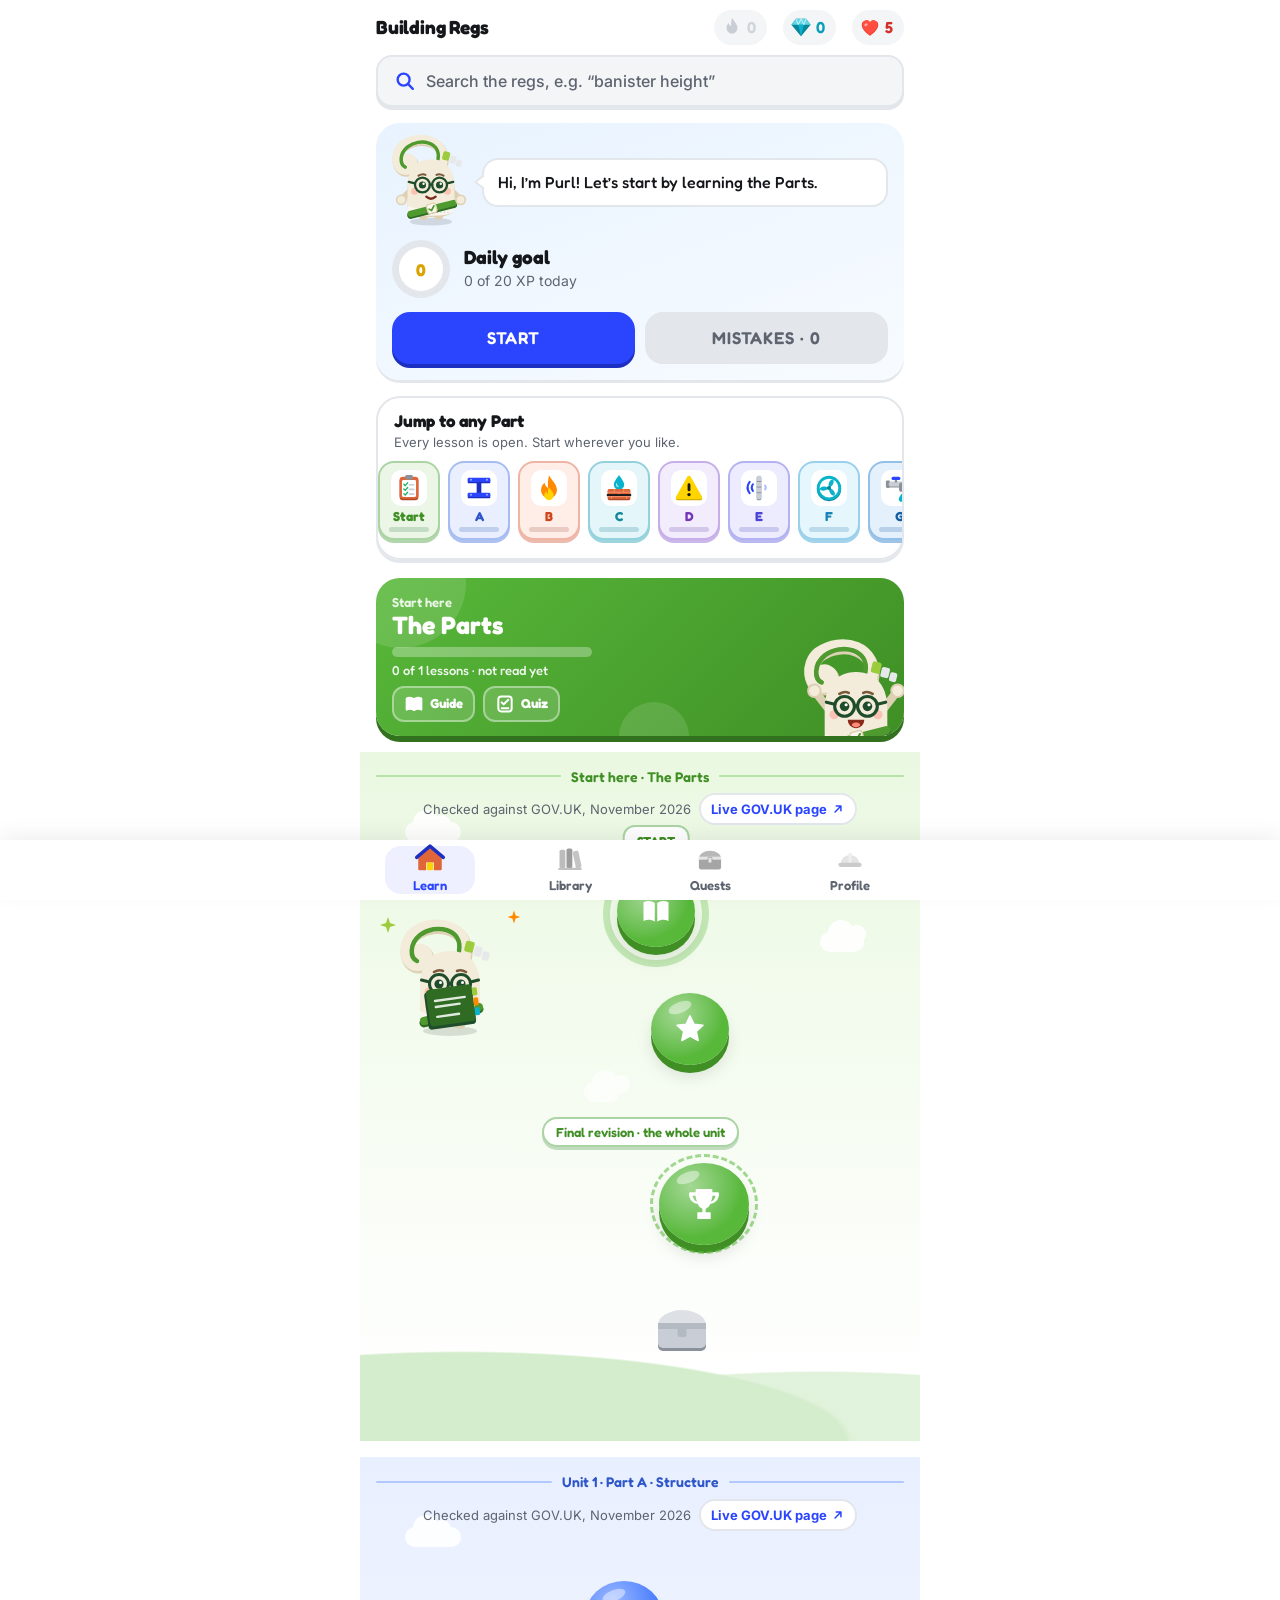
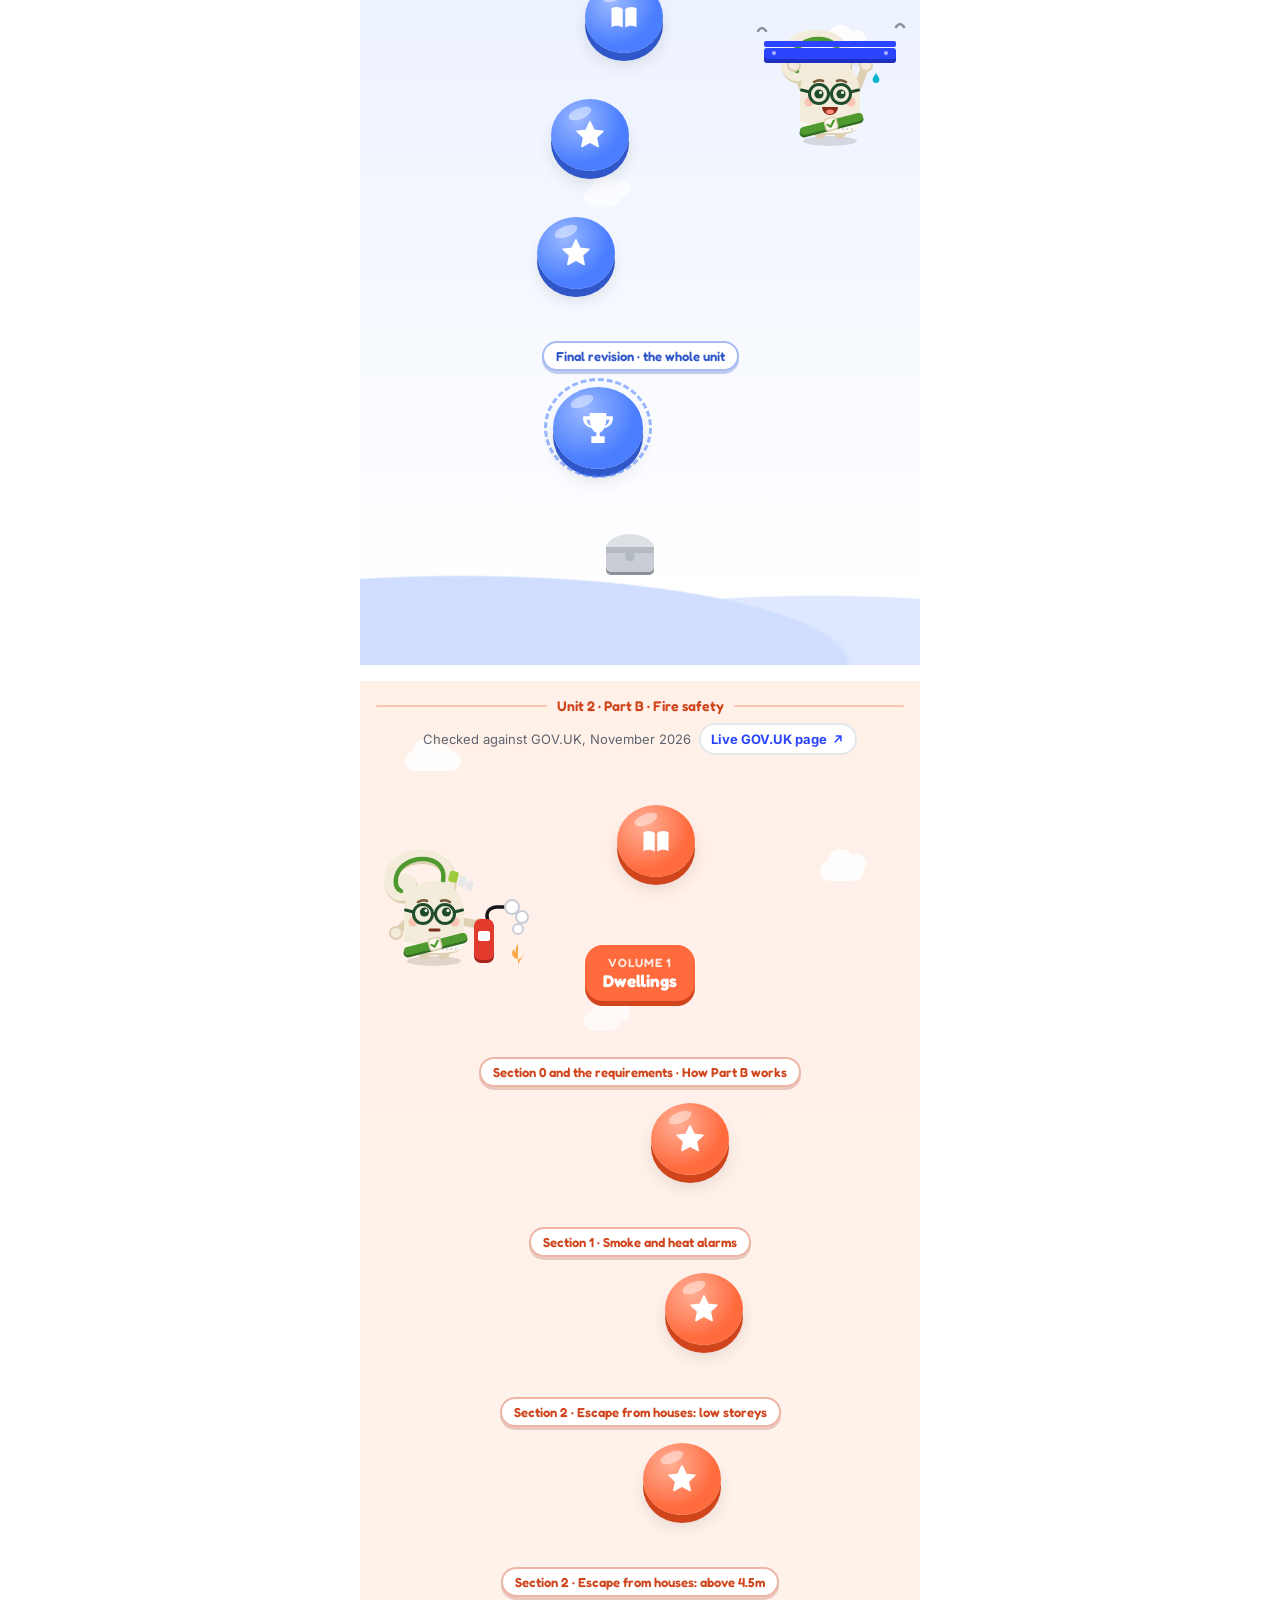
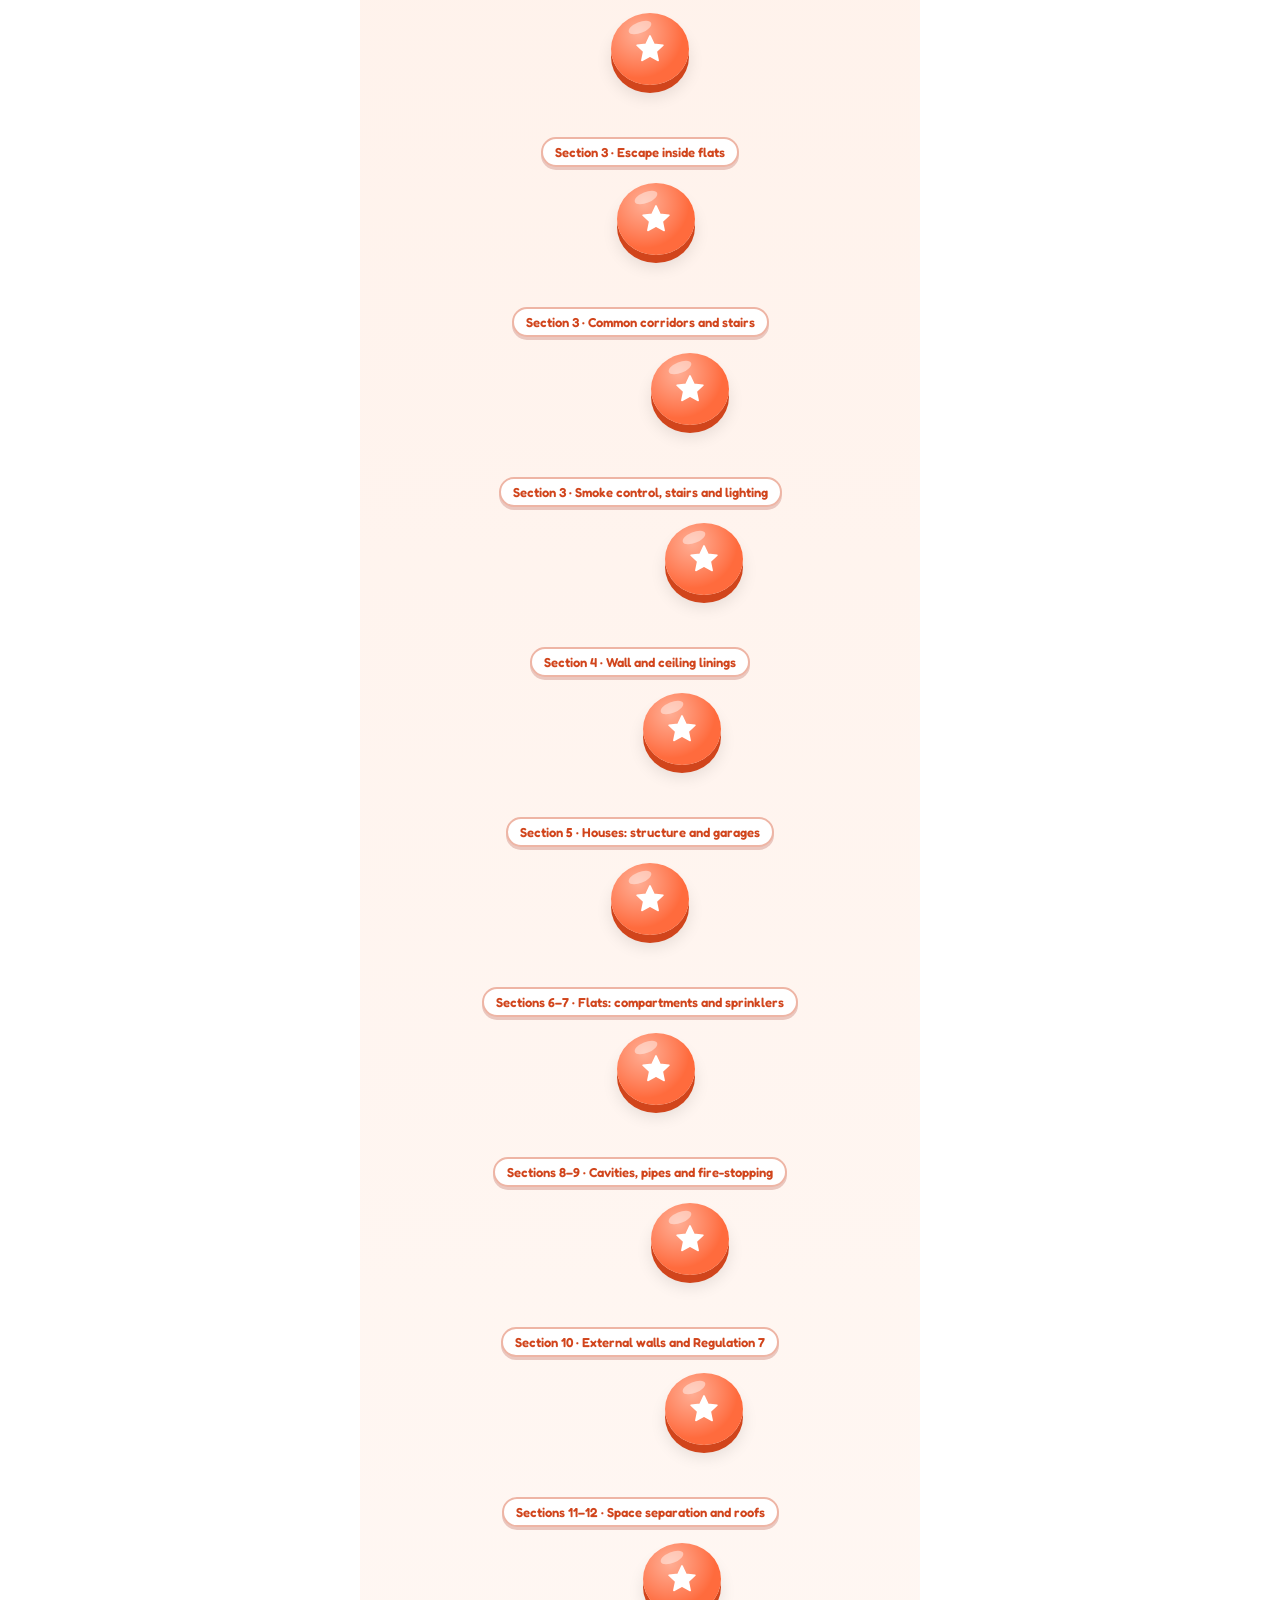
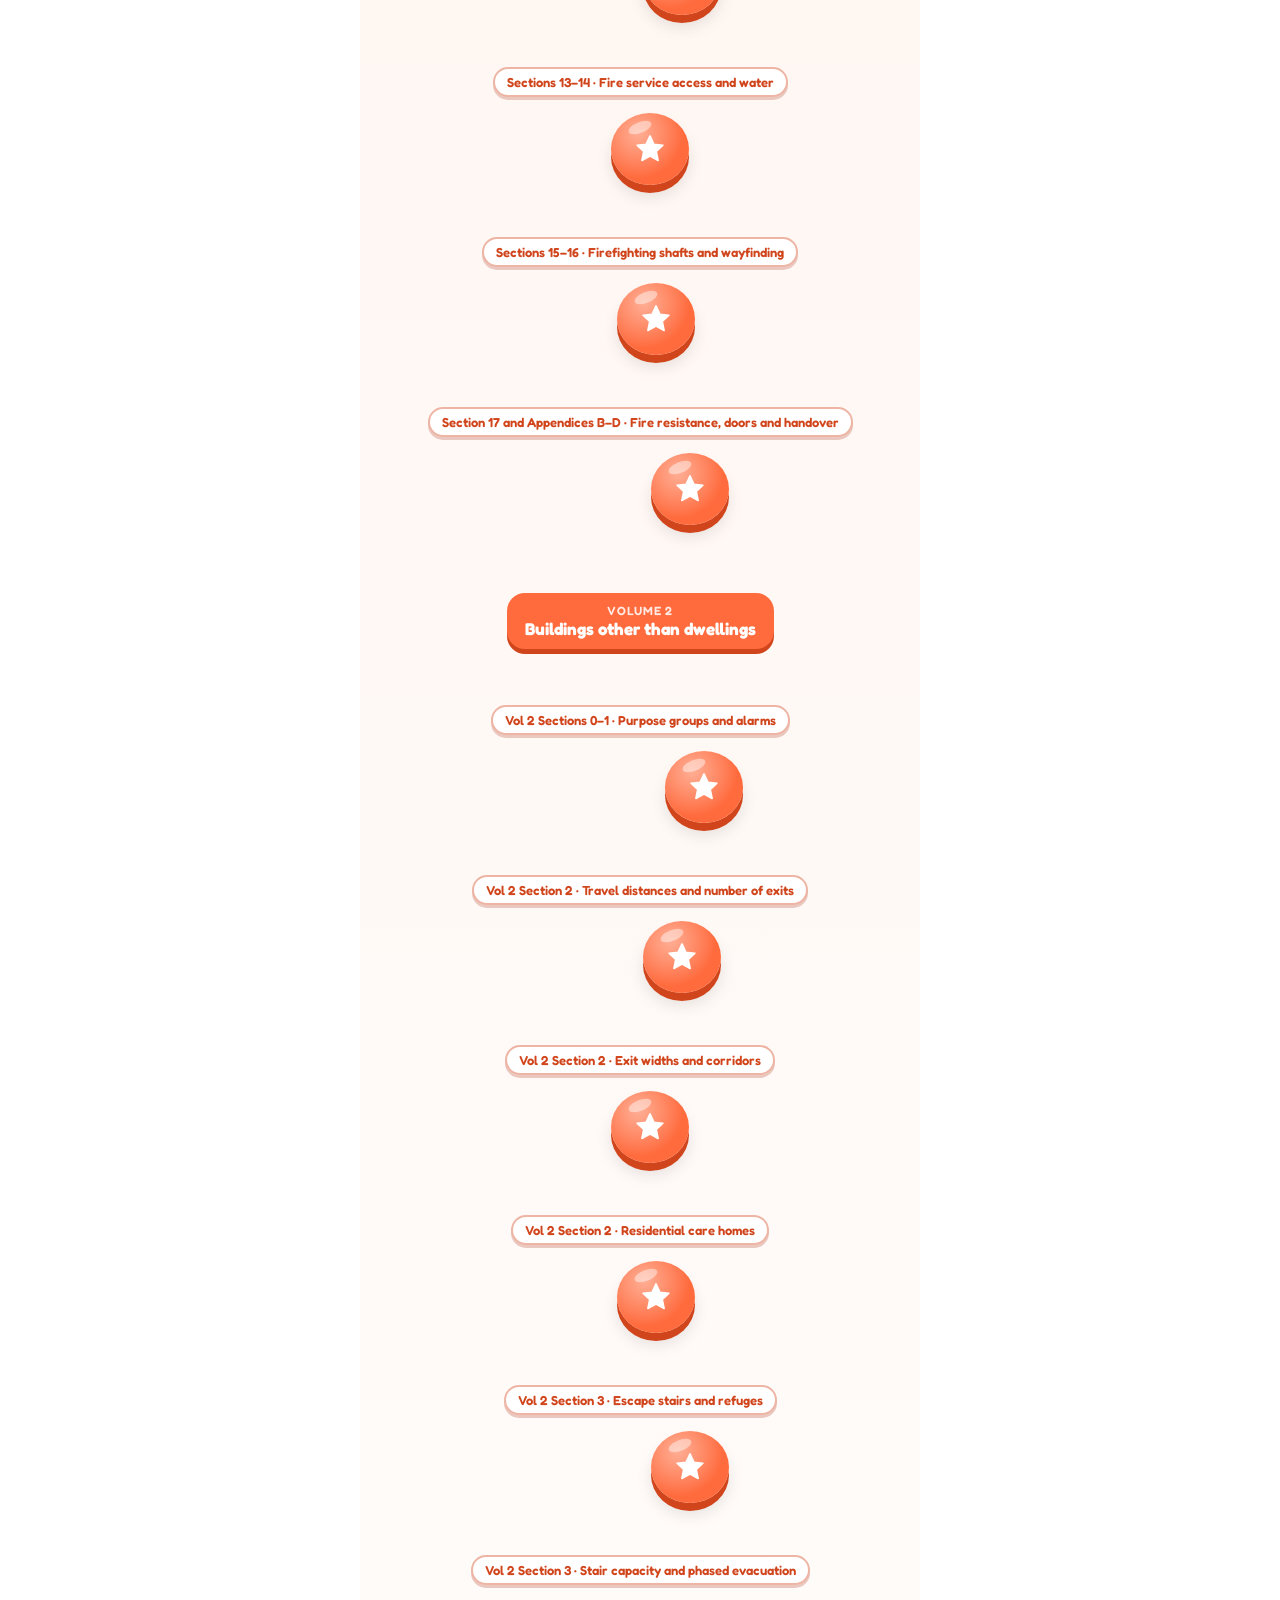
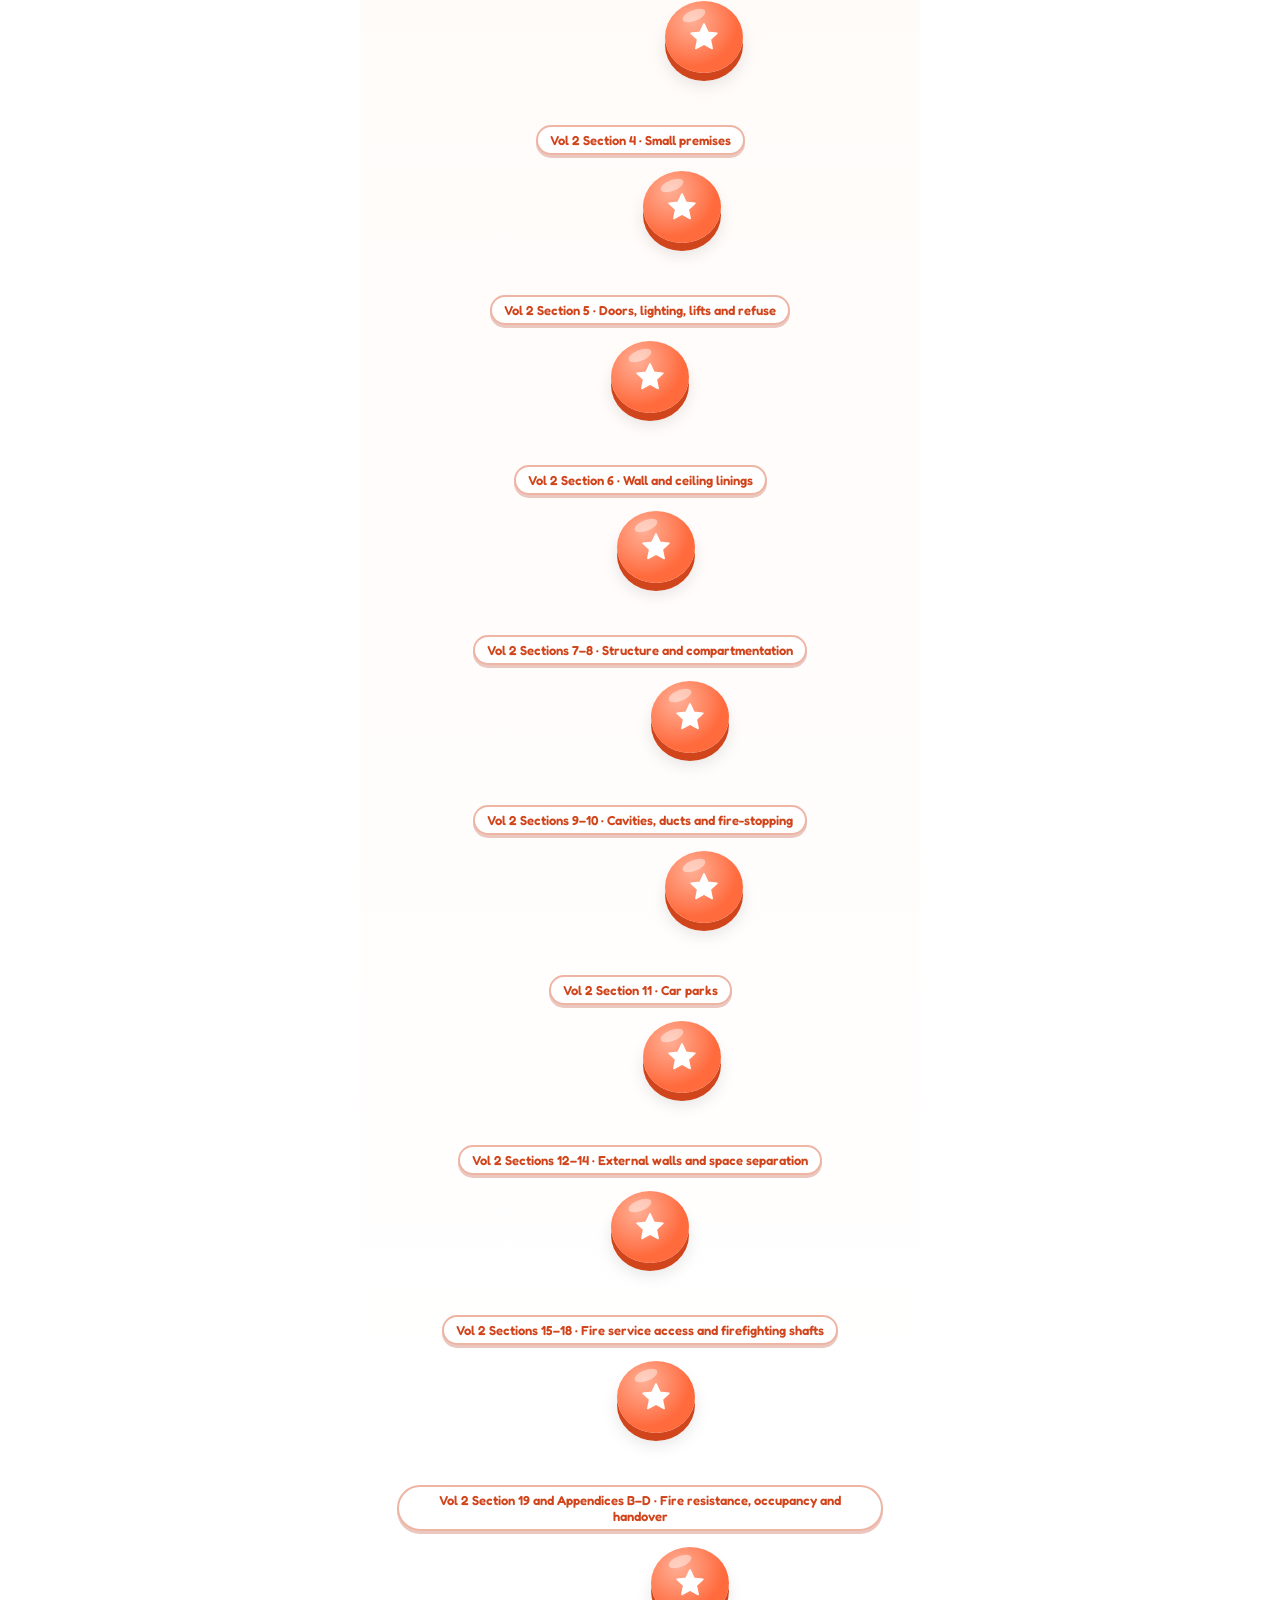
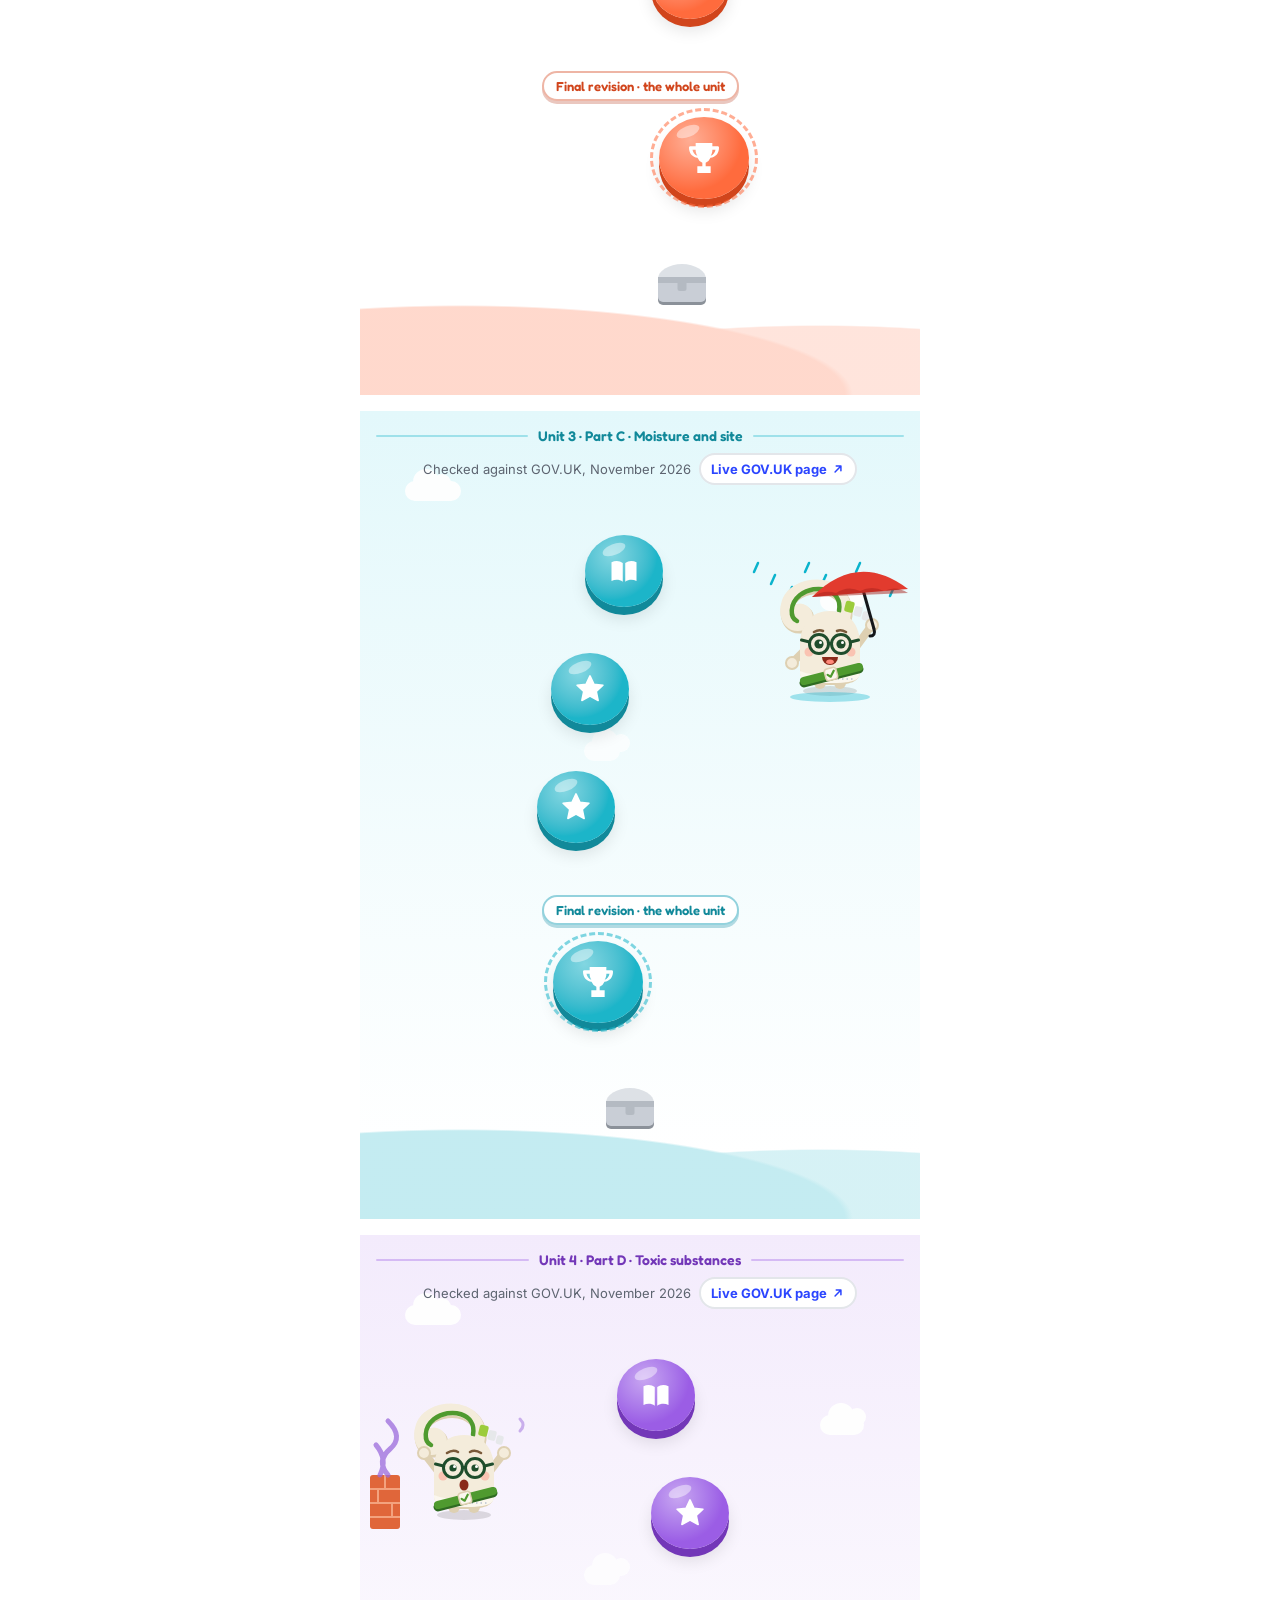
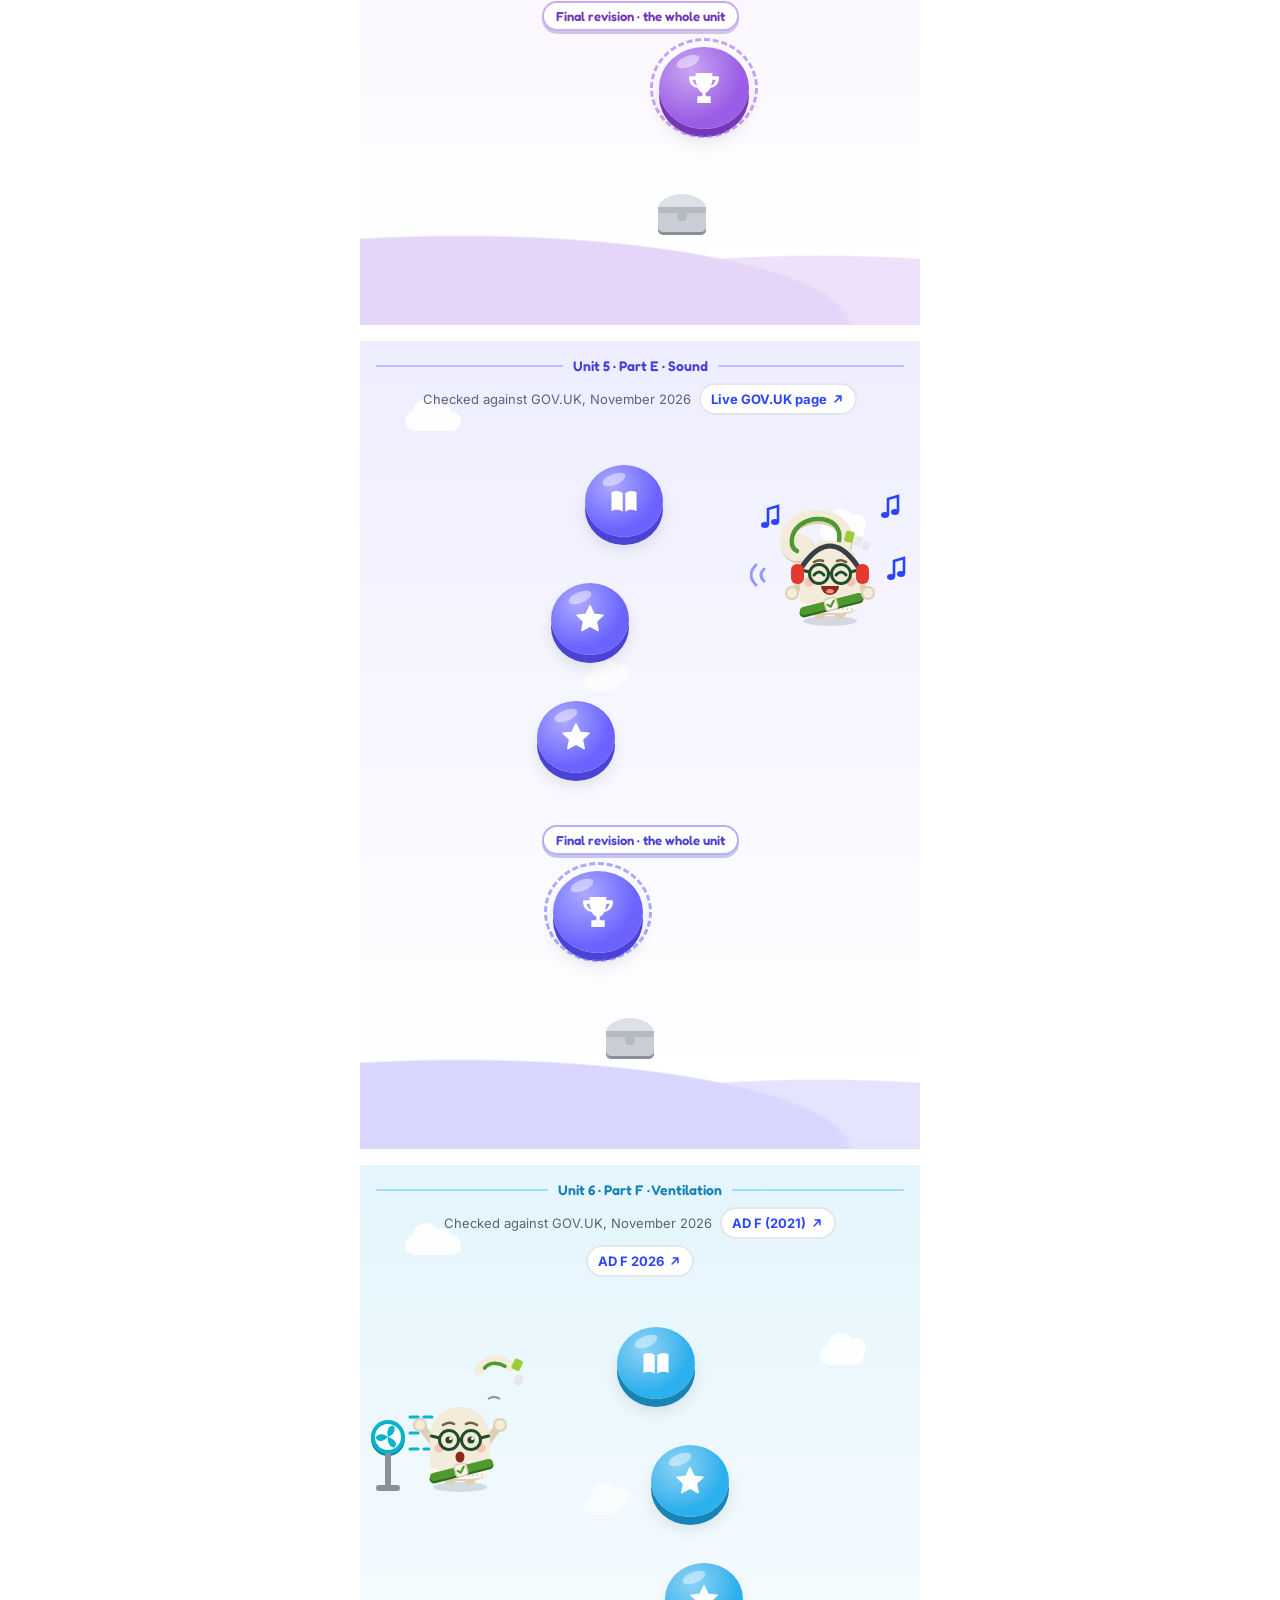
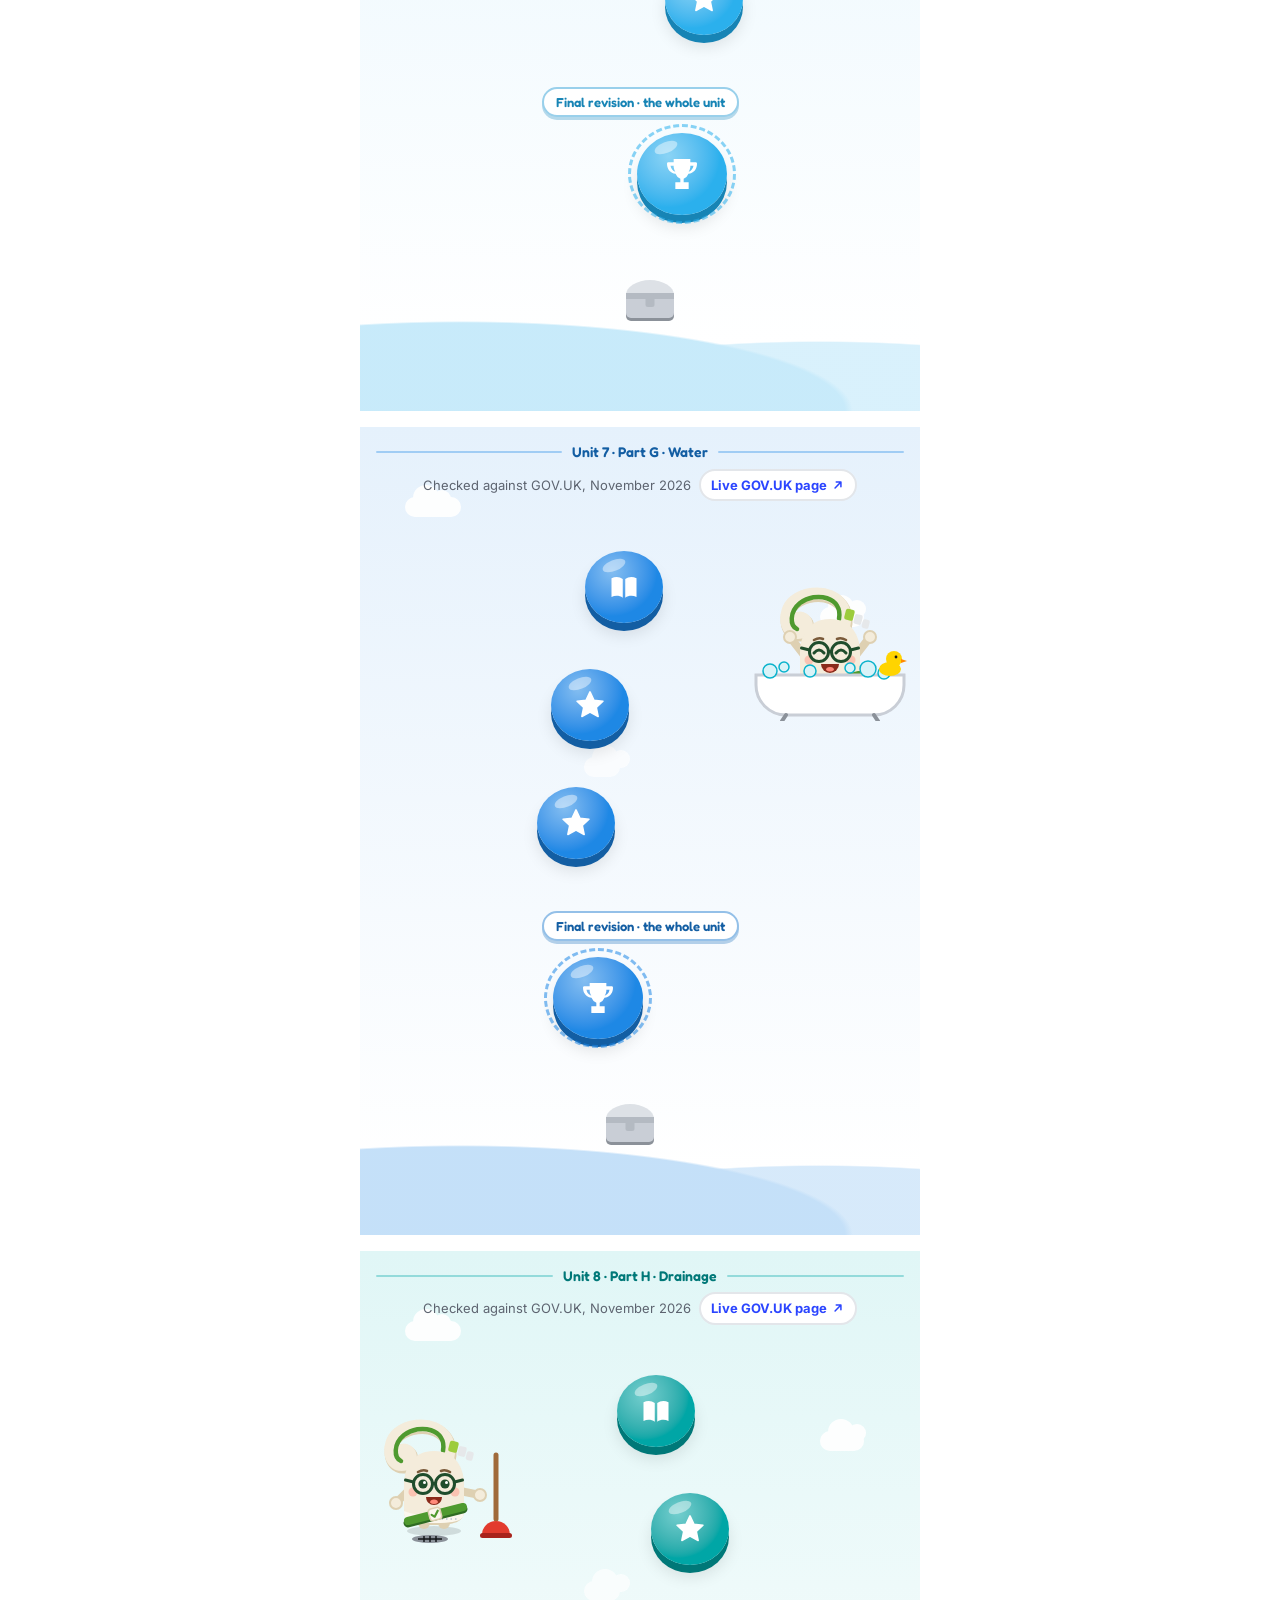
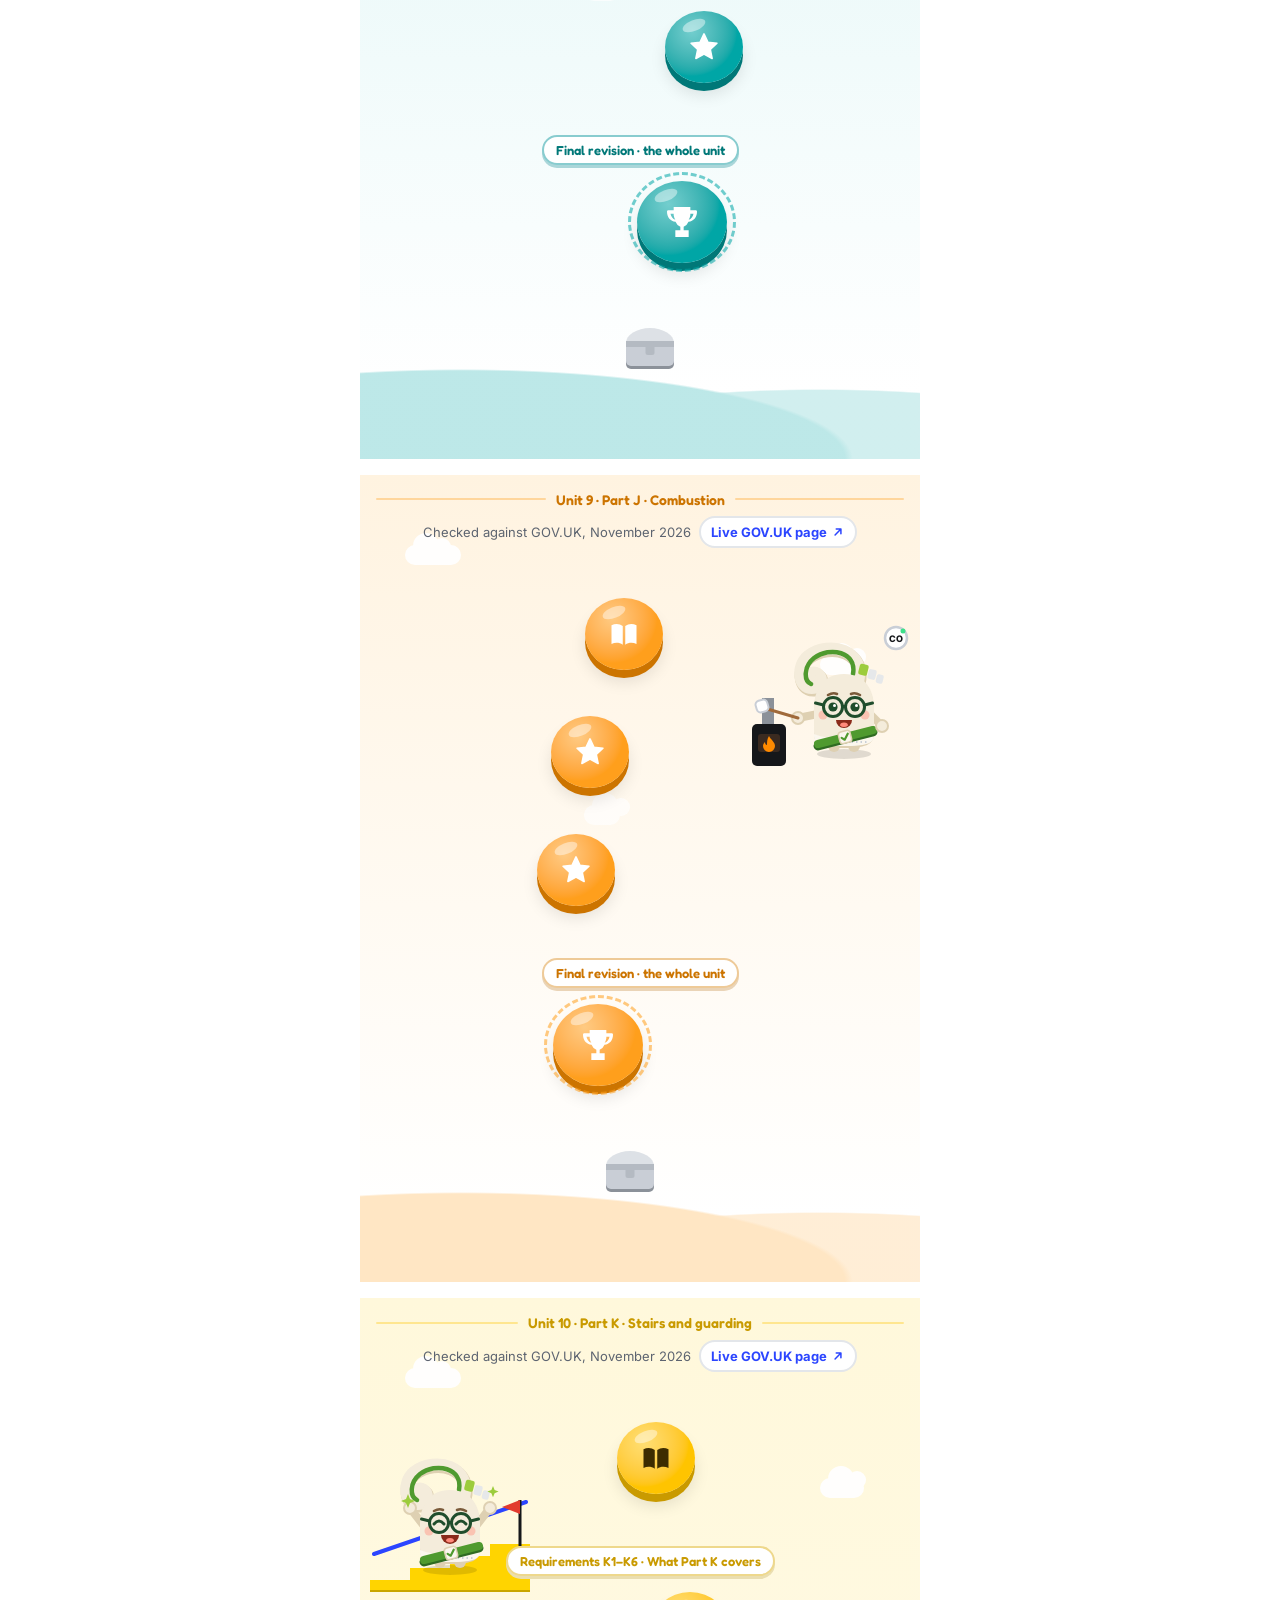
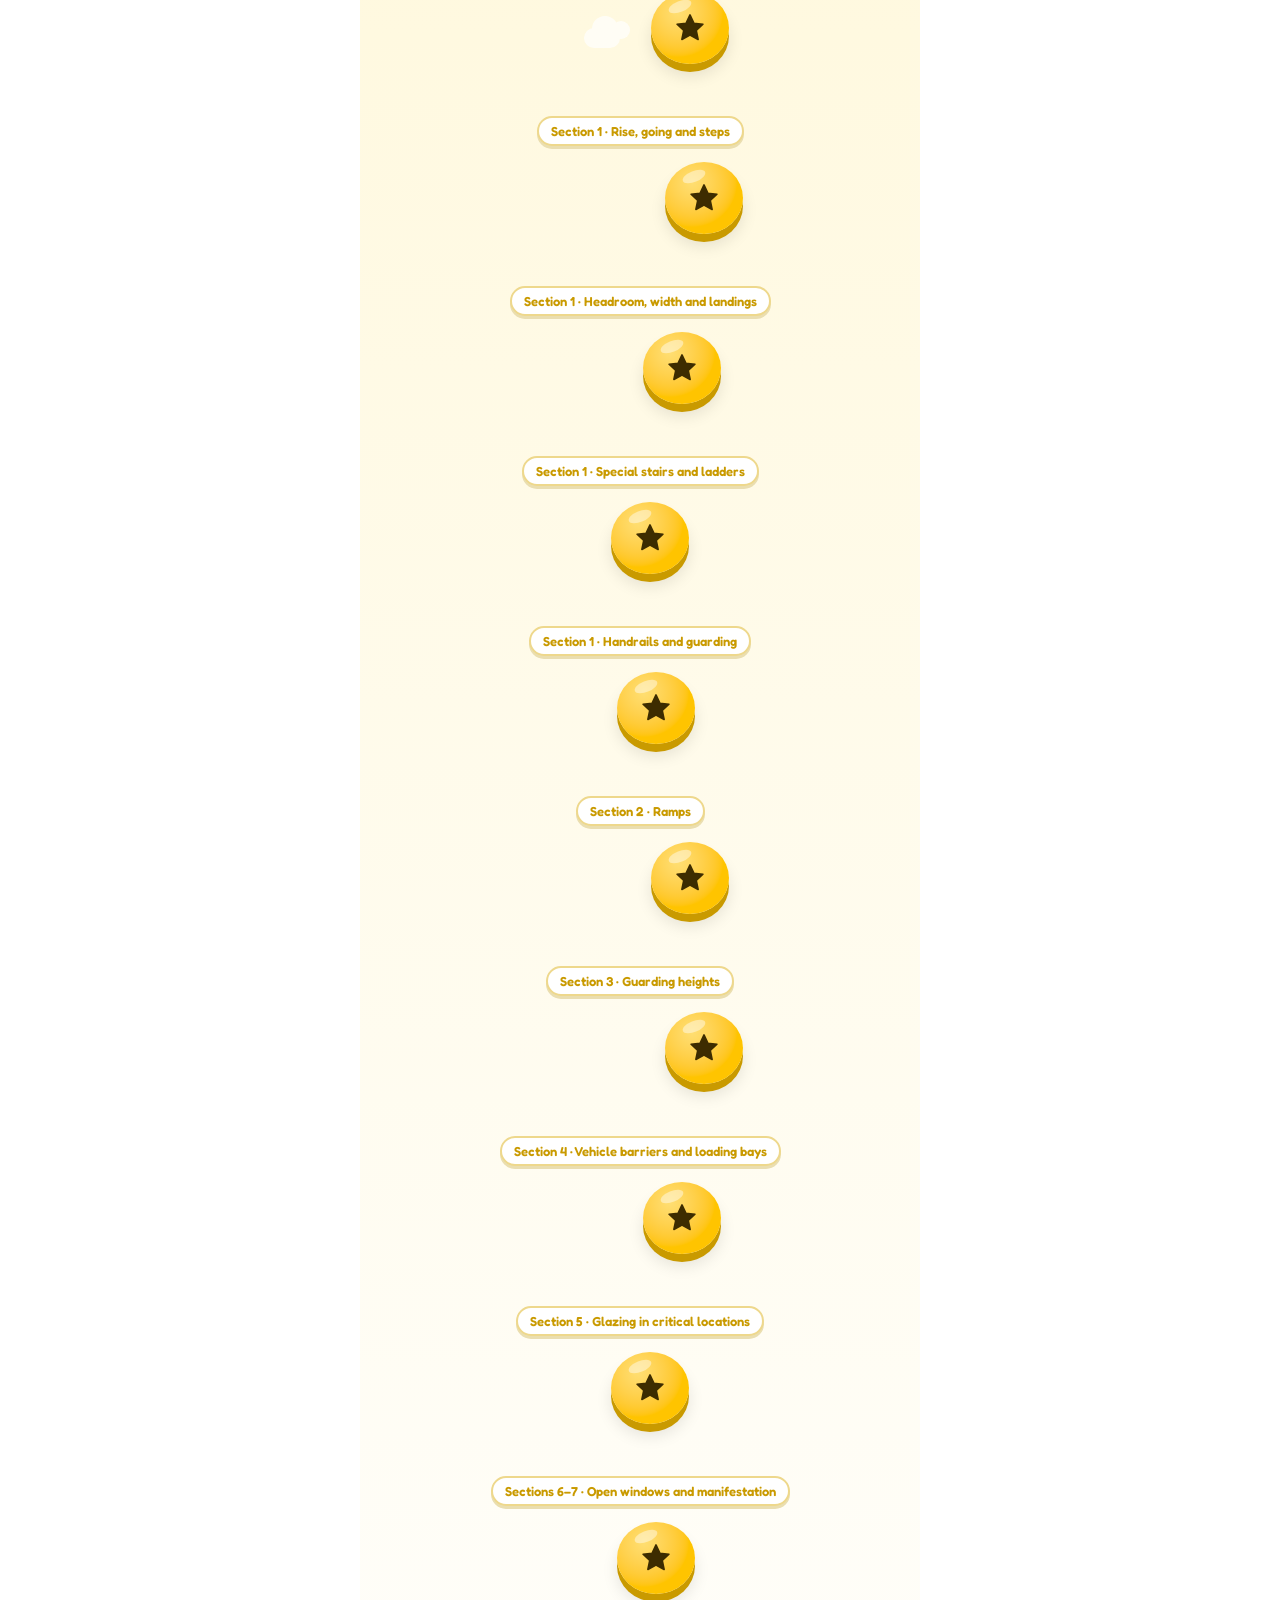
==== commit c5dcc8b5: "Add files via upload" ====
--- a/index.html
+++ b/index.html
@@ -390,6 +390,25 @@
 .lpart .cnt{min-width:34px;height:26px;border-radius:13px;background:var(--c);color:var(--on);display:grid;place-items:center;font:700 13px var(--fun);padding:0 8px}
 .lbody{padding:6px 14px 14px}
 
+
+/* ---------- casual search ---------- */
+.sbtn{display:flex;align-items:center;gap:10px;width:100%;min-height:52px;margin:0 0 14px;padding:0 16px;border-radius:16px;border:2px solid var(--line);background:var(--card);color:var(--mute);font:500 16px Inter,sans-serif;text-align:start;cursor:pointer;box-shadow:0 3px 0 var(--line)}
+.sbtn svg,.sbox svg{width:22px;height:22px;flex:none;color:var(--act)}.sbtn span{flex:1;overflow:hidden;text-overflow:ellipsis;white-space:nowrap}
+.sbtn:focus-visible,.sr:focus-visible,.chip2:focus-visible{outline:3px solid var(--act);outline-offset:2px}
+.shead h2{margin:0 0 10px}
+.sbox{display:flex;align-items:center;gap:8px;min-height:52px;padding:0 12px;border-radius:14px;border:2px solid var(--act);background:var(--card)}
+.sbox input{flex:1;min-width:0;border:0;background:none;color:var(--ink);font:500 17px Inter,sans-serif;outline:0;min-height:48px}
+.snote{margin:8px 2px 0;font-size:13px;color:var(--mute)}.snote b{color:var(--ink)}
+.chips2{display:flex;flex-wrap:wrap;gap:8px;margin:10px 0 0}
+.chip2{min-height:40px;padding:6px 12px;border-radius:999px;border:2px solid var(--line);background:var(--card);color:var(--ink);font:600 14px var(--fun);cursor:pointer}
+.sr{display:flex;gap:12px;align-items:flex-start;width:100%;margin:0 0 10px;padding:12px 14px;border-radius:16px;border:2px solid var(--line);background:var(--card);color:var(--ink);text-align:start;cursor:pointer;box-shadow:0 3px 0 var(--line);font:inherit}
+.sr .pi{width:40px;height:40px;flex:none}.sr .srt{flex:1;min-width:0;line-height:1.35}
+.sr small{display:block;font-size:12px;font-weight:700;color:var(--d)}.sr b{display:block;font-size:15px;margin:2px 0}.sr em{display:block;font-style:normal;font-size:14px;color:var(--mute)}
+.sr .kd{display:inline-block;margin-inline-start:6px;padding:0 6px;border-radius:6px;background:light-dark(#fff3c4,#3a2f08);color:light-dark(#7a4b00,#ffd76a);font-size:11px}
+mark{background:light-dark(#fff1a8,#5a4a00);color:inherit;border-radius:3px;padding:0 1px}
+.sempty{text-align:center;padding:24px 8px;color:var(--mute)}
+.flash{animation:flash 2.4s ease-out}@keyframes flash{0%,30%{background:light-dark(#fff1a8,#4a3d00);box-shadow:0 0 0 6px light-dark(#fff1a8,#4a3d00)}100%{background:transparent;box-shadow:0 0 0 6px transparent}}
+.backres{position:fixed;left:50%;transform:translateX(-50%);bottom:calc(84px + env(safe-area-inset-bottom));z-index:30;min-height:44px;padding:0 18px;border-radius:999px;border:0;background:var(--act);color:#fff;font:700 15px var(--fun);box-shadow:0 4px 0 var(--actDk),0 8px 20px #0003;cursor:pointer}
 /* ---------- opening animation: the mascot climbs the ladder and pulls out the book ---------- */
 #splash{position:fixed;inset:0;z-index:9999;display:flex;flex-direction:column;align-items:center;justify-content:center;gap:4px;background:radial-gradient(120% 80% at 50% 30%,#ffe45c,#ffd400 55%,#f5c400);color:#15171a;cursor:pointer;transition:opacity .45s ease,transform .45s ease;-webkit-tap-highlight-color:transparent}
 #splash.out{opacity:0;transform:scale(1.04);pointer-events:none}
@@ -569,8 +588,8 @@
 function shell(inner){return`<header class="bar"><div class="in"><h1>Building Regs</h1>${statsBar()}</div></header><main class="wrap">${inner}</main>
 <nav class="tabs"><div class="in">${[['learn','Learn',I.home],['library','Library',LIBIC],['quests','Quests',I.target],['profile','Profile',I.user]].map(([v,n,ic])=>`<button class="tab${view===v?' on':''}" data-v="${v}" aria-current="${view===v?'page':'false'}">${ic}${n}</button>`).join('')}</div></nav>`}
 function enter(){const m=app.querySelector('main');if(m){m.classList.remove('enter');void m.offsetWidth;m.classList.add('enter')}}
-function bindTabs(){app.querySelectorAll('.tab').forEach(b=>b.onclick=()=>{SFX.tap();view=b.dataset.v;openPop=-1;DK=null;render();scrollTo(0,0);enter()})}
-function render(){roll();if(view==='library')return library();if(view==='quests')return quests();if(view==='profile')return profile();return learn()}
+function bindTabs(){app.querySelectorAll('.tab').forEach(b=>b.onclick=()=>{SFX.tap();fromSearch=false;view=b.dataset.v;openPop=-1;DK=null;render();scrollTo(0,0);enter()})}
+function render(){roll();if(view==='search')return searchView();if(view==='library')return library();if(view==='quests')return quests();if(view==='profile')return profile();return learn()}
 
 /* ---------- learn (path) ---------- */
 const OFFS=[16,50,64,42,10];
@@ -610,7 +629,7 @@
 path+=`<div class="nwrap" style="transform:translateX(${o()}px)"><button class="node chest${cd&&!co?' ready':''}" data-c="${ui}" aria-label="Reward chest${co?' (opened)':cd?' (ready)':' (locked)'}">${co?I.chestOpen:cd?I.chest:I.chestLock}</button></div></div></section>`});
 const pct=Math.min(100,Math.round(S.todayXp/GOAL*100));
 const say=n<0?'You’ve finished every lesson. Keep practising to stay sharp!':S.todayXp>=GOAL?'Daily goal smashed! Come back tomorrow for your streak.':S.hearts<=0?'Out of hearts. Practise mistakes to earn one back.':n===0&&nr===0?'Hi, I’m Purl! Let’s start by learning the Parts.':nr>=0?'Next up: learn '+UNITS[nr].name+', then try the lesson.':'Next up: '+UNITS[LES[n].ui].name+'. You’ve got this.';
-app.innerHTML=shell(`<div class="card hello-card"><div class="hello">${mascot(S.todayXp>=GOAL||n<0?'cheer':'idle')}<div class="say">${esc(say)}</div></div><div class="goalrow"><div class="ring" style="--p:${pct}"><span>${S.todayXp}</span></div><div class="gtx"><b>${S.todayXp>=GOAL?'Daily goal done!':'Daily goal'}</b><span>${S.todayXp} of ${GOAL} XP today</span></div></div>
+app.innerHTML=shell(`<button class="sbtn" data-search>${SEARCHIC}<span>Search the regs, e.g. “banister height”</span></button><div class="card hello-card"><div class="hello">${mascot(S.todayXp>=GOAL||n<0?'cheer':'idle')}<div class="say">${esc(say)}</div></div><div class="goalrow"><div class="ring" style="--p:${pct}"><span>${S.todayXp}</span></div><div class="gtx"><b>${S.todayXp>=GOAL?'Daily goal done!':'Daily goal'}</b><span>${S.todayXp} of ${GOAL} XP today</span></div></div>
 <div class="row2"><button class="btn" id="go">${n<0?'Practise':Object.keys(S.done).length?'Continue':'Start'}</button><button class="btn ghost" id="pr" ${mc?'':'disabled'}>Mistakes · ${mc}</button></div></div>
 <div class="card jumpc"><div class="jh"><b>Jump to any Part</b><span>Every lesson is open. Start wherever you like.</span></div><div class="jump">${UNITS.map((u,ui)=>{const ls=LES.filter(l=>l.ui===ui),d=ls.filter(l=>S.done[l.key]).length;return`<button class="jp${d===ls.length?' done':''}" data-j="${ui}" style="${tv(ui)}" aria-label="Jump to ${esc(u.name)}"><span class="pi">${partIc(u.k)}</span><b>${esc(u.k==='?'?'Start':u.k==='7'?'Reg 7':u.k)}</b><i><em style="width:${Math.round(d/ls.length*100)}%"></em></i></button>`}).join('')}</div></div>
 <div class="hero" id="hero"></div>${path}
@@ -677,13 +696,13 @@
 
 /* ---------- library: browse every Part like a reference book ---------- */
 let libOpen={},libQ='';
-function factLine(q){const a=answerOf(q);return`<div class="lfact" data-s="${esc((q.q+' '+a+' '+(q.x||'')).toLowerCase())}"><b>${esc(a)}</b><p>${esc(q.x||'')} <span class="lref">${esc(q.r||'')}</span></p></div>`}
+function factLine(q){const a=answerOf(q);return`<div class="lfact" id="${fid(q)}" data-s="${esc((q.q+' '+a+' '+(q.x||'')).toLowerCase())}"><b>${esc(a)}</b><p>${esc(q.x||'')} <span class="lref">${esc(q.r||'')}</span></p></div>`}
 function library(){view='library';
 const parts=UNITS.map((u,ui)=>{const ls=LES.filter(l=>l.ui===ui),src=docsOf(ui);
- const inner=ls.some(l=>l.meta)?ls.map(l=>{const li=LES.indexOf(l),b=qbestOf('s'+l.key);return`<div class="lsec"><div class="lsh"><h3>${esc(l.meta.sec)}</h3><button class="qzb sm" data-sq="${li}" aria-label="Quiz on ${esc(l.meta.name)}">${S.done[l.key]?I.check:I.quiz}${b!==null?b+'%':'Quiz'}</button></div><div class="lname">${esc(l.meta.name)} · from printed page ${l.meta.page}${l.meta.doc?` · <a href="${esc(l.meta.doc)}" target="_blank" rel="noopener">open the PDF</a>`:''}</div><p class="lintro">${esc(l.meta.intro)}</p>${l.meta.watch.map(w=>`<div class="lwatch" data-s="${esc(w.toLowerCase())}">${WARN}<span>${esc(w)}</span></div>`).join('')}${l.qs.filter(q=>q.t!=='match').map(factLine).join('')}</div>`}).join('')
+ const inner=ls.some(l=>l.meta)?ls.map(l=>{const li=LES.indexOf(l),b=qbestOf('s'+l.key);return`<div class="lsec" id="s${li}"><div class="lsh"><h3>${esc(l.meta.sec)}</h3><button class="qzb sm" data-sq="${li}" aria-label="Quiz on ${esc(l.meta.name)}">${S.done[l.key]?I.check:I.quiz}${b!==null?b+'%':'Quiz'}</button></div><div class="lname">${esc(l.meta.name)} · from printed page ${l.meta.page}${l.meta.doc?` · <a href="${esc(l.meta.doc)}" target="_blank" rel="noopener">open the PDF</a>`:''}</div><p class="lintro">${esc(l.meta.intro)}</p>${l.meta.watch.map((w,wi)=>`<div class="lwatch" id="w${li}_${wi}" data-s="${esc(w.toLowerCase())}">${WARN}<span>${esc(w)}</span></div>`).join('')}${l.qs.filter(q=>q.t!=='match').map(factLine).join('')}</div>`}).join('')
   :`<p class="lintro">${esc(u.intro||'')}</p>${unitQs(ui).filter(q=>q.t!=='match').map(factLine).join('')}`;
  return`<details class="lpart" data-ui="${ui}" style="${tv(ui)}" ${libOpen[ui]?'open':''}><summary><span class="pi">${partIc(u.k)}</span><span class="lt"><small>${esc(unitLabel(u,ui))}</small><b>${esc(u.name)}</b><em>${unitQs(ui).length} questions${qbestOf('u'+ui)!==null?' · quiz best '+qbestOf('u'+ui)+'%':''}</em></span><button class="qzb" data-uq="${ui}" aria-label="Quiz on ${esc(u.name)}">${I.quiz}Quiz</button></summary><div class="lbody">${govCheck(ui,1)}<div class="govs">${src.map(d=>govLink(d)).join('')}</div>${inner}</div></details>`}).join('');
-app.innerHTML=shell(`<div class="card libhead"><h2>Library</h2><p class="small" style="margin:2px 0 10px">Every fact in the app, organised like the Approved Documents. Search for a figure or topic, e.g. "escape window" or "1100".</p><input id="lq" type="search" placeholder="Search the regulations" value="${esc(libQ)}" aria-label="Search the regulations"></div><div id="lres" class="small" style="margin:0 4px 8px"></div>${parts}`);
+app.innerHTML=shell(`<div class="card libhead"><h2>Library</h2><p class="small" style="margin:2px 0 10px">Every fact in the app, organised like the Approved Documents. Search for a figure or topic, e.g. "escape window" or "1100".</p><button class="sbtn" data-search style="margin:0">${SEARCHIC}<span>Search the regs, e.g. “escape window”</span></button>${fromSearch?'<button class="backres" data-search>← Back to results</button>':''}</div><div id="lres" class="small" style="margin:0 4px 8px"></div>${parts}`);
 bindTabs();
 app.querySelectorAll('.lpart').forEach(d=>d.addEventListener('toggle',()=>{libOpen[d.dataset.ui]=d.open}));
 app.querySelectorAll('[data-uq]').forEach(b=>b.onclick=e=>{e.preventDefault();e.stopPropagation();unitQuiz(+b.dataset.uq,'library')});
@@ -693,7 +712,7 @@
   d.querySelectorAll('.lsec').forEach(sec=>{sec.style.display=!libQ||[...sec.querySelectorAll('.lfact,.lwatch')].some(f=>f.style.display!=='none')?'':'none'});
   d.style.display=!libQ||any?'':'none';if(libQ)d.open=any});
  $('#lres').textContent=libQ?(hits?hits+' matching facts':'No matches — try another word or figure'):''};
-$('#lq').addEventListener('input',run);if(libQ)run()}
+void run}
 
 /* ---------- quests ---------- */
 function quests(){const mc=Object.keys(S.mistakes).filter(id=>QBY[id]).length;
@@ -858,7 +877,85 @@
 /* Android back button (used by the phone app): close sheets, leave lessons, return to the path */
 window.__back=()=>{const v=document.querySelector('.veil');if(v){v.remove();return true}
 if(view==='lesson'){if(DK){DK=null;view='learn';render();return true}if(document.querySelector('.end')||!L){L=null;view='learn';render();return true}quit();return true}
+if(view==='library'&&fromSearch){searchView();scrollTo(0,0);return true}
 if(view!=='learn'){view='learn';render();scrollTo(0,0);return true}return false};
+
+/* ---------- casual search ----------
+   Type roughly what you're after ("how high does a banister need to be", "fire dor").
+   Everyday words map to regs terms, typos are forgiven, metres and millimetres are treated
+   as the same figure, and "part m" narrows to one Part. Results jump to the fact in the Library. */
+const SEARCHIC='<svg viewBox="0 0 24 24" fill="none" stroke="currentColor" stroke-width="2.6" stroke-linecap="round"><circle cx="10.5" cy="10.5" r="6.5"/><path d="m15.5 15.5 5 5"/></svg>';
+const STOP=new Set('a an the is are was be been being do does did i im my me we our you your it its of to in on at for by with and or what whats which who how when where why can could should would need needs needed have has must there this that these those any some about into than then if so just please tell find show look looking up rule rules reg regs regulation regulations requirement requirements require required approved document documents doc guidance say says said allowed allow give get got know want wanted thing things much'.split(' '));
+const stemW=w=>{if(/^\d/.test(w)||w.length<4)return w;if(w.endsWith('ies')&&w.length>4)return w.slice(0,-3)+'y';if(w.endsWith('sses'))return w.slice(0,-2);if(/(ches|shes|xes|zes)$/.test(w))return w.slice(0,-2);if(/(ss|us|is)$/.test(w))return w;if(w.endsWith('s'))return w.slice(0,-1);if(w.endsWith('ing')&&w.length>5)return w.slice(0,-3);if(w.endsWith('ed')&&w.length>4)return w.slice(0,-2);return w};
+function toks(str,sur){let s=String(str||'').toLowerCase().replace(/[’']/g,'').replace(/m²|\bsq\.? ?m\b|\bsquare met(?:re|er)s?\b/g,' m2 ');const out=[];
+ s=s.replace(/(\d+(?:\.\d+)?)\s*(mm|millimet(?:re|er)s?|m|met(?:re|er)s?)(?![a-z0-9])/g,(x,n,u)=>{const v=/^m(?:et|$)/.test(u)&&u!=='mm'?Math.round(parseFloat(n)*1000):parseFloat(n);out.push(n,String(v));return' '});
+ s=s.replace(/\d+\.\d+/g,x=>{out.push(x);return' '});
+ for(const w of s.split(/[^a-z0-9]+/)){if(!w)continue;const t=stemW(w);out.push(t);if(sur){if(!sur[t])sur[t]=w;if(sur._all)sur._all[w]=t}}return out}
+const SYN0={firedoor:'fire door',fireexit:'fire escape exit',smokealarm:'smoke alarm',stairwell:'stair stairway',stairlift:'stair lift',banister:'guarding handrail',bannister:'guarding handrail',balustrade:'guarding handrail',railing:'guarding handrail',rail:'handrail guarding',parapet:'guarding',balcony:'guarding balcony',fall:'guarding',drop:'guarding',
+ step:'stair rise going',staircase:'stair',stairway:'stair',steps:'stair',riser:'rise riser',tread:'going tread',steep:'pitch gradient',angle:'pitch',slope:'gradient ramp pitch',gradient:'gradient ramp',head:'headroom',ceiling:'headroom',
+ spiral:'spiral helical',helical:'spiral helical',loft:'loft roof',attic:'loft roof',exit:'escape exit',fireescape:'escape',alarm:'alarm smoke detection',detector:'alarm detection',detection:'alarm detection',sprinkler:'sprinkler',
+ disabled:'wheelchair accessible',disability:'wheelchair accessible',accessible:'wheelchair accessible access',wheelchair:'wheelchair',toilet:'wc sanitary toilet',loo:'wc toilet',lavatory:'wc',washroom:'wc sanitary',bathroom:'bathroom wc',
+ elevator:'lift',hallway:'corridor',hall:'corridor',passage:'corridor passageway',doorway:'door clear opening',high:'height',tall:'height storey',height:'height',wide:'width clear',narrow:'width',far:'distance travel',long:'length distance',
+ car:'parking vehicle',parking:'parking',ev:'charging vehicle',charger:'charging',broadband:'broadband',wifi:'broadband',internet:'broadband',fibre:'broadband',burglar:'security lock',intruder:'security',lock:'lock security',
+ noise:'sound',soundproof:'sound',acoustic:'sound',damp:'damp moisture',wet:'moisture',condensation:'condensation',mould:'condensation ventilation',fan:'extract ventilation',extractor:'extract ventilation',vent:'ventilation',
+ insulation:'insulation energy',thermal:'insulation energy',uvalue:'u-value insulation',hot:'overheating',solar:'overheating',boiler:'combustion boiler',chimney:'flue combustion',fireplace:'hearth combustion',stove:'combustion appliance',woodburner:'combustion appliance',
+ drain:'drainage drain',sewer:'drainage',gutter:'rainwater drainage',septic:'septic drainage',electric:'electrical',electrics:'electrical',wiring:'electrical',plug:'socket',socket:'socket outlet',glass:'glazing',kerb:'kerb',curb:'kerb',
+ house:'dwelling dwellinghouse',home:'dwelling',apartment:'flat',office:'building',shop:'building',commercial:'building',cladding:'external wall cladding',facade:'external wall',cellar:'basement',floor:'storey floor',level:'level storey',
+ highrise:'higher-risk storey',tower:'higher-risk storey',rating:'resistance minutes',rated:'resistance minutes',firefighter:'firefighting fire service',brigade:'fire service firefighting',engine:'fire service vehicle access',
+ child:'child climb',kid:'child climb',toddler:'child climb',climb:'climb',gap:'gap opening',hole:'opening gap',turn:'turning',space:'space area',size:'size dimension',big:'size',small:'size'};
+let SIX=null,SYN={};const VAGUE=new Set(['high','tall','wide','narrow','far','long','big','small','size','space','level']);
+function buildIndex(){const docs=[],df={},sur={_all:{}};for(const k in SYN0){const t=toks(k)[0];SYN[t]=SYN0[k]}
+ const add=(o,fields)=>{const tf={};for(const [txt,w] of fields)for(const t of toks(txt,sur)){if(STOP.has(t))continue;if(!tf[t]||tf[t]<w)tf[t]=w}o.tf=tf;docs.push(o);for(const t in tf)df[t]=(df[t]||0)+1};
+ LES.forEach((l,li)=>{const u=UNITS[l.ui],uf=[u.name,.6],m=l.meta,sn=m?m.sec+' '+m.name:'';
+  if(m){add({k:'s',li,ui:l.ui,id:'s'+li},[[sn,3],[m.intro,1],uf]);m.watch.forEach((w,wi)=>add({k:'w',li,ui:l.ui,id:'w'+li+'_'+wi,w},[[w,2],[sn,.8],uf]))}
+  l.qs.forEach(q=>{if(q.t==='match'){q.p.forEach(pp=>add({k:'p',li,ui:l.ui,id:m?'s'+li:'',p:pp},[[pp.join(' '),2.2],uf]));return}
+   add({k:'f',li,ui:l.ui,id:fid(q),q},[[answerOf(q),2.2],[q.t==='mc'?q.q:'',1.4],[q.x||'',1],[q.r||'',1.2],[sn,.8],uf])})});
+ const all=sur._all;delete sur._all;return{docs,df,sur,vocab:Object.keys(df),surf:Object.entries(all).filter(([w,t])=>df[t]&&!/^\d/.test(w))}}
+const fid=q=>'f'+q.id.replace(/[^a-zA-Z0-9]/g,'_');
+function edit1(a,b,max){if(Math.abs(a.length-b.length)>max)return max+1;let pp=null,prev=Array.from({length:b.length+1},(_,i)=>i);for(let i=1;i<=a.length;i++){const cur=[i];let mn=i;for(let j=1;j<=b.length;j++){cur[j]=Math.min(prev[j]+1,cur[j-1]+1,prev[j-1]+(a[i-1]===b[j-1]?0:1));if(pp&&j>1&&a[i-1]===b[j-2]&&a[i-2]===b[j-1])cur[j]=Math.min(cur[j],pp[j-2]+1);if(cur[j]<mn)mn=cur[j]}if(mn>max)return max+1;pp=prev;prev=cur}return prev[b.length]}
+function runSearch(raw){const ix=SIX||(SIX=buildIndex());raw=String(raw||'').toLowerCase().trim();const out={res:[],syn:[],fix:[],part:null,miss:[]};if(!raw)return out;
+ const pm=raw.match(/\b(?:part|ad|approved document)\s+(hr|[a-z7])\b/);if(pm){const k=pm[1].toUpperCase();if(UNITS.some(u=>u.k===k)){out.part=k;raw=raw.replace(pm[0],' ')}}
+ const qt=[...new Set(toks(raw).filter(t=>!STOP.has(t)))],endsTyping=/[a-z0-9]$/.test(raw),groups=[],syn=new Set(),fix=new Set();
+ qt.forEach((t,i)=>{const g=new Map(),put=(k,w)=>{if(ix.df[k]&&(g.get(k)||0)<w)g.set(k,w)};put(t,VAGUE.has(t)?.45:1);
+  (SYN[t]||'').split(' ').forEach(x=>toks(x).forEach(y=>{if(y===t||!ix.df[y])return;put(y,.85);syn.add(ix.sur[y]||y)}));
+  if(!g.size&&!/^\d/.test(t)&&t.length>=3){const mx=t.length>=8?2:1;let best=mx+1,cands=[];for(const [w,v] of ix.surf){if(w.length<4||STOP.has(w)||STOP.has(v))continue;const d=Math.min(edit1(t,w,mx),edit1(t,v,mx));if(d<best){best=d;cands=[v]}else if(d===best&&!cands.includes(v))cands.push(v)}
+   cands.sort((x,y)=>((ix.sur[x]||x).slice(0,2)===t.slice(0,2)?0:1)-((ix.sur[y]||y).slice(0,2)===t.slice(0,2)?0:1)||ix.df[y]-ix.df[x]);
+   if(best<=mx)cands.slice(0,t.length<=4?1:2).forEach(v=>{put(v,.75);fix.add(ix.sur[v]||v);(SYN[v]||'').split(' ').forEach(x=>toks(x).forEach(y=>put(y,.65)))})}
+  if(i===qt.length-1&&endsTyping&&t.length>=3&&!/^\d/.test(t)){let n=0;for(const v of ix.vocab)if(v!==t&&v.startsWith(t)&&n<12){put(v,.7);n++}}
+  if(g.size)groups.push(g);else out.miss.push(t)});
+ out.syn=[...syn].slice(0,5);out.fix=[...fix].slice(0,3);
+ const N=ix.docs.length,idf=t=>Math.log(1+N/ix.df[t]),KB={s:1.15,f:1,w:.95,p:.8},res=[];
+ if(!groups.length&&!out.part)return out;
+ for(const d of ix.docs){const uk=UNITS[d.ui].k;if(out.part&&uk!==out.part)continue;let sc=0,hit=0,hits=new Set();
+  for(const g of groups){let b=0;for(const [t,w] of g){const f=d.tf[t];if(f){const v=f*w*idf(t);if(v>b)b=v;hits.add(t)}}if(b){sc+=b;hit++}}
+  if(groups.length&&!hit)continue;sc=groups.length?sc*Math.pow(hit/groups.length,2)*KB[d.k]:(d.k==='s'?2:1);res.push({d,sc,hits})}
+ res.sort((a,b)=>b.sc-a.sc);const seen=new Set();out.res=res.filter(r=>{const key=r.d.k+(r.d.id||'')+(r.d.p?r.d.p.join():'');if(seen.has(key))return false;seen.add(key);return true}).slice(0,40);return out}
+function hl(text,hits){return String(text).split(/([A-Za-z0-9².]+)/).map((w,i)=>{if(i%2===0)return esc(w);const t=toks(w);return t.some(x=>hits.has(x))?`<mark>${esc(w)}</mark>`:esc(w)}).join('')}
+const clip=(t,n=170)=>{t=String(t||'');return t.length>n?t.slice(0,t.lastIndexOf(' ',n)>60?t.lastIndexOf(' ',n):n)+'…':t};
+let sQ='',fromSearch=false,lastRes=[];
+const RKEY='regs-trainer-recent';let RECENT=[];try{RECENT=JSON.parse(localStorage.getItem(RKEY))||[]}catch(e){RECENT=[]}
+const TRY=['banister height','fire door','wheelchair turning space','escape window size','stair pitch','travel distance in flats','lift size','toilet door width'];
+function srCard(r,i){const d=r.d,u=UNITS[d.ui],l=LES[d.li],m=l.meta,where=esc(unitLabel(u,d.ui))+(m?' · '+esc(m.sec.split(' · ')[0])+' · p.'+m.page:'');let main,sub,kd='';
+ if(d.k==='s'){main=m.sec+' · '+m.name;sub=clip(m.intro);kd='Section'}else if(d.k==='w'){main=d.w;sub=m?m.name:'';kd='Watch out'}else if(d.k==='p'){main=d.p[0]+' — '+d.p[1];sub=m?m.name:u.name}
+ else{const q=d.q;main=answerOf(q);sub=(q.t==='mc'?q.q+' ':'')+clip(q.x||'',140)+(q.r?' ('+q.r+')':'')}
+ return`<button class="sr" data-go="${i}" style="${tv(d.ui)}"><span class="pi">${partIc(u.k)}</span><span class="srt"><small>${where}${kd?`<span class="kd">${kd}</span>`:''}</small><b>${hl(main,r.hits)}</b><em>${hl(sub,r.hits)}</em></span></button>`}
+function drawResults(){const box=$('#sres'),note=$('#snote');if(!box)return;const r=runSearch(sQ);lastRes=r.res;
+ const bits=[];if(r.part)bits.push(`Only Part <b>${esc(r.part)}</b>`);if(r.fix.length)bits.push(`Did you mean <b>${r.fix.map(esc).join(', ')}</b>?`);if(r.syn.length)bits.push(`Also matching ${r.syn.map(esc).join(', ')}`);
+ note.innerHTML=sQ.trim()?(r.res.length?`${r.res.length===40?'Top 40':r.res.length} result${r.res.length===1?'':'s'}`:'')+(bits.length?(r.res.length?' · ':'')+bits.join(' · '):''):'';
+ if(!sQ.trim()){box.innerHTML=`${RECENT.length?`<p class="small" style="margin:4px 4px 0">Recent</p><div class="chips2">${RECENT.map(t=>`<button class="chip2" data-try="${esc(t)}">${esc(t)}</button>`).join('')}</div>`:''}<p class="small" style="margin:16px 4px 0">Try something like</p><div class="chips2">${TRY.map(t=>`<button class="chip2" data-try="${esc(t)}">${esc(t)}</button>`).join('')}</div><p class="small" style="margin:16px 4px 0">Type it however you'd say it. Add "part B" to search one Part. Figures work in mm or m.</p>`;return}
+ box.innerHTML=r.res.length?r.res.map(srCard).join(''):`<div class="sempty"><div style="width:90px;margin:0 auto">${mascot('sad')}</div><p>Nothing in the app matches that yet${r.miss.length?` (no match for “${esc(r.miss.join(' '))}”)`:''}. Try a different word, or open the Approved Document on GOV.UK from the Library.</p></div>`}
+function searchView(){view='search';fromSearch=false;
+ app.innerHTML=shell(`<div class="card shead"><h2>Search the regs</h2><div class="sbox">${SEARCHIC}<input id="sq" type="search" placeholder="e.g. how high should a banister be" value="${esc(sQ)}" aria-label="Search the regulations" autocomplete="off" autocapitalize="off" spellcheck="false" enterkeyhint="search"></div><p class="snote" id="snote" aria-live="polite"></p></div><div id="sres"></div>`);
+ bindTabs();const inp=$('#sq');let tm;inp.addEventListener('input',()=>{clearTimeout(tm);tm=setTimeout(()=>{sQ=inp.value;drawResults()},120)});
+ inp.addEventListener('keydown',e=>{if(e.key==='Enter'){e.preventDefault();inp.blur()}});
+ $('#sres').addEventListener('click',e=>{const c=e.target.closest('[data-try]');if(c){sQ=c.dataset.try;inp.value=sQ;drawResults();return}const g=e.target.closest('[data-go]');if(g)goResult(lastRes[+g.dataset.go])});
+ drawResults();if(!sQ)setTimeout(()=>{try{inp.focus()}catch(e){}},60)}
+function goResult(r){if(!r)return;SFX.tap();const q=sQ.trim();if(q){RECENT=[q,...RECENT.filter(x=>x!==q)].slice(0,6);try{localStorage.setItem(RKEY,JSON.stringify(RECENT))}catch(e){}}
+ const d=r.d;libOpen={};libOpen[d.ui]=true;libQ='';view='library';render();fromSearch=true;library();
+ const el=(d.id&&document.getElementById(d.id))||document.getElementById('s'+d.li)||app.querySelector(`.lpart[data-ui="${d.ui}"]`);
+ if(el){el.scrollIntoView({block:'center'});el.classList.remove('flash');void el.offsetWidth;el.classList.add('flash')}}
+function openSearch(){SFX.tap();openPop=-1;DK=null;searchView();scrollTo(0,0);enter()}
+document.addEventListener('click',e=>{const b=e.target.closest&&e.target.closest('[data-search]');if(b){e.preventDefault();openSearch()}});
 /* ---------- opening animation ---------- */
 function splash(){if(!A)return;
  const books=[[0,[['#ff4b4b',16,62],['#2b45ff',20,70],['#58cc02',14,56],['#ff9600',18,66],['#ce82ff',16,60]]],[1,[['#1cb0f6',18,68],['#ffc800',14,58],['#ff4b4b',20,72],['#58cc02',16,62],['#2b45ff',14,54]]],[2,[['#ff9600',20,64],['#ce82ff',16,70],['#1cb0f6',18,60],['#ff4b4b',14,56],['#58cc02',18,66]]],[3,[['#2b45ff',16,58],['#ff9600',18,70],['#ffc800',14,62],['#1cb0f6',20,66],['#ce82ff',16,60]]]];
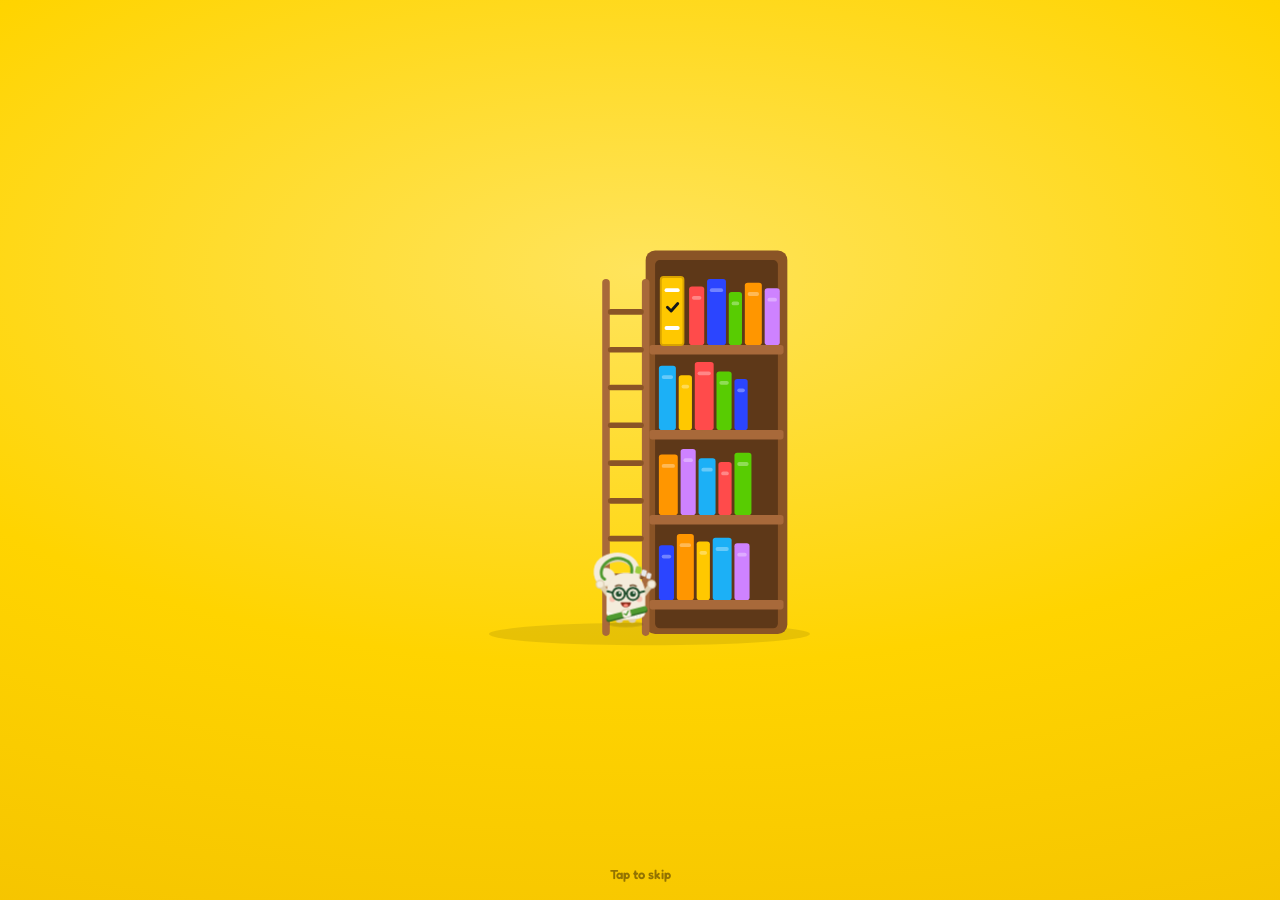
==== commit a5c7cc83: "Add files via upload" ====
--- a/index.html
+++ b/index.html
@@ -146,6 +146,16 @@
 /* end screens */
 .end{max-width:560px;min-height:100vh;min-height:100dvh;margin:0 auto;padding:10vh 16px 32px;text-align:center;display:flex;flex-direction:column}
 .end .grow{flex:1}
+.rev{margin:26px 0 18px;text-align:start}.rev h2{display:flex;align-items:center;gap:8px;margin:0 0 4px;font-size:20px}
+.rev h2 span{min-width:28px;height:28px;padding:0 8px;display:inline-grid;place-items:center;border-radius:999px;background:color-mix(in srgb,var(--bad) 16%,var(--bg));color:var(--bad);font-size:15px}
+.rev>.small{margin:0 0 12px;max-width:none}
+.rline{border:2px solid var(--line);border-inline-start:5px solid var(--bad);border-radius:14px;padding:12px 14px;margin:0 0 10px;background:var(--bg)}
+.rline .rq{margin:0 0 8px;color:var(--ink);font-weight:600;max-width:none}
+.rline .ra{display:flex;gap:8px;align-items:flex-start;font-weight:800;color:var(--good,#58a700)}.rline .ra svg{width:20px;height:20px;flex:none;margin-top:2px}.rline .ra span{color:var(--ink)}
+.rline .rx{margin:6px 0 0;font-size:14px;max-width:none}.rline .rr{display:block;margin-top:6px;font-size:12px;font-weight:700;color:var(--mute)}
+.rpairs li.mx{font-weight:700;color:var(--ink)}.rpairs li.mx em{margin-inline-start:8px;padding:0 6px;border-radius:6px;font-style:normal;font-size:11px;font-weight:800;background:color-mix(in srgb,var(--bad) 16%,var(--bg));color:var(--bad)}
+.rpairs{list-style:none;margin:4px 0 0;padding:0;display:grid;gap:4px;font-size:14px}.rpairs b{display:inline-block;min-width:44px;margin-inline-end:8px;color:var(--d,var(--act))}
+.rev .btn{margin-top:6px;display:flex;align-items:center;justify-content:center;gap:8px}.rev .btn svg{width:22px;height:22px;flex:none}
 .end h1{font-size:clamp(32px,9vw,46px);margin:18px 0 10px;color:var(--hvDk)}
 .end h1.fire{color:var(--fire)}.end h1.gemh{color:var(--gem)}.end h1.badh{color:var(--bad)}
 .end p{color:var(--mute);margin:0 auto 22px;max-width:34ch}
@@ -221,7 +231,16 @@
 .fa.t{color:var(--ok)}.fa.f{color:var(--bad)}
 .fx{font-size:16px;margin:0 0 6px}
 .ch{font-family:Inter,sans-serif!important;font-stretch:100%!important;font-size:20px!important;margin-bottom:14px!important}
-.pairs{display:grid;gap:8px}.pairs div{display:flex;gap:12px;align-items:center;padding:10px 12px;border:2px solid var(--line);border-radius:14px}
+.pairs{display:grid;gap:8px}
+.phint{margin:-4px 0 12px;color:var(--mute);font-size:15px}
+.pairs.reveal .prv{display:flex;gap:12px;align-items:center;width:100%;min-height:52px;padding:10px 12px;border:2px dashed var(--line);border-radius:14px;background:none;color:var(--ink);font:inherit;text-align:start;cursor:pointer}
+.pairs.reveal .prv.on{border-style:solid;cursor:default}.pairs.reveal .prv.on .pans{animation:pfade .3s ease-out}
+.pairs.reveal .prv:focus-visible{outline:3px solid var(--act);outline-offset:2px}
+.pairs.reveal .pans i{color:var(--mute);font-style:normal;font-size:14px;opacity:.8}
+@keyframes pfade{from{opacity:0;transform:translateX(-6px)}to{opacity:1;transform:none}}
+.pbar{display:flex;align-items:center;justify-content:space-between;gap:12px;margin:14px 2px 0;color:var(--mute);font-size:14px}
+.pbar .btn.small{width:auto;min-height:44px;padding:0 18px;font-size:14px}
+@media(prefers-reduced-motion:reduce){.pairs.reveal .prv.on .pans{animation:none}}.pairs div{display:flex;gap:12px;align-items:center;padding:10px 12px;border:2px solid var(--line);border-radius:14px}
 .pairs b{min-width:52px;height:36px;display:grid;place-items:center;border-radius:10px;background:var(--hv);color:var(--hvInk);font-family:Archivo,sans-serif;font-stretch:112%}
 .intro .big{width:150px;height:150px}
 
@@ -391,6 +410,40 @@
 .lbody{padding:6px 14px 14px}
 
 
+
+
+
+/* ---------- plain-English card, why lines, small official link ---------- */
+.plain{display:grid;gap:12px}.plain>div{padding:14px 16px;border-radius:16px;border:2px solid var(--line);background:var(--bg)}
+.plain b{display:block;font:800 13px var(--fun);text-transform:uppercase;letter-spacing:.04em;color:var(--d,var(--act));margin-bottom:4px}.plain p{margin:0;font-size:16px;line-height:1.5}
+.why{margin:10px 0 0;padding:10px 12px;border-radius:12px;background:color-mix(in srgb,var(--c,var(--act)) 10%,var(--bg));font-size:15px}.foot .why{background:color-mix(in srgb,currentColor 8%,transparent)}
+.govsmall{margin:0 0 16px;font-size:14px}.govsmall a{color:var(--mute);font-weight:600;text-decoration:underline;text-underline-offset:3px}.govsmall svg{width:12px;height:12px}
+/* ---------- Start here card ---------- */
+.starthere{display:flex;align-items:center;gap:12px;width:100%;margin:0 0 14px;padding:16px;border-radius:22px;border:0;background:linear-gradient(135deg,#58cc02,#3fa400);color:#fff;text-align:start;font:inherit;cursor:pointer;box-shadow:0 5px 0 #2f7d00}
+.starthere:active{transform:translateY(3px);box-shadow:0 2px 0 #2f7d00}.starthere:focus-visible{outline:3px solid var(--act);outline-offset:3px}
+.starthere .shm{width:74px;height:74px;flex:none}.starthere .sht{flex:1;min-width:0}
+.starthere small{display:block;font:800 13px var(--fun);opacity:.9}.starthere b{display:block;font:700 26px/1.1 var(--fun);margin:2px 0 4px}.starthere em{display:block;font-style:normal;font-size:14px;line-height:1.35;opacity:.95}
+.starthere .shgo{flex:none;padding:10px 14px;border-radius:14px;background:#fff;color:#3fa400;font:800 15px var(--fun);text-transform:uppercase;box-shadow:0 3px 0 #2f7d0066}
+@media(max-width:380px){.starthere .shm{width:58px;height:58px}.starthere b{font-size:22px}}
+/* ---------- Spot the mistake / speed nudge ---------- */
+.spot{padding:16px 14px;border:2px solid var(--line);border-radius:18px;background:var(--bg);margin-bottom:14px;line-height:2.35;font:500 18px/2.35 Inter,sans-serif}
+.spw{display:inline;padding:5px 2px;margin:0;border:0;border-bottom:2px dotted color-mix(in srgb,var(--ink) 25%,transparent);border-radius:4px;background:none;color:var(--ink);font:inherit;line-height:inherit;cursor:pointer;-webkit-box-decoration-break:clone;box-decoration-break:clone}
+.spw.sel{background:color-mix(in srgb,var(--c,var(--act)) 18%,var(--bg));border-bottom:2px solid var(--c,var(--act));color:var(--d,var(--act));font-weight:700}
+.spw.good,.spw.fixme{background:var(--okBg);border-bottom:2px solid var(--ok);color:var(--ok);font-weight:700}.spw.fixme{border-bottom-style:dashed}
+.spw.wrong{background:var(--badBg);border-bottom:2px solid var(--bad);color:var(--bad)}.spw s{opacity:.7}
+.spw.out{opacity:.3;pointer-events:none}.spw:focus-visible{outline:3px solid var(--act);outline-offset:2px}
+.opt.allok{min-height:56px;display:flex;align-items:center;justify-content:center;gap:8px;width:100%;padding:10px 16px;font-size:17px}.opt.allok svg{width:22px;height:22px}
+.opt.allok.sel{border-color:var(--c,var(--act))}.opt.allok.good{border-color:var(--ok);background:var(--okBg);color:var(--ok)}.opt.allok.fixme{border-color:var(--ok);border-style:dashed;color:var(--ok)}
+.spfrom{display:block;margin:-6px 0 10px;color:var(--mute);font-size:13px;font-weight:600}
+.nudge{display:flex;gap:8px;align-items:flex-start;margin:10px 0 0;padding:10px 12px;border-radius:12px;background:light-dark(#fff3c4,#3a2f08);color:light-dark(#7a4b00,#ffd76a);font-weight:700;font-size:14px}.nudge svg{width:20px;height:20px;flex:none}
+/* ---------- Beginner mode ---------- */
+.hintb{margin-inline-start:auto;display:inline-flex;align-items:center;gap:5px;min-height:36px;padding:0 12px;border-radius:999px;border:2px solid var(--line);background:var(--card);color:var(--ink);font:800 13px var(--fun);text-transform:none;letter-spacing:0;cursor:pointer}
+.hintb svg{width:18px;height:18px;color:#e0a100}.hintb:disabled{opacity:.45;cursor:default}
+.opt.out{opacity:.28;text-decoration:line-through;pointer-events:none}
+.wel .lvl{display:block;width:100%;margin:0 0 12px;padding:16px 18px;border-radius:18px;border:2px solid var(--line);background:var(--card);color:var(--ink);text-align:start;font:inherit;cursor:pointer;box-shadow:0 4px 0 var(--line)}
+.wel .lvl b{display:block;font:700 19px var(--fun);margin-bottom:4px}.wel .lvl span{display:block;color:var(--mute);font-size:15px;line-height:1.4}
+.wel .lvl:focus-visible{outline:3px solid var(--act);outline-offset:2px}.wel .lvl:active{transform:translateY(3px);box-shadow:0 1px 0 var(--line)}
+.setl small{display:block;font-size:12px;color:var(--mute)}
 /* ---------- casual search ---------- */
 .sbtn{display:flex;align-items:center;gap:10px;width:100%;min-height:52px;margin:0 0 14px;padding:0 16px;border-radius:16px;border:2px solid var(--line);background:var(--card);color:var(--mute);font:500 16px Inter,sans-serif;text-align:start;cursor:pointer;box-shadow:0 3px 0 var(--line)}
 .sbtn svg,.sbox svg{width:22px;height:22px;flex:none;color:var(--act)}.sbtn span{flex:1;overflow:hidden;text-overflow:ellipsis;white-space:nowrap}
@@ -406,6 +459,8 @@
 .sr small{display:block;font-size:12px;font-weight:700;color:var(--d)}.sr b{display:block;font-size:15px;margin:2px 0}.sr em{display:block;font-style:normal;font-size:14px;color:var(--mute)}
 .sr .kd{display:inline-block;margin-inline-start:6px;padding:0 6px;border-radius:6px;background:light-dark(#fff3c4,#3a2f08);color:light-dark(#7a4b00,#ffd76a);font-size:11px}
 mark{background:light-dark(#fff1a8,#5a4a00);color:inherit;border-radius:3px;padding:0 1px}
+.kd.rel{background:var(--actBg);color:var(--act)}
+.linkb{border:0;background:none;padding:0;color:var(--act);font:inherit;font-weight:700;text-decoration:underline;cursor:pointer;min-height:32px}
 .sempty{text-align:center;padding:24px 8px;color:var(--mute)}
 .flash{animation:flash 2.4s ease-out}@keyframes flash{0%,30%{background:light-dark(#fff1a8,#4a3d00);box-shadow:0 0 0 6px light-dark(#fff1a8,#4a3d00)}100%{background:transparent;box-shadow:0 0 0 6px transparent}}
 .backres{position:fixed;left:50%;transform:translateX(-50%);bottom:calc(84px + env(safe-area-inset-bottom));z-index:30;min-height:44px;padding:0 18px;border-radius:999px;border:0;background:var(--act);color:#fff;font:700 15px var(--fun);box-shadow:0 4px 0 var(--actDk),0 8px 20px #0003;cursor:pointer}
@@ -544,7 +599,9 @@
 const dstr=d=>d.getFullYear()+'-'+String(d.getMonth()+1).padStart(2,'0')+'-'+String(d.getDate()).padStart(2,'0');
 const dayOff=n=>{const d=new Date();d.setDate(d.getDate()+n);return dstr(d)};
 const today=()=>dayOff(0),yday=()=>dayOff(-1);
-const blank=()=>({xp:0,gems:0,streak:0,lastDay:'',todayDay:'',todayXp:0,bestCombo:0,lessonsToday:0,claimed:{},hearts:MAXH,heartsDay:'',done:{},chests:{},mistakes:{},read:{},taught:{},hist:{},sound:true,updated:0,qbest:{},last:-1,qseen:{},finals:{}});
+const blank=()=>({xp:0,gems:0,streak:0,lastDay:'',todayDay:'',todayXp:0,bestCombo:0,lessonsToday:0,claimed:{},hearts:MAXH,heartsDay:'',done:{},chests:{},mistakes:{},read:{},taught:{},hist:{},sound:true,updated:0,qbest:{},last:-1,qseen:{},finals:{},level:'',mxq:{}});
+const easy=()=>S.level==='new';
+const mistakeQ=id=>QBY[id]||S.mxq[id];
 function norm(o){const b=blank();o=o&&typeof o==='object'?o:{};for(const k in b)if(o[k]===undefined||o[k]===null||typeof o[k]!==typeof b[k])o[k]=b[k];return o}
 let S=blank();try{S=norm(JSON.parse(localStorage.getItem(KEY)))}catch(e){S=blank()}
 let ref=null,chain=Promise.resolve();
@@ -584,12 +641,12 @@
 function countUp(el,to,ms=700){const t0=performance.now();(function f(t){const k=Math.min(1,(t-t0)/ms);el.textContent=(el.dataset.p||'')+Math.round(to*k)+(el.dataset.s||'');if(k<1)requestAnimationFrame(f)})(t0)}
 let view='learn',openPop=-1;
 
-function statsBar(){const s=streak();return`<div class="stat fl${s?'':' off'}" title="Day streak">${s?I.fire:(I.fireOff||I.fire)}${s}</div><div class="stat gm" title="Gems">${I.gem}${S.gems}</div><div class="stat ht" title="Hearts">${I.heart}${S.hearts}</div>`}
+function statsBar(){const s=streak();return`<div class="stat fl${s?'':' off'}" title="Day streak">${s?I.fire:(I.fireOff||I.fire)}${s}</div><div class="stat gm" title="Gems">${I.gem}${S.gems}</div><div class="stat ht" title="${easy()?'Beginner mode: hearts are never lost':'Hearts'}">${I.heart}${easy()?'∞':S.hearts}</div>`}
 function shell(inner){return`<header class="bar"><div class="in"><h1>Building Regs</h1>${statsBar()}</div></header><main class="wrap">${inner}</main>
 <nav class="tabs"><div class="in">${[['learn','Learn',I.home],['library','Library',LIBIC],['quests','Quests',I.target],['profile','Profile',I.user]].map(([v,n,ic])=>`<button class="tab${view===v?' on':''}" data-v="${v}" aria-current="${view===v?'page':'false'}">${ic}${n}</button>`).join('')}</div></nav>`}
 function enter(){const m=app.querySelector('main');if(m){m.classList.remove('enter');void m.offsetWidth;m.classList.add('enter')}}
 function bindTabs(){app.querySelectorAll('.tab').forEach(b=>b.onclick=()=>{SFX.tap();fromSearch=false;view=b.dataset.v;openPop=-1;DK=null;render();scrollTo(0,0);enter()})}
-function render(){roll();if(view==='search')return searchView();if(view==='library')return library();if(view==='quests')return quests();if(view==='profile')return profile();return learn()}
+function render(){roll();if(!S.level&&view!=='lesson')return welcome();if(view==='search')return searchView();if(view==='library')return library();if(view==='quests')return quests();if(view==='profile')return profile();return learn()}
 
 /* ---------- learn (path) ---------- */
 const OFFS=[16,50,64,42,10];
@@ -612,7 +669,7 @@
 document.querySelectorAll('.world').forEach(w=>{if(w.getBoundingClientRect().top<=lim)ui=+w.dataset.ui});
 if(ui!==heroUi||force){heroUi=ui;hero.setAttribute('style',tv(ui));hero.innerHTML=heroHtml(ui);hero.classList.remove('swap');void hero.offsetWidth;hero.classList.add('swap')}}
 addEventListener('scroll',()=>{if(heroTick)return;heroTick=requestAnimationFrame(()=>{heroTick=0;syncHero()})},{passive:true});
-function learn(){view='learn';const n=nextIdx(),nr=nextReadUnit(n),mc=Object.keys(S.mistakes).filter(id=>QBY[id]).length;let path='';
+function learn(){view='learn';const n=nextIdx(),nr=nextReadUnit(n),mc=Object.keys(S.mistakes).filter(id=>mistakeQ(id)).length;let path='';
 UNITS.forEach((u,ui)=>{const ls=LES.map((l,i)=>({l,i})).filter(o=>o.l.ui===ui),open=unlocked(ls[0].i),dir=ui%2?-1:1;let j=0;const o=()=>OFFS[j++%5]*dir;
 path+=`<section class="world${open?'':' locked'}" data-ui="${ui}" style="${tv(ui)}"><div class="divider"><span>${esc(unitLabel(u,ui))} · ${esc(u.name)}</span></div>${govCheck(ui)}
 <div class="cloud c1"></div><div class="cloud c2"></div><div class="cloud c3"></div><div class="hills"></div>
@@ -628,8 +685,8 @@
 const cd=unitDone(ui),co=!!S.chests[ui];
 path+=`<div class="nwrap" style="transform:translateX(${o()}px)"><button class="node chest${cd&&!co?' ready':''}" data-c="${ui}" aria-label="Reward chest${co?' (opened)':cd?' (ready)':' (locked)'}">${co?I.chestOpen:cd?I.chest:I.chestLock}</button></div></div></section>`});
 const pct=Math.min(100,Math.round(S.todayXp/GOAL*100));
-const say=n<0?'You’ve finished every lesson. Keep practising to stay sharp!':S.todayXp>=GOAL?'Daily goal smashed! Come back tomorrow for your streak.':S.hearts<=0?'Out of hearts. Practise mistakes to earn one back.':n===0&&nr===0?'Hi, I’m Purl! Let’s start by learning the Parts.':nr>=0?'Next up: learn '+UNITS[nr].name+', then try the lesson.':'Next up: '+UNITS[LES[n].ui].name+'. You’ve got this.';
-app.innerHTML=shell(`<button class="sbtn" data-search>${SEARCHIC}<span>Search the regs, e.g. “banister height”</span></button><div class="card hello-card"><div class="hello">${mascot(S.todayXp>=GOAL||n<0?'cheer':'idle')}<div class="say">${esc(say)}</div></div><div class="goalrow"><div class="ring" style="--p:${pct}"><span>${S.todayXp}</span></div><div class="gtx"><b>${S.todayXp>=GOAL?'Daily goal done!':'Daily goal'}</b><span>${S.todayXp} of ${GOAL} XP today</span></div></div>
+const say=n<0?'You’ve finished every lesson. Keep practising to stay sharp!':S.todayXp>=GOAL?'Daily goal smashed! Come back tomorrow for your streak.':S.hearts<=0&&!easy()?'Out of hearts. Practise mistakes to earn one back.':n===0&&nr===0?'Hi, I’m Purl! Let’s start by learning the Parts.':nr>=0?'Next up: learn '+UNITS[nr].name+', then try the lesson.':'Next up: '+UNITS[LES[n].ui].name+'. You’ve got this.';
+app.innerHTML=shell(`<button class="sbtn" data-search>${SEARCHIC}<span>Search the regs, e.g. “banister height”</span></button>${unitDone(0)?'':startHere()}<div class="card hello-card"><div class="hello">${mascot(S.todayXp>=GOAL||n<0?'cheer':'idle')}<div class="say">${esc(say)}</div></div><div class="goalrow"><div class="ring" style="--p:${pct}"><span>${S.todayXp}</span></div><div class="gtx"><b>${S.todayXp>=GOAL?'Daily goal done!':'Daily goal'}</b><span>${S.todayXp} of ${GOAL} XP today</span></div></div>
 <div class="row2"><button class="btn" id="go">${n<0?'Practise':Object.keys(S.done).length?'Continue':'Start'}</button><button class="btn ghost" id="pr" ${mc?'':'disabled'}>Mistakes · ${mc}</button></div></div>
 <div class="card jumpc"><div class="jh"><b>Jump to any Part</b><span>Every lesson is open. Start wherever you like.</span></div><div class="jump">${UNITS.map((u,ui)=>{const ls=LES.filter(l=>l.ui===ui),d=ls.filter(l=>S.done[l.key]).length;return`<button class="jp${d===ls.length?' done':''}" data-j="${ui}" style="${tv(ui)}" aria-label="Jump to ${esc(u.name)}"><span class="pi">${partIc(u.k)}</span><b>${esc(u.k==='?'?'Start':u.k==='7'?'Reg 7':u.k)}</b><i><em style="width:${Math.round(d/ls.length*100)}%"></em></i></button>`}).join('')}</div></div>
 <div class="hero" id="hero"></div>${path}
@@ -654,9 +711,9 @@
 let DK=null;
 const unitQs=ui=>LES.filter(l=>l.ui===ui).flatMap(l=>l.qs);
 const sectioned=ui=>LES.some(l=>l.ui===ui&&l.meta);
-function cardsFor(ui){const cs=[{t:'intro'}];if(sectioned(ui)){cs.push({t:'sections'});cs.push({t:'end'});return cs}
+function cardsFor(ui){const cs=[{t:'intro'}];if(PLAIN[UNITS[ui].k])cs.push({t:'plain'});if(sectioned(ui)){cs.push({t:'sections'});cs.push({t:'end'});return cs}
 const all=unitQs(ui),pairs=all.filter(q=>q.t==='match').flatMap(q=>q.p);if(pairs.length)cs.push({t:'pairs',p:pairs});all.filter(q=>q.t!=='match'&&q.t!=='build').forEach(q=>cs.push({t:'fact',q}));cs.push({t:'end'});return cs}
-function cardsForLesson(i){const l=LES[i],m=l.meta,cs=[{t:'sec'}];if(m.watch&&m.watch.length)cs.push({t:'watch'});
+function cardsForLesson(i){const l=LES[i],m=l.meta,cs=[{t:'sec'}];if(easy()&&!S.read[l.ui]&&PLAIN[UNITS[l.ui].k]&&LES.findIndex(x=>x.ui===l.ui)===i)cs.unshift({t:'plain'});if(m.watch&&m.watch.length)cs.push({t:'watch'});
 const pairs=l.qs.filter(q=>q.t==='match').flatMap(q=>q.p);if(pairs.length)cs.push({t:'pairs',p:pairs});l.qs.filter(q=>q.t!=='match'&&q.t!=='build').forEach(q=>cs.push({t:'fact',q}));cs.push({t:'end'});return cs}
 function labelFor(q){if(q.t==='num')return q.a[0]+(q.u.length<=3?q.u:'');if(q.t==='mc')return q.o[0].length<=9?q.o[0]:'✓';return'✓'}
 function deck(ui,then){S.last=LES.findIndex(l=>l.ui===ui);roll();L=null;DK={ui,then:then??-1,cs:cardsFor(ui),i:0,lesson:-1};view='lesson';drawCard()}
@@ -664,13 +721,15 @@
 const WARN='<svg viewBox="0 0 24 24"><path d="M12 3 22 20H2z" fill="#ffc800" stroke="#ffc800" stroke-width="3" stroke-linejoin="round"/><rect x="11" y="9" width="2.4" height="6" rx="1.2" fill="#15171a"/><circle cx="12.2" cy="17.4" r="1.3" fill="#15171a"/></svg>';
 function drawCard(){const c=DK.cs[DK.i],u=UNITS[DK.ui],N=DK.cs.length,facts=DK.cs.filter(x=>x.t==='fact'),m=DK.lesson>=0?LES[DK.lesson].meta:null;let body='';
 const src=m&&m.doc?{t:'Approved Document '+u.k+(m.vol?' Vol '+m.vol:'')+' (PDF)',url:m.doc}:docsOf(DK.ui)[0];
-if(c.t==='intro')body=`<div class="intro"><div class="pi pbig">${partIc(u.k)}</div><div class="kick">${unitLabel(u,DK.ui)}</div><h1>${esc(u.name)}</h1><p class="lead">${esc(u.intro||'')}</p><div class="govs">${docsOf(DK.ui).map(d=>govLink(d)).join('')}</div><div class="ask"><div class="mas">${mascot('happy')}</div><div class="say">${sectioned(DK.ui)?'Each section has its own lesson. I’ll teach you the key points before every one.':'Let’s go through the key facts. Tap Next, or swipe.'}</div></div></div>`;
+if(c.t==='intro')body=`<div class="intro"><div class="pi pbig">${partIc(u.k)}</div><div class="kick">${unitLabel(u,DK.ui)}</div><h1>${esc(u.name)}</h1><p class="lead">${esc(u.intro||'')}</p>${govBlock(docsOf(DK.ui))}<div class="ask"><div class="mas">${mascot('happy')}</div><div class="say">${sectioned(DK.ui)?'Each section has its own lesson. I’ll teach you the key points before every one.':'Let’s go through the key facts. Tap Next, or swipe.'}</div></div></div>`;
 else if(c.t==='sections')body=`<div class="kick">What’s in this Part</div><h2 class="ch">${LES.filter(l=>l.ui===DK.ui).length} section lessons</h2><div class="secs">${LES.filter(l=>l.ui===DK.ui).map((l,k)=>`<div class="${S.done[l.key]?'dn':''}"><b>${k+1}</b><span><strong>${esc(l.meta?l.meta.name:'Lesson '+(k+1))}</strong>${l.meta?`<small>${l.meta.vol?'Volume '+l.meta.vol+' · ':''}${esc(l.meta.sec.replace(/^Vol \d /,''))}</small>`:''}</span>${S.done[l.key]?I.check:''}</div>`).join('')}</div>`;
-else if(c.t==='sec')body=`<div class="intro"><div class="kick">${esc(m.sec)}</div><h1>${esc(m.name)}</h1><p class="lead">${esc(m.intro)}</p><div class="pagechip">${BOOKN}<span>In the Approved Document: <b>${esc(m.sec.split(' · ')[0])}</b>, from printed page ${m.page}</span></div><div class="govs">${src?govLink(src):''}</div><div class="ask"><div class="mas">${mascot('happy')}</div><div class="say">I’ll show you the key points, then you’ll answer ${LES[DK.lesson].qs.length} questions.</div></div></div>`;
+else if(c.t==='sec')body=`<div class="intro"><div class="kick">${esc(m.sec)}</div><h1>${esc(m.name)}</h1><p class="lead">${esc(m.intro)}</p><div class="pagechip">${BOOKN}<span>In the Approved Document: <b>${esc(m.sec.split(' · ')[0])}</b>, from printed page ${m.page}</span></div>${govBlock([src])}<div class="ask"><div class="mas">${mascot('happy')}</div><div class="say">I’ll show you the key points, then you’ll answer ${LES[DK.lesson].qs.length} questions.</div></div></div>`;
+else if(c.t==='plain'){const pl=PLAIN[u.k];body=`<div class="kick">In plain English</div><h2 class="ch">${esc(u.k==='?'?'What are the Building Regulations?':unitLabel(u,DK.ui)+' · '+u.name)}</h2><div class="plain"><div><b>What it’s about</b><p>${esc(pl[0])}</p></div><div><b>Why it exists</b><p>${esc(pl[1])}</p></div><div><b>You’ll see it in</b><p>${esc(pl[2])}</p></div></div>`}
 else if(c.t==='watch')body=`<div class="kick">Watch out</div><h2 class="ch">Easy to miss in this section</h2><div class="watch">${m.watch.map(w=>`<div>${WARN}<p>${esc(w)}</p></div>`).join('')}</div>`;
-else if(c.t==='pairs')body=`<div class="kick">Know the pairs</div><h2 class="ch">Match the letter to the subject</h2><div class="pairs">${c.p.map(([a,b])=>`<div><b>${esc(a)}</b><span>${esc(b)}</span></div>`).join('')}</div>`;
+else if(c.t==='pairs'){c.rev=c.rev||c.p.map(()=>false);const nr=c.rev.filter(Boolean).length,all=nr===c.p.length;
+ body=`<div class="kick">Know the pairs</div><h2 class="ch">Test yourself first</h2><p class="phint">Say each answer in your head, then tap to check it.</p><div class="pairs reveal">${c.p.map(([a,b],k)=>`<button class="prv${c.rev[k]?' on':''}" data-pr="${k}" aria-expanded="${c.rev[k]}"><b>${esc(a)}</b><span class="pans">${c.rev[k]?esc(b):'<i>Tap to reveal</i>'}</span></button>`).join('')}</div><div class="pbar"><span id="pcount">${nr} of ${c.p.length} revealed</span><button class="btn ghost small" id="pall">${all?'Hide all':'Show all'}</button></div>`}
 else if(c.t==='fact'){const q=c.q,k=facts.indexOf(c)+1;const ans=q.t==='mc'?q.o[0]:q.t==='tf'?(q.a?'True':'False'):q.a[0]+(q.u[0]==='°'?'':' ')+q.u;
- body=`<div class="kick">Key fact ${k} of ${facts.length}</div><p class="fq">${esc(q.q)}</p><div class="fa${q.t==='tf'?(q.a?' t':' f'):''}">${esc(ans)}</div>${q.art?`<div class="fig2">${diagram(q.art,labelFor(q))}</div>`:''}<p class="fx">${esc(q.x||'')}</p><div class="ref">${esc(q.r||'')}${src?` · <a href="${esc(src.url)}" target="_blank" rel="noopener">check the source ${ARROW}</a>`:''}</div>`}
+ body=`<div class="kick">Key fact ${k} of ${facts.length}</div><p class="fq">${esc(q.q)}</p><div class="fa${q.t==='tf'?(q.a?' t':' f'):''}">${esc(ans)}</div>${q.art?`<div class="fig2">${diagram(q.art,labelFor(q))}</div>`:''}<p class="fx">${esc(q.x||'')}</p>${q.why?`<p class="why"><b>Why it matters:</b> ${esc(q.why)}</p>`:''}<div class="ref">${esc(q.r||'')}${src?` · <a href="${esc(src.url)}" target="_blank" rel="noopener">check the source ${ARROW}</a>`:''}</div>`}
 else{let first=false;
  if(DK.lesson>=0){const key=LES[DK.lesson].key;if(!S.taught[key]){S.taught[key]=1;addXp(5);newQuests();save();first=true;SFX.done();confetti()}}
  else if(!S.read[DK.ui]){S.read[DK.ui]=1;addXp(5);newQuests();save();first=true;SFX.done();confetti()}
@@ -680,6 +739,10 @@
 <div class="lb deckb ${DK.dir<0?'qback':'qin'}" id="dk">${body}</div>${c.t==='end'?'':`<div class="foot"><div class="in row2"><button class="btn ghost" id="bk" ${DK.i?'':'disabled'}>Back</button><button class="btn" id="nk">Next</button></div></div>`}</div>`;
 $('#dq').onclick=()=>{DK=null;view='learn';render()};
 if($('#nk')){$('#nk').onclick=()=>deckGo(1);$('#bk').onclick=()=>deckGo(-1)}
+if(c.t==='pairs'){const upd=()=>{const nr=c.rev.filter(Boolean).length;$('#pcount').textContent=nr+' of '+c.p.length+' revealed';$('#pall').textContent=nr===c.p.length?'Hide all':'Show all'};
+ const show=(k,on)=>{c.rev[k]=on;const b=app.querySelector(`[data-pr="${k}"]`);b.classList.toggle('on',on);b.setAttribute('aria-expanded',on);b.querySelector('.pans').innerHTML=on?esc(c.p[k][1]):'<i>Tap to reveal</i>'};
+ app.querySelectorAll('[data-pr]').forEach(b=>b.onclick=e=>{e.stopPropagation();const k=+b.dataset.pr;if(c.rev[k])return;SFX.tap();show(k,true);upd()});
+ $('#pall').onclick=e=>{e.stopPropagation();SFX.tap();const on=c.rev.some(r=>!r);c.p.forEach((_,k)=>show(k,on));upd()}}
 if($('#gs'))$('#gs').onclick=()=>{const li=DK.then>=0?DK.then:LES.findIndex(l=>l.ui===DK.ui);DK=null;startQuiz(li)};
 if($('#gh'))$('#gh').onclick=()=>{DK=null;view='learn';render()};
 const el=$('#dk');let x0=null;el.addEventListener('touchstart',e=>{x0=e.touches[0].clientX},{passive:true});el.addEventListener('touchend',e=>{if(x0===null)return;const dx=e.changedTouches[0].clientX-x0;x0=null;if(Math.abs(dx)>60&&c.t!=='end')deckGo(dx<0?1:-1)},{passive:true});scrollTo(0,0)}
@@ -715,7 +778,7 @@
 void run}
 
 /* ---------- quests ---------- */
-function quests(){const mc=Object.keys(S.mistakes).filter(id=>QBY[id]).length;
+function quests(){const mc=Object.keys(S.mistakes).filter(id=>mistakeQ(id)).length;
 app.innerHTML=shell(`<div class="card"><h2>Daily quests</h2><p class="small" style="margin:0 0 6px">New quests every day. Each one is worth 10 gems.</p>
 ${QUESTS.map(q=>{const v=Math.min(q.n,q.get()),f=v>=q.n;return`<div class="quest${f?' fin':''}"><div class="qi">${f?I.chestOpen:I.chest}</div><div class="qb"><strong>${q.name}</strong><div class="meter"><i style="width:${v/q.n*100}%"></i></div><div class="small" style="margin-top:4px">${v} / ${q.n}${f?' · done':''}</div></div><div class="rw">${I.gem}10</div></div>`}).join('')}</div>
 <div class="card"><h2>Practice</h2><p class="small" style="margin:0 0 4px">Practice never costs hearts and earns one back.</p>
@@ -731,15 +794,48 @@
 <div class="card"><h2>Last 7 days</h2><div class="bars">${days.map(d=>`<div class="${d.t?'today':''}"><span>${d.v||''}</span><i style="height:${Math.round(d.v/mx*90)}%"></i>${d.l}</div>`).join('')}</div></div>
 <div class="card"><h2>Official documents</h2><p class="small" style="margin:0 0 10px">The current Approved Documents for England, straight from GOV.UK. Links open in your browser.</p><div class="lib">${UNITS.map((u,ui)=>docsOf(ui).map(d=>`<a href="${esc(d.url)}" target="_blank" rel="noopener"><span class="pi">${partIc(u.k)}</span><span><b>${esc(d.t)}</b><small>${esc(unitLabel(u,ui))}</small></span>${ARROW}</a>`).join('')).join('')}</div></div>
 <div class="card"><h2>Settings</h2><div class="set" style="border:0"><span>Sound effects</span><button class="sw" id="snd" role="switch" aria-checked="${S.sound}" aria-label="Sound effects"></button></div>
-<div class="set"><span>Hearts: ${S.hearts} / ${MAXH}</span><button class="btn gemb" id="rf" style="width:auto;margin:0;padding:0 14px;min-height:44px;font-size:13px" ${S.hearts>=MAXH||S.gems<REFILL?'disabled':''}>Refill · ${REFILL} gems</button></div>
+<div class="set"><span class="setl">Beginner mode<small>No hearts lost, figures as multiple choice, hints</small></span><button class="sw" id="beg" role="switch" aria-checked="${easy()}" aria-label="Beginner mode"></button></div>
+<div class="set"><span>${easy()?'Hearts: not used in Beginner mode':`Hearts: ${S.hearts} / ${MAXH}`}</span><button class="btn gemb" id="rf" style="width:auto;margin:0;padding:0 14px;min-height:44px;font-size:13px" ${S.hearts>=MAXH||S.gems<REFILL?'disabled':''}>Refill · ${REFILL} gems</button></div>
 <div class="set"><span>Start again from scratch</span><button class="btn ghost" id="rs" style="width:auto;margin:0;padding:0 14px;min-height:44px;font-size:13px;color:var(--bad)">Reset</button></div></div>`);
-bindTabs();$('#snd').onclick=()=>{S.sound=!S.sound;save();SFX.tap();profile()};$('#rf').onclick=refill;
+bindTabs();$('#snd').onclick=()=>{S.sound=!S.sound;save();SFX.tap();profile()};$('#beg').onclick=()=>{S.level=easy()?'std':'new';save();SFX.tap();toast(easy()?'Beginner mode on':'Standard mode on');profile()};$('#rf').onclick=refill;
 $('#rs').onclick=()=>sheet(`<h2>Reset all progress?</h2><p class="small">Your XP, streak, gems and completed lessons will be cleared. This can’t be undone.</p><button class="btn" style="background:var(--bad);box-shadow:0 4px 0 var(--badDk)" id="yes">Reset everything</button><button class="btn ghost" data-close>Keep my progress</button>`,(v,close)=>{v.querySelector('#yes').onclick=()=>{const snd=S.sound;S=blank();S.sound=snd;save();close();view='learn';render()}})}
 function refill(){if(S.gems<REFILL||S.hearts>=MAXH)return;S.gems-=REFILL;S.hearts=MAXH;save();SFX.gem();toast('Hearts refilled');render()}
 
 /* ---------- lesson engine ---------- */
 let L=null;
-function begin(qs,o){DK=null;if(o&&o.idx>=0)S.last=o.idx;L=Object.assign({qs,queue:qs.map((_,k)=>k),total:qs.length,right:0,wrong:0,seen:new Set(),missed:new Set(),combo:0,best:0,t0:Date.now(),practice:false,idx:-1},o);view='lesson';ask()}
+function begin(qs,o){DK=null;if(o&&o.idx>=0)S.last=o.idx;qs=spreadKinds(qs);L=Object.assign({qs,fast:0,queue:qs.map((_,k)=>k),total:qs.length,right:0,wrong:0,seen:new Set(),missed:new Set(),combo:0,best:0,t0:Date.now(),practice:false,idx:-1},o);view='lesson';ask()}
+
+/* ---------- new formats: Spot the mistake, Which is bigger? ---------- */
+/* Spot the mistake: a real rule from the lesson with one figure swapped for a believable wrong one,
+   or (about a third of the time) left correct, so "All correct" is sometimes the right answer. */
+function spotItems(l,ui){const u=UNITS[ui],m=l?l.meta:null,doc=m&&m.doc?m.doc:(docsOf(ui)[0]||{}).url,ref=m?'AD '+u.k+(m.vol?' Vol '+m.vol:'')+' · '+m.sec.split(' · ')[0]+', p.'+m.page:unitLabel(u,ui);
+ const out=[],src=textsOf(l,ui).concat(l?l.qs.map(q=>q.x||''):[]);
+ src.forEach(t=>String(t).split(/(?<=[.!?])\s+(?=[A-Z])/).forEach(sen=>{sen=sen.trim();const ms=[...sen.matchAll(TOKRE)];if(!ms.length||sen.length>200||sen.split(/\s+/).length<8||sen.includes('___')||!/^[A-Z]/.test(sen)||/^(It|Its|It’s|It's|This|That|These|Those|They|Them|There|Both|Also|And|But|Or|So|Then|Here|Each|Either|Neither|Such|Same|Otherwise|Unlike|Only)\b/.test(sen)||/^\d/.test(sen)||!/[.!?]$/.test(sen))return;
+  out.push({key:'s:'+h(sen),make:()=>{const P=unitPools(ui),chips=(txt)=>txt.split(/\s+/).filter(Boolean).map(w=>({t:w,n:/\d/.test(w)}));
+   const base={t:'spot',id:'s:'+h(sen),fix:sen,r:ref,doc,from:m?m.name:u.name};
+   if(Math.random()<.33){const c=chips(sen);return Object.assign(base,{q:sen,c,wrong:-1,x:'There was no mistake here.'})}
+   const c=shuf(ms).find(mm=>sen.split(mm[0]).length===2&&/(^|\s)$/.test(sen.slice(0,mm.index))&&/^($|[\s,.;:)])/.test(sen.slice(mm.index+mm[0].length)));if(!c)return null;
+   const k=tokKind(c),v=tokVal(c),ds=nearest(v,P.tok[k]||[],k).slice(0,2);if(!ds.length)return null;const w=fmtTok(ds[Math.random()*ds.length|0],k);if(w===c[0])return null;
+   const before=chips(sen.slice(0,c.index)),after=sen.slice(c.index+c[0].length),tail=after.match(/^[,.;:)]*/)[0],rest=chips(after.slice(tail.length));
+   const cs=before.concat([{t:w+tail,n:true}],rest);return Object.assign(base,{q:sen.slice(0,c.index)+w+after,c:cs,wrong:before.length,w,a:c[0],x:`It should say ${c[0]}, not ${w}.`})}})}));return out}
+/* Which is bigger? Two figure questions with the same unit from the same Part. */
+const CMPU=new Set(['mm','m','m²','°','dB','°C','l/s','kW']);
+function cmpItems(l,ui){const mine=l.qs.filter(q=>q.t==='num'&&CMPU.has(q.u));if(!mine.length)return[];
+ const all=LES.filter(x=>x.ui===ui).flatMap(x=>x.qs).filter(q=>q.t==='num'&&CMPU.has(q.u));
+ const lab=q=>q.q.replace(/\s*\?$/,'').replace(/\b(?:how (?:many|much|far|high|wide|long|deep|steep|big)(?: [a-zA-Z²³/]+)?|what (?:temperature|width|height|size|distance|area|rate|level|depth))(?=[\s?,.;:]|$)/gi,'…').replace(/\s+/g,' ').trim();
+ return mine.map(q=>({key:'c:'+q.id,make:()=>{const v=parseFloat(q.a[0]),cands=all.filter(o=>o!==q&&o.u===q.u&&!o.q.startsWith('…')&&!q.q.startsWith('…')).filter(o=>{const r=parseFloat(o.a[0])/v;return r>0&&(r>=1.15||r<=1/1.15)});
+  if(!cands.length)return null;const near=cands.filter(o=>l.qs.includes(o)),from=near.length?near:cands,p=from[Math.random()*from.length|0],pv=parseFloat(p.a[0]),big=v>pv?q:p,small=big===q?p:q;
+  return{t:'mc',cmp:true,id:'c:'+q.id+'|'+p.id,q:'Which of these has the bigger figure?',o:[lab(big),lab(small)],
+   x:`${lab(big)}: ${fmtNum(big.a[0],big.u)}. ${lab(small)}: ${fmtNum(small.a[0],small.u)}.`,r:[big.r,small.r].filter(Boolean).filter((r,i,a)=>a.indexOf(r)===i).join(' · '),doc:q.doc}}}))}
+/* Keep formats mixed: never the same kind twice in a row when it can be avoided. */
+const kindOf=q=>q.cmp?'cmp':q.t;
+function spreadKinds(qs){const pool=qs.slice(),out=[];while(pool.length){const last=out.length?kindOf(out[out.length-1]):null;let i=pool.findIndex(q=>kindOf(q)!==last);if(i<0)i=0;out.push(pool.splice(i,1)[0])}return out}
+/* Spot the mistake: tap a word, or All correct. */
+function pickSpot(k){if(L.locked)return;const b=app.querySelector(`[data-sp="${k}"]`);if(!b||b.classList.contains('out'))return;SFX.tap();app.querySelectorAll('[data-sp]').forEach(x=>x.classList.remove('sel'));b.classList.add('sel');L.sel=k;$('#ck').disabled=false}
+function checkSpot(){const q=L.cur,ok=L.sel===q.wrong;
+ app.querySelectorAll('[data-sp]').forEach(b=>{const k=+b.dataset.sp;if(k===q.wrong)b.classList.add(ok?'good':'fixme');else if(k===L.sel&&!ok)b.classList.add('wrong')});
+ if(q.wrong>=0){const b=app.querySelector(`[data-sp="${q.wrong}"]`);if(b)b.innerHTML=`<s>${esc(q.w)}</s> ${esc(q.a)}`}
+ verdict(ok,q.wrong>=0?q.fix:'All correct, there was no mistake')}
 /* ---------- quiz generator: a fresh mix from the whole unit every time ---------- */
 const TOKRE=/(?<![\w.:\-–\/])(\d+(?:\.\d+)?)(mm|m²|m³|m|°C|°|kN\/m²|N|%|dB|kW)(?![A-Za-z0-9²³\/])|(?<![\w.:\/])1:(\d+)(?!\d)/g;
 const tokKind=m=>m[3]?':':m[2],tokVal=m=>parseFloat(m[3]||m[1]);
@@ -765,7 +861,7 @@
  const out=[],src=textsOf(l,ui).map(t=>[t,7]).concat(l?l.qs.map(q=>[q.x||'',10]):[]);src.forEach(([t,minW])=>String(t).split(/(?<=[.!?])\s+(?=[A-Z])/).forEach(sen=>{const ms=[...sen.matchAll(TOKRE)].filter(mm=>mm.index>0);if(!ms.length||sen.length>230||sen.split(/\s+/).length<minW||sen.includes('___'))return;
   out.push({key:'g:'+h(sen),make:()=>{const P=unitPools(ui),c=shuf(ms).find(mm=>sen.split(mm[0]).length===2);if(!c)return null;const k=tokKind(c),v=tokVal(c),ds=nearest(v,P.tok[k]||[],k);if(ds.length<3)return null;
    return{t:'build',id:'g:'+h(sen),q:sen.slice(0,c.index)+'___'+sen.slice(c.index+c[0].length),a:[c[0]],d:ds.map(d=>fmtTok(d,k)),r:ref,doc}}})}));return out}
-function quizItems(l,ui){const li=LES.indexOf(l),its=l.qs.map(q=>({key:q.id,make:()=>varyQ(q,ui)})).concat(gapItems(l,ui));return its.map(it=>({key:it.key,make:()=>{const q=it.make();return q?Object.assign({},q,{_l:li}):null}}))}
+function quizItems(l,ui){const li=LES.indexOf(l),its=l.qs.map(q=>({key:q.id,make:()=>varyQ(q,ui)})).concat(gapItems(l,ui),shuf(spotItems(l,ui)).slice(0,3),shuf(cmpItems(l,ui)).slice(0,2));return its.map(it=>({key:it.key,make:()=>{const q=it.make();return q?Object.assign({},q,{_l:li}):null}}))}
 function buildQuiz(groups,n){const pick=[],now=Date.now(),age=k=>(S.qseen[k]||0)-Math.random()*864e5*2;groups=shuf(groups.filter(g=>g.length)).map(g=>g.slice().sort((a,b)=>age(a.key)-age(b.key)));
  let gi=0,guard=0;while(pick.length<n&&groups.some(g=>g.length)&&guard++<500){const g=groups[gi++%groups.length];if(!g.length)continue;const it=g.shift(),q=it.make();if(q){pick.push(q);S.qseen[it.key]=now}}
  save();return shuf(pick)}
@@ -774,36 +870,41 @@
 function secQuiz(i,back){SFX.tap();const l=LES[i];S.last=i;const its=quizItems(l,l.ui),n=Math.min(10,its.length);begin(buildQuiz([its],n),{practice:true,quiz:l.ui,sec:i,back})}
 const qbestOf=k=>S.qbest[k]>=0?S.qbest[k]:null;
 function start(i){const l=LES[i];if(l&&l.meta&&!S.taught[l.key]&&!S.done[l.key])return lessonDeck(i);startQuiz(i)}
-function startQuiz(i){roll();if(S.hearts<=0)return outHearts();begin(LES[i].qs.slice(),{idx:i,redo:!!S.done[LES[i].key]})}
-function practice(only,mixed){roll();let ids=mixed?[]:Object.keys(S.mistakes).filter(id=>QBY[id]);
+function startQuiz(i){roll();if(S.hearts<=0&&!easy())return outHearts();const l=LES[i],extra=[];for(const g of[spotItems(l,l.ui),cmpItems(l,l.ui)]){for(const it of shuf(g)){const q=it.make();if(q){extra.push(q);break}}}
+begin(l.qs.slice().concat(extra),{idx:i,redo:!!S.done[l.key]})}
+function practice(only,mixed){roll();let ids=mixed?[]:Object.keys(S.mistakes).filter(id=>mistakeQ(id));const fromMistakes=ids.length>0;
 if(!ids.length&&!only)ids=LES.filter(l=>S.done[l.key]).flatMap(l=>l.qs.map(q=>q.id));
-if(!ids.length)return toast('Nothing to practise yet');begin(shuf(ids).slice(0,8).map(id=>QBY[id]),{practice:true})}
-
-function ask(){if(!L.queue.length)return finish();const qi=L.queue[0],q=L.qs[qi];L.cur=q;L.sel=null;L.again=L.seen.has(qi);L.seen.add(qi);
-const kind={mc:'Choose the right answer',tf:'True or false?',num:'Type the figure',match:'Tap the matching pairs',build:'Fill the gaps'}[q.t];
+if(!ids.length)return toast('Nothing to practise yet');begin(shuf(ids).slice(0,8).map(id=>mistakeQ(id)).filter(Boolean),{practice:true,review:fromMistakes})}
+
+function ask(){if(!L.queue.length)return finish();const qi=L.queue[0],q=L.qs[qi];L.cur=q;L.tAsk=Date.now();L.sel=null;L.again=L.seen.has(qi);L.seen.add(qi);L.numMc=q.t==='num'&&easy();L.mWrong=[];
+const kind=q.cmp?'Which is bigger?':L.numMc?'Choose the right figure':{spot:'Spot the mistake',mc:'Choose the right answer',tf:'True or false?',num:'Type the figure',match:'Tap the matching pairs',build:'Fill the gaps'}[q.t];
 let body='';
 if(q.t==='mc'){L.opts=shuf(q.o.map((t,k)=>({t,ok:k===0})));body=`<div class="opts">${L.opts.map((o,k)=>`<button class="opt" data-k="${k}"><span class="k">${k+1}</span>${esc(o.t)}</button>`).join('')}</div>`}
 else if(q.t==='tf'){L.opts=[{t:'True',ok:q.a===true},{t:'False',ok:q.a===false}];body=`<div class="opts tf">${L.opts.map((o,k)=>`<button class="opt" data-k="${k}"><span class="k">${k+1}</span>${o.t}</button>`).join('')}</div>`}
+else if(q.t==='spot'){body=`<div class="spot">${q.c.map((c,k)=>`<button class="spw${c.n?' n':''}" data-sp="${k}">${esc(c.t)}</button>`).join(' ')}</div><button class="opt allok" data-sp="-1">${I.check}All correct</button>`}
+else if(L.numMc){L.opts=numChoices(q);body=`<div class="opts">${L.opts.map((o,k)=>`<button class="opt" data-k="${k}"><span class="k">${k+1}</span>${esc(o.t)}</button>`).join('')}</div>`}
 else if(q.t==='num'){body=`<div class="num"><input id="ni" inputmode="decimal" autocomplete="off" placeholder="Your answer" aria-label="Your answer"><span>${esc(q.u)}</span></div>`}
 else if(q.t==='build'){L.bank=shuf(q.a.concat(q.d).map((t,k)=>({t,k})));L.fill=q.a.map(()=>null);body=`<div class="sentence" id="sen"></div><div class="bank" id="bank"></div>`}
 else{L.left=shuf(q.p.map((p,k)=>({t:p[0],k})));L.right=shuf(q.p.map((p,k)=>({t:p[1],k})));L.matched=0;L.pick=null;
 body=`<div class="mgrid"><div class="col">${L.left.map(o=>`<button class="opt" data-s="l" data-k="${o.k}">${esc(o.t)}</button>`).join('')}</div><div class="col">${L.right.map(o=>`<button class="opt" data-s="r" data-k="${o.k}">${esc(o.t)}</button>`).join('')}</div></div>`}
-app.innerHTML=`<div class="ls" style="${tv(L.quiz!==undefined?L.quiz:L.practice?QU[q.id]:LES[L.idx].ui)}"><div class="lt2"><button class="x" id="q" aria-label="Quit lesson">${I.cross}</button><div class="prog${L.combo>=3?' hot':''}" id="pg">${L.combo>=3?`<div class="combo">${L.combo} in a row</div>`:''}<i style="width:${Math.max(4,Math.round((L.final?L.total-L.queue.length:L.right)/L.total*100))}%"></i></div>${L.practice?`<div class="stat bo">${I.bolt}</div>`:`<div class="stat ht lhearts" id="hh">${I.heart}${S.hearts}</div>`}</div>
-<div class="lb qin"><div class="kind">${kind}${L.again?'<span class="tag">Previous mistake</span>':''}</div><div class="ask"><div class="mas" id="mas">${mascot(L.again?'think':'idle')}</div><div class="say"><h2>${q.t==='build'?'Complete the sentence':esc(q.q)}</h2></div></div>${q.art?`<div class="fig2">${diagram(q.art)}</div>`:''}${body}</div>
+app.innerHTML=`<div class="ls" style="${tv(L.quiz!==undefined?L.quiz:L.practice?(QU[q.id]??q._ui??0):LES[L.idx].ui)}"><div class="lt2"><button class="x" id="q" aria-label="Quit lesson">${I.cross}</button><div class="prog${L.combo>=3?' hot':''}" id="pg">${L.combo>=3?`<div class="combo">${L.combo} in a row</div>`:''}<i style="width:${Math.max(4,Math.round((L.final?L.total-L.queue.length:L.right)/L.total*100))}%"></i></div>${L.practice?`<div class="stat bo">${I.bolt}</div>`:`<div class="stat ht lhearts" id="hh">${I.heart}${easy()?'∞':S.hearts}</div>`}</div>
+<div class="lb qin"><div class="kind">${kind}${L.again?'<span class="tag">Previous mistake</span>':''}${easy()&&q.t!=='tf'&&!q.cmp?`<button class="hintb" id="hint">${BULB}Hint</button>`:''}</div><div class="ask"><div class="mas" id="mas">${mascot(L.again?'think':'idle')}</div><div class="say"><h2>${q.t==='build'?'Complete the sentence':q.t==='spot'?'One figure might be wrong. Tap it, or tap All correct.':esc(q.q)}</h2>${q.t==='spot'&&q.from?`<small class="spfrom">From: ${esc(q.from)}</small>`:''}</div></div>${q.art?`<div class="fig2">${diagram(q.art)}</div>`:''}${body}</div>
 <div class="foot" id="ft"><div class="in">${q.t==='match'?'<div class="hint">Tap one on the left, then its match on the right</div>':'<button class="btn" id="ck" disabled>Check</button>'}</div></div></div>`;
 $('#q').onclick=quit;
-if(q.t==='mc'||q.t==='tf'){app.querySelectorAll('.opt').forEach(b=>b.onclick=()=>pickOpt(+b.dataset.k));$('#ck').onclick=checkChoice}
+if(q.t==='mc'||q.t==='tf'||L.numMc){app.querySelectorAll('.opt').forEach(b=>b.onclick=()=>pickOpt(+b.dataset.k));$('#ck').onclick=checkChoice}
 else if(q.t==='num'){const ni=$('#ni');ni.oninput=()=>$('#ck').disabled=!ni.value.trim();$('#ck').onclick=checkNum;setTimeout(()=>ni.focus(),60)}
 else if(q.t==='build'){drawBuild();$('#ck').onclick=checkBuild}
-else app.querySelectorAll('.opt').forEach(b=>b.onclick=()=>tapMatch(b))}
-
-function pickOpt(k){if(L.locked)return;SFX.tap();app.querySelectorAll('.opt').forEach(x=>x.classList.remove('sel'));app.querySelector(`.opt[data-k="${k}"]`).classList.add('sel');L.sel=k;$('#ck').disabled=false}
+else if(q.t==='spot'){app.querySelectorAll('[data-sp]').forEach(b=>b.onclick=()=>pickSpot(+b.dataset.sp));$('#ck').onclick=checkSpot}
+else app.querySelectorAll('.opt').forEach(b=>b.onclick=()=>tapMatch(b));
+const hb=$('#hint');if(hb)hb.onclick=useHint}
+
+function pickOpt(k){if(L.locked)return;if(app.querySelector(`.opt[data-k="${k}"]`).classList.contains('out'))return;SFX.tap();app.querySelectorAll('.opt').forEach(x=>x.classList.remove('sel'));app.querySelector(`.opt[data-k="${k}"]`).classList.add('sel');L.sel=k;$('#ck').disabled=false}
 function drawBuild(){const q=L.cur;let k=0;$('#sen').innerHTML=esc(q.q).replace(/___/g,()=>{const i=k++,f=L.fill[i];return`<span class="slot">${f?`<button class="tile" data-f="${i}">${esc(f.t)}</button>`:''}</span>`});
 $('#bank').innerHTML=L.bank.map((b,i)=>L.fill.includes(b)?`<span class="ghostt">${esc(b.t)}</span>`:`<button class="tile" data-b="${i}">${esc(b.t)}</button>`).join('');
 app.querySelectorAll('[data-b]').forEach(t=>t.onclick=()=>{if(L.locked)return;const s=L.fill.indexOf(null);if(s<0)return;SFX.tap();L.fill[s]=L.bank[+t.dataset.b];drawBuild()});
 app.querySelectorAll('[data-f]').forEach(t=>t.onclick=()=>{if(L.locked)return;SFX.tap();L.fill[+t.dataset.f]=null;drawBuild()});
 $('#ck').disabled=L.fill.includes(null)}
-function checkChoice(){const ok=L.opts[L.sel].ok;app.querySelectorAll('.opt').forEach((b,k)=>{if(L.opts[k].ok&&ok)b.classList.add('good');else if(k===L.sel&&!ok)b.classList.add('wrong')});verdict(ok,L.opts.find(o=>o.ok).t)}
+function checkChoice(){if(L.sel===null)return;const ok=L.opts[L.sel].ok;app.querySelectorAll('.opt').forEach((b,k)=>{if(L.opts[k].ok&&ok)b.classList.add('good');else if(k===L.sel&&!ok)b.classList.add('wrong')});verdict(ok,L.opts.find(o=>o.ok).t)}
 function checkNum(){const q=L.cur,raw=$('#ni').value.trim().toLowerCase().replace(/,/g,'').replace(/[^\d.\-]/g,'');const ok=q.a.some(a=>a===raw||(raw!==''&&parseFloat(a)===parseFloat(raw)));$('#ni').readOnly=true;verdict(ok,q.a[0]+' '+q.u)}
 function checkBuild(){const q=L.cur,got=L.fill.map(f=>f.t);const ok=q.any?got.slice().sort().join('|')===q.a.slice().sort().join('|'):got.join('|')===q.a.join('|');let k=0;verdict(ok,q.q.replace(/___/g,()=>q.a[k++]))}
 function tapMatch(b){if(L.locked)return;const side=b.dataset.s,k=+b.dataset.k;
@@ -811,21 +912,23 @@
 if(L.pick===null){b.classList.add('shake');setTimeout(()=>b.classList.remove('shake'),350);return}
 const lb=app.querySelector(`.opt[data-s=l][data-k="${L.pick}"]`);
 if(k===L.pick){SFX.good();lb.classList.remove('sel');[lb,b].forEach(x=>{x.classList.add('good');setTimeout(()=>{x.classList.remove('good');x.classList.add('gone')},380)});L.pick=null;
-if(++L.matched===L.cur.p.length)setTimeout(()=>verdict(true,''),450)}
-else{SFX.bad();buzz(40);b.classList.add('wrong','shake');setTimeout(()=>b.classList.remove('wrong','shake'),450)}}
-
-function verdict(ok,answer){L.locked=true;const q=L.cur,qi=L.queue.shift();
-if(ok){L.right++;L.combo++;L.best=Math.max(L.best,L.combo);if(L.practice)delete S.mistakes[q.id];if(q.t!=='match')SFX.good();if([3,5,8,12].includes(L.combo))burst(L.combo)}
-else{L.wrong++;L.combo=0;L.missed.add(qi);if(QBY[q.id])S.mistakes[q.id]=1;if(!L.final)L.queue.push(qi);SFX.bad();buzz([60,40,60]);
-if(!L.practice){S.hearts=Math.max(0,S.hearts-1);const hh=$('#hh');if(hh){hh.innerHTML=I.heart+S.hearts;hh.classList.add('hit')}}save()}
+if(++L.matched===L.cur.p.length)setTimeout(()=>{const q=L.cur,mixed=[...new Set(L.mWrong)];if(!mixed.length)return verdict(true,'');
+ (L.mix=L.mix||new Map()).set(q,new Set(mixed));verdict(false,mixed.map(i=>q.p[i][0]+' = '+q.p[i][1]).join(' · '))},450)}
+else{SFX.bad();buzz(40);L.mWrong.push(L.pick);b.classList.add('wrong','shake');setTimeout(()=>b.classList.remove('wrong','shake'),450)}}
+
+function verdict(ok,answer){L.locked=true;{const hb=$('#hint');if(hb)hb.disabled=true}const q=L.cur,qi=L.queue.shift();
+const quick=Date.now()-(L.tAsk||0)<2000&&q.t!=='match';L.fast=quick?(L.fast||0)+1:0;const nudge=L.fast>=3;if(nudge)L.fast=0;
+if(ok){L.right++;if(!L.again){L.combo++;L.best=Math.max(L.best,L.combo);if([3,5,8,12].includes(L.combo))burst(L.combo)}if(L.review&&!L.again){delete S.mistakes[q.id];delete S.mxq[q.id]}if(q.t!=='match')SFX.good()}
+else{L.wrong++;L.combo=0;L.missed.add(qi);saveMistake(q);if(!L.final)L.queue.push(qi);SFX.bad();buzz([60,40,60]);
+if(!L.practice&&!easy()){S.hearts=Math.max(0,S.hearts-1);const hh=$('#hh');if(hh){hh.innerHTML=I.heart+S.hearts;hh.classList.add('hit')}}save()}
 const pg=$('#pg');pg.querySelector('i').style.width=Math.max(4,Math.round((L.final?L.total-L.queue.length:L.right)/L.total*100))+'%';pg.classList.toggle('hot',L.combo>=3);
 const old=pg.querySelector('.combo');if(old)old.remove();if(L.combo>=3)pg.insertAdjacentHTML('afterbegin',`<div class="combo">${L.combo} in a row</div>`);
 app.querySelectorAll('.opt,.tile').forEach(b=>b.disabled=true);
-const praise=ok?(L.combo>=5?'On fire!':L.combo>=3?'Amazing!':['Nice!','Spot on!','Correct!','Great job!','Brilliant!'][Math.random()*5|0]):'Not quite';
+const praise=ok?(L.combo>=5?'On fire!':L.combo>=3?'Amazing!':['Nice!','Spot on!','Correct!','Great job!','Brilliant!'][Math.random()*5|0]):q.t==='match'?'Got there, with some mix-ups':'Not quite';
 const ms=$('#mas');if(ms){ms.innerHTML=mascot(ok?'happy':'sad');ms.className='mas '+(ok?'hop':'shake')}
 const ft=$('#ft');ft.className='foot '+(ok?'ok':'no');
-ft.innerHTML=`<div class="in"><div class="vrow"><div class="vic">${ok?I.check:I.cross}</div><div class="verdict">${praise}</div></div>${!ok&&answer?`<p>Correct answer: <span class="ans">${esc(answer)}</span></p>`:''}${q.x?`<p>${esc(q.x)}</p>`:''}${q.r?`<div class="ref">${esc(q.r)}${(q.doc||(docsOf(QU[q.id])[0]||{}).url)?` · <a href="${esc(q.doc||docsOf(QU[q.id])[0].url)}" target="_blank" rel="noopener">read it on GOV.UK ${ARROW}</a>`:''}</div>`:''}<button class="btn" id="nx">Continue</button></div>`;
-const out=!ok&&!L.practice&&S.hearts<=0;$('#nx').onclick=()=>{L.locked=false;SFX.tap();out?outHearts():ask()};$('#nx').focus({preventScroll:true})}
+ft.innerHTML=`<div class="in"><div class="vrow"><div class="vic">${ok?I.check:I.cross}</div><div class="verdict">${praise}</div></div>${!ok&&answer?`<p>${q.t==='match'?'You mixed up':'Correct answer'}: <span class="ans">${esc(answer)}</span></p>`:''}${q.x?`<p>${esc(q.x)}</p>`:''}${q.why?`<p class="why"><b>Why it matters:</b> ${esc(q.why)}</p>`:''}${q.r?`<div class="ref">${esc(q.r)}${(q.doc||(docsOf(QU[q.id])[0]||{}).url)?` · <a href="${esc(q.doc||docsOf(QU[q.id])[0].url)}" target="_blank" rel="noopener">read it on GOV.UK ${ARROW}</a>`:''}</div>`:''}${nudge?`<p class="nudge">${BULB}Whoa, that was quick! Slow down and read each one properly, it sticks better.</p>`:''}<button class="btn" id="nx">Continue</button></div>`;
+const out=!ok&&!L.practice&&!easy()&&S.hearts<=0;$('#nx').onclick=()=>{L.locked=false;SFX.tap();out?outHearts():ask()};$('#nx').focus({preventScroll:true})}
 
 function burst(n){const b=document.createElement('div');b.className='burst';b.innerHTML=`${I.fire}<b>${n} in a row!</b>`;document.body.appendChild(b);if(n>=5)SFX.fire();setTimeout(()=>b.remove(),1500)}
 function quit(){sheet(`<div style="text-align:center"><div class="big" style="width:110px;height:110px">${mascot('sad')}</div><h2>Wait, don’t go!</h2><p class="small">You’ll lose your progress in this lesson if you quit now.</p><button class="btn" data-close>Keep learning</button><button class="btn ghost" id="qq" style="color:var(--bad)">End session</button></div>`,(v,close)=>{v.querySelector('#qq').onclick=()=>{close();const b=L&&L.back;L=null;view=b||'learn';render()}})}
@@ -842,7 +945,7 @@
 const rows=Object.values(by).sort((a,b)=>a.ok/a.n-b.ok/b.n||b.n-a.n);return{ui:L.quiz,score:L.total-L.missed.size,total:L.total,rows}}
 const secName=li=>{if(li<0)return'Unit introduction';const l=LES[li];return l.meta?l.meta.name:'Lesson '+(l.li+1)};
 const secSub=li=>{if(li<0)return'The unit overview';const l=LES[li];return l.meta?l.meta.sec.split(' · ')[0]:UNITS[l.ui].name};
-function missLine(q){let a;if(q.t==='build'){let k=0;a=q.q.replace(/___/g,()=>q.a[k++])}else if(q.t==='mc')a=q.o[0];else if(q.t==='num')a=fmtNum(q.a[0],q.u);else if(q.t==='tf')a=/^Answer: /.test(q.x||'')?(q.a?'True':'False')+' — '+q.x.slice(8).split('. ')[0]:(q.a?'True':'False');else a='';
+function missLine(q){if(q.t==='spot')return`<div class="fmiss"><b>${esc(q.fix)}</b>${q.r?`<span>${esc(q.r)}</span>`:''}</div>`;let a;if(q.t==='build'){let k=0;a=q.q.replace(/___/g,()=>q.a[k++])}else if(q.t==='mc')a=q.o[0];else if(q.t==='num')a=fmtNum(q.a[0],q.u);else if(q.t==='tf')a=/^Answer: /.test(q.x||'')?(q.a?'True':'False')+' — '+q.x.slice(8).split('. ')[0]:(q.a?'True':'False');else a='';
 return`<div class="fmiss">${q.t!=='build'?`<p>${esc(q.q)}</p>`:''}<b>${esc(a)}</b>${q.r?`<span>${esc(q.r)}</span>`:''}</div>`}
 function finalScreen(f,xp){SFX.done();if(f.score>=8)confetti();const u=UNITS[f.ui],weak=f.rows.filter(r=>r.miss.length),strong=f.rows.filter(r=>!r.miss.length);
 const msg=f.score===f.total?'Flawless. You know this unit inside out.':f.score>=8?'Strong result. Just a couple of things to polish.':f.score>=5?'Good base. Revise the sections below, then try again.':'This unit needs another read. Start with the sections below.';
@@ -855,15 +958,21 @@
 const leave=fn=>{L=null;view='learn';fn()};
 app.querySelectorAll('[data-frd]').forEach(b=>b.onclick=()=>{SFX.tap();const li=+b.dataset.frd;leave(()=>li>=0&&LES[li].meta?lessonDeck(li):deck(f.ui,-1))});
 app.querySelectorAll('[data-fqz]').forEach(b=>b.onclick=()=>{const li=+b.dataset.fqz;leave(()=>li>=0?secQuiz(li):unitQuiz(f.ui))})}
-function done(xp,acc,secs,perfect){SFX.done();confetti();const qz=L.quiz!==undefined,u=qz?UNITS[L.quiz]:L.practice?null:UNITS[LES[L.idx].ui],first=L.total-L.missed.size;
+function done(xp,acc,secs,perfect){SFX.done();confetti();const missed=[...L.missed].sort((a,b)=>a-b).map(i=>L.qs[i]).filter(Boolean),qz=L.quiz!==undefined,u=qz?UNITS[L.quiz]:L.practice?null:UNITS[LES[L.idx].ui],first=L.total-L.missed.size;
 app.innerHTML=`<div class="end" style="${tv(qz?L.quiz:L.practice?0:LES[L.idx].ui)}"><div class="grow"><div class="big">${mascot('cheer')}</div><h1>${qz?(perfect?'Perfect quiz!':'Quiz complete!'):L.practice?'Practice complete!':perfect?'Perfect lesson!':'Lesson complete!'}</h1><p>${qz?esc(u.name+(L.sec>=0&&LES[L.sec].meta?' · '+LES[L.sec].meta.name:''))+` · ${first} of ${L.total} right first time.`+(perfect?' +5 bonus XP.':' Anything you missed is saved in Mistakes.'):L.practice?'Mistakes you got right are cleared, and you earned a heart back.':esc(u.name)+(perfect?(L.redo?' · nice refresher.':' · no mistakes, +5 bonus XP and 5 gems.'):' · anything you missed is saved in Mistakes.')}</p>
-<div class="tiles"><div class="st y"><span>Total XP</span><b data-p="+" id="c1">+0</b></div><div class="st g"><span>${acc===100?'Amazing':acc>=80?'Great':'Good'}</span><b data-s="%" id="c2">0%</b></div><div class="st b"><span>Time</span><b>${Math.floor(secs/60)}:${String(secs%60).padStart(2,'0')}</b></div></div></div><button class="btn" id="nx2">Continue</button></div>`;
-countUp($('#c1'),xp);countUp($('#c2'),acc)}
+<div class="tiles"><div class="st y"><span>Total XP</span><b data-p="+" id="c1">+0</b></div><div class="st g"><span>${acc===100?'Amazing':acc>=80?'Great':'Good'}</span><b data-s="%" id="c2">0%</b></div><div class="st b"><span>Time</span><b>${Math.floor(secs/60)}:${String(secs%60).padStart(2,'0')}</b></div></div>${missed.length?`<div class="rev"><h2>What you got wrong <span>${missed.length}</span></h2><p class="small">Here are the right answers. You got ${missed.length===1?'it':'these'} right in the end, and ${missed.length===1?'it’s':'they’re'} saved in Mistakes to practise again.</p>${missed.map(reviewLine).join('')}<button class="btn ghost" id="rvp">${I.quiz}Practise ${missed.length===1?'it':'these'} again</button></div>`:''}</div><button class="btn" id="nx2">Continue</button></div>`;
+countUp($('#c1'),xp);countUp($('#c2'),acc);
+const rv=$('#rvp');if(rv)rv.onclick=()=>{SFX.tap();begin(missed.slice(),{practice:true,review:true});scrollTo(0,0)}}
+function reviewLine(q){if(q.t==='spot')return`<div class="rline"><p class="rq">Spot the mistake</p><div class="ra">${I.check}<span>${esc(q.fix)}</span></div><p class="rx">${q.wrong>=0?`It said ${esc(q.w)}. It should be ${esc(q.a)}.`:'There was no mistake in this one.'}</p>${q.r?`<span class="rr">${esc(q.r)}</span>`:''}</div>`;let a='',extra='';
+ if(q.t==='build'){let k=0;a=q.q.replace(/___/g,()=>q.a[k++])}else if(q.t==='mc')a=q.o[0];else if(q.t==='num')a=fmtNum(q.a[0],q.u);else if(q.t==='tf')a=q.a?'True':'False';
+ else if(q.t==='match'){const mx=(L&&L.mix&&L.mix.get(q))||new Set();extra=`<ul class="rpairs">${q.p.map((p,i)=>`<li${mx.has(i)?' class="mx"':''}><b>${esc(p[0])}</b>${esc(p[1])}${mx.has(i)?'<em>mixed up</em>':''}</li>`).join('')}</ul>`}
+ const x=String(q.x||'').replace(/^Answer: /,'');
+ return`<div class="rline">${q.t!=='build'?`<p class="rq">${esc(q.q)}</p>`:''}${a?`<div class="ra">${I.check}<span>${esc(a)}</span></div>`:''}${extra}${x&&q.t!=='build'?`<p class="rx">${esc(x)}</p>`:''}${q.r?`<span class="rr">${esc(q.r)}</span>`:''}</div>`}
 function streakScreen(){SFX.fire();const s=streak();const wk=[...Array(7)].map((_,k)=>{const d=new Date();d.setDate(d.getDate()-6+k);return{l:'MTWTFSS'[(d.getDay()+6)%7],on:!!S.hist[dstr(d)]}});
 app.innerHTML=`<div class="end"><div class="grow"><div class="big">${I.flameBig}<b>${s}</b></div><h1 class="fire">${s} day streak!</h1><p>${s===1?'You’ve started a streak. Do a lesson every day to keep it going.':'You’re on a roll. Come back tomorrow to keep it alive.'}</p>
 <div class="week">${wk.map(d=>`<div><i class="${d.on?'on':''}">${d.on?I.fire:''}</i>${d.l}</div>`).join('')}</div></div><button class="btn" id="nx2" style="background:var(--fire);box-shadow:0 4px 0 #b86200">Continue</button></div>`}
 function questScreen(q){SFX.gem();confetti();app.innerHTML=`<div class="end"><div class="grow"><div class="big">${I.chestOpen}</div><h1 class="gemh">Quest complete!</h1><p>${esc(q.name)} — you earned 10 gems. Gems refill your hearts.</p><div class="stat gm" style="justify-content:center;font-size:28px">${I.gem}${S.gems}</div></div><button class="btn gemb" id="nx2">Continue</button></div>`}
-function outHearts(){view='lesson';const mc=Object.keys(S.mistakes).filter(id=>QBY[id]).length;
+function outHearts(){view='lesson';const mc=Object.keys(S.mistakes).filter(id=>mistakeQ(id)).length;
 app.innerHTML=`<div class="end"><div class="grow"><div class="big">${mascot('sad')}</div><h1 class="badh">Out of hearts</h1><p>Hearts refill tomorrow. Spend gems to refill now, or practise your mistakes to earn one back.</p></div>
 <button class="btn gemb" id="rf2" ${S.gems>=REFILL?'':'disabled'}>Refill hearts · ${REFILL} gems (you have ${S.gems})</button><button class="btn" id="p" ${mc?'':'disabled'}>Practise mistakes</button><button class="btn ghost" id="h">Back to the course</button></div>`;
 $('#rf2').onclick=()=>{refill();view='learn';render()};$('#p').onclick=()=>practice(true);$('#h').onclick=()=>{view='learn';render()}}
@@ -880,12 +989,88 @@
 if(view==='library'&&fromSearch){searchView();scrollTo(0,0);return true}
 if(view!=='learn'){view='learn';render();scrollTo(0,0);return true}return false};
 
+
+
+/* ---------- plain-English intros for each Part (reviewed by Joseph, Nov 2026) ---------- */
+const PLAIN={
+'?':['The Building Regulations are the minimum rules for building work in England. They’re split into Parts, each named by a letter, and each Part covers one topic, like fire, stairs or energy.','So every new building, extension or big alteration is safe, healthy, usable and not wasteful, whoever builds it. Each Part has an Approved Document showing one accepted way to meet its rules, and building control checks the work.','Any extension, loft conversion or new build. If you’ve ever heard “you’ll need building regs approval for that”, this is what it means.'],
+A:['Buildings must stand up. Walls, floors, roofs and foundations have to carry their own weight, people and furniture, wind and snow, safely down into the ground.','So buildings don’t crack, sag or collapse. In 1968 one corner of Ronan Point, a tower block in east London, collapsed after a gas explosion. That’s why there’s also a rule that one failure mustn’t bring down far more of the building than it should.','Steel beams when a wall is knocked through, foundations being dug, roof timbers in a loft.'],
+B:['If there’s a fire, people must be warned, get out safely, and the fire must be slowed down long enough for that to happen. Firefighters also need to be able to get in and do their job.','Fire spreads fast and smoke kills quickly. The Grenfell Tower fire in 2017 led to many of the most recent changes.','Smoke alarms, fire doors that close by themselves, fire exit signs, escape stairs in blocks of flats, and windows big enough to climb out of.'],
+C:['Keep water and harmful ground gases out of the building, and deal with any contaminated land before building on it.','Damp makes buildings rot and makes people ill. Some areas also have radon, a natural radioactive gas from the ground that can build up indoors.','The damp-proof course line near the bottom of a brick wall, plastic sheeting under a new floor, and mould on cold walls when it goes wrong.'],
+D:['The shortest Part. Insulation foam pumped into cavity walls must not give off toxic fumes into the home.','Some foams can release formaldehyde, an irritating gas, into the rooms if they’re installed in the wrong kind of wall.','The small drilled holes, filled in afterwards, in the outside walls of houses that have had cavity wall insulation added.'],
+E:['Stop noise travelling between neighbours, and between rooms inside a home. It also covers good acoustics in schools.','Hearing your neighbour’s TV or footsteps through the wall or ceiling is miserable, especially in flats and semi-detached homes.','The party wall between two semis, the floor between flats, and the sound tests done on new homes before people move in.'],
+F:['Get fresh air in and stale, damp air out, without needing to leave windows wide open.','Cooking, showers and breathing all add moisture and pollutants to the air. Without ventilation you get condensation, mould and poor air.','Extractor fans in kitchens and bathrooms, and the thin trickle vents along the top of window frames.'],
+G:['Homes need a safe water supply, hot water that won’t scald you, toilets and washbasins, and fittings that don’t waste water.','Very hot water can badly burn people, especially children and older people. Large hot water cylinders also need safety devices so they can’t overheat or burst.','The temperature limiter on a new bath tap, dual-flush toilets, and the pipes and valves around a hot water cylinder.'],
+H:['Take dirty water and sewage away safely, deal with rainwater, and give bins a sensible place to live.','Leaking or blocked drains spread disease and smells, and rainwater with nowhere to go floods buildings.','Manhole covers in a driveway, gutters and downpipes, septic tanks on rural houses, and bin stores outside flats.'],
+J:['Anything that burns fuel, like a boiler, a wood burner or an open fire, must get enough air, send its fumes safely outside, and not set the building alight.','Badly fitted appliances can leak carbon monoxide, a gas you can’t see or smell that can kill. Hot flues and stoves can also start fires.','The boiler flue poking out of an outside wall, carbon monoxide alarms, the stone or tile hearth under a stove, and oil tanks in gardens.'],
+K:['Stop people falling, tripping, and walking into things: stairs, ramps, balconies, glass doors and windows.','Falls are one of the most common causes of injury at home. Small details like step size, handrail height and gaps in railings make a big difference.','Handrails on stairs, balcony railings, safety glass in doors, the stickers or dots on big glass doors so people don’t walk into them, and barriers at the edge of car parks.'],
+L:['Use less energy to heat and power buildings, and produce less carbon while doing it.','Buildings use a big share of the country’s energy. Better insulation and cleaner heating cut bills and emissions, and the targets get tougher every few years.','Loft insulation, double and triple glazing, heat pumps and solar panels, and the energy calculations done for every new home.'],
+M:['Buildings should work for everyone, including wheelchair users, older people, and parents with buggies.','A single step or a narrow door can stop someone getting into a building at all. Some new homes are also built so they can be adapted as people’s needs change.','Ramps and level entrances, wide doors, accessible toilets with grab rails, and light switches and sockets at easy-to-reach heights.'],
+O:['New homes mustn’t get uncomfortably hot in summer. That means limiting how much sun comes in and making sure heat can get out.','Well-insulated new homes, especially flats with lots of glass, can trap heat and become too hot to sleep in. Hotter summers make it worse.','Fewer or smaller windows on sunny sides of new flats, windows that open wide enough to cool a room, and external shading.'],
+P:['Electrical work in homes must be done safely, and bigger jobs must be checked or certified.','Faulty wiring causes electric shocks and fires.','The fuse box (consumer unit), and the certificate an electrician gives you after a rewire or a new circuit.'],
+Q:['Doors and windows in new homes must be hard to break into.','Most burglaries happen through doors and windows, so they have to be made and fitted to a tested, secure standard.','Multi-point locks on front doors, and window and door frames tested against forced entry.'],
+R:['New homes must be ready for very fast (gigabit) broadband, and connected to it where that’s possible at reasonable cost.','Fast internet is now basic infrastructure, and it’s much easier and cheaper to plan it in than to dig it in later.','Ducts for fibre cables, and the box on the wall where the fibre enters the home.'],
+S:['New buildings with parking, and some major renovations, need electric vehicle charge points or the cabling for them.','To make it easy to switch to electric cars as the country moves away from petrol and diesel.','A charge point by the driveway of a new house, and charging bays in new car parks.'],
+T:['Added in 2024, Part T covers toilets in new non-residential buildings like offices, shops and restaurants. It includes separate toilets for men and women, and self-contained “universal” toilets anyone can use.','To make sure there are enough toilets, and toilets that suit everyone, in new public and work buildings.','Fully enclosed single toilet rooms with their own washbasin in new cafés and offices.'],
+'7':['Use suitable materials, and fit them properly. For taller residential buildings, the outside walls mustn’t contain combustible materials.','Even a good design fails if the materials are wrong or badly fitted. The ban on combustible materials in the outside walls of taller blocks came in after the Grenfell Tower fire.','The cladding and insulation on new tall blocks of flats, and product certificates on building sites.'],
+HR:['Tall residential buildings, at least 18 metres or 7 storeys with at least two homes, get a much stricter approval process with the Building Safety Regulator as building control.','The Grenfell Tower fire showed serious failings in how tall buildings were designed, built and checked. The Building Safety Act 2022 introduced checkpoints, called gateways, before building work can start and before people can move in.','New tall blocks of flats, and the news about the time new high-rise projects now take to get approved.']};
+/* "Why it matters" lines for key facts, matched by question wording. More to come for B, K and M. */
+const WHY=[[/^Maximum pitch of a private stair\?/,'Steeper than that and stairs get hard to come down safely, especially carrying something.'],
+ [/^Guarding height for an external balcony on a house\?/,'Higher outside, because a fall from a balcony is usually further and worse.'],
+ [/^Guarding height on an internal landing in a house\?/,'Higher outside, because a fall from a balcony is usually further and worse.'],
+ [/^Emergency escape window: minimum unobstructed openable area/,'Big enough for an adult to climb out if smoke blocks the stairs.'],
+ [/^Escape window: minimum clear height and width/,'Big enough for an adult to climb out if smoke blocks the stairs.'],
+ [/^Escape window: the bottom of the openable area/,'Low enough to climb over in a hurry, in the dark, in smoke.'],
+ [/^An accessible threshold is no more than/,'Small enough for a wheelchair or a buggy to roll over without a ramp.'],
+ [/^M4\(3\): diameter of the turning circle/,'About the space a wheelchair needs to turn all the way round.'],
+ [/^M4\(3\): turning circle in the bathroom/,'About the space a wheelchair needs to turn all the way round.']];
+LES.forEach(l=>l.qs.forEach(q=>{const w=WHY.find(([r])=>r.test(q.q));if(w)q.why=w[1]}));
+/* Beginners get one small link instead of the big GOV.UK buttons. */
+function govBlock(list){list=list.filter(Boolean);if(!list.length)return'';if(easy())return`<p class="govsmall"><a href="${esc(list[0].url)}" target="_blank" rel="noopener">Read the official document ${ARROW}</a></p>`;return`<div class="govs">${list.map(d=>govLink(d)).join('')}</div>`}
+/* ---------- Start here: a big, obvious first step for newcomers until The Parts is done ---------- */
+function startHere(){const ls=LES.filter(l=>l.ui===0),dn=ls.filter(l=>S.done[l.key]).length,begun=S.read[0]||dn>0;
+ return`<button class="starthere" data-sh style="${tv(0)}"><span class="shm">${mascot('happy')}</span><span class="sht"><small>${begun?'Carry on where you left off':'New here? Start here'}</small><b>${esc(UNITS[0].name)}</b><em>${begun?`${dn} of ${ls.length} lessons done.`:'A quick tour of what each Part of the Building Regulations covers. About 5 minutes.'}</em></span><span class="shgo">${begun?'Continue':'Start'}</span></button>`}
+document.addEventListener('click',e=>{const b=e.target.closest&&e.target.closest('[data-sh]');if(!b)return;SFX.tap();openPop=-1;
+ const first=LES.findIndex(l=>l.ui===0),next=LES.findIndex(l=>l.ui===0&&!S.done[l.key]);if(!S.read[0])deck(0,S.done[LES[first].key]?-1:first);else if(next>=0)startQuiz(next)});
+/* ---------- Mistakes: keep every wrong answer, including generated quiz questions ---------- */
+function saveMistake(q){if(!q||!q.id)return;S.mistakes[q.id]=1;if(!QBY[q.id]||q.t!==QBY[q.id].t||q.q!==QBY[q.id].q){const c=Object.assign({},q);delete c._l;
+ c._ui=L.quiz!==undefined?L.quiz:L.idx>=0&&LES[L.idx]?LES[L.idx].ui:QU[q.id];S.mxq[q.id]=c;const ks=Object.keys(S.mxq);if(ks.length>80)ks.slice(0,ks.length-80).forEach(k=>{delete S.mxq[k];if(!QBY[k])delete S.mistakes[k]})}}
+/* ---------- Beginner mode helpers ---------- */
+const BULB='<svg viewBox="0 0 24 24" fill="none" stroke="currentColor" stroke-width="2.2" stroke-linecap="round" stroke-linejoin="round"><path d="M9 18h6M10 21h4"/><path d="M12 3a6 6 0 0 0-3.6 10.8c.6.5 1 1.2 1 2V16h5.2v-.2c0-.8.4-1.5 1-2A6 6 0 0 0 12 3z"/></svg>';
+/* Four figures to pick from: the right one plus believable neighbours, preferring real figures
+   from the same Part with the same unit, then rounded variations of the right answer. */
+function numChoices(q){const v=parseFloat(q.a[0]),dec=(String(q.a[0]).split('.')[1]||'').length,step=dec?Math.pow(10,-dec):v>=1000&&v%100===0?100:v>=100&&v%10===0?10:v>=10&&v%5===0?5:1;
+ const nice=x=>{const r=Math.round(x/step)*step;return+r.toFixed(dec)},seen=new Set([v]),pick=[];
+ const add=x=>{if(!(x>0)||seen.has(x)||x/v>3||v/x>3)return;seen.add(x);pick.push(x)};
+ const ui=L.quiz!==undefined?L.quiz:L.practice?QU[q.id]:LES[L.idx]?LES[L.idx].ui:undefined;
+ const pool=LES.filter(l=>ui===undefined||l.ui===ui).flatMap(l=>l.qs).filter(o=>o.t==='num'&&o.u===q.u).map(o=>parseFloat(o.a[0]));
+ shuf(pool).forEach(x=>pick.length<2&&add(x));
+ shuf([.5,.75,.8,1.2,1.25,1.5,2,.9,1.1,.6,1.4]).forEach(r=>pick.length<3&&add(nice(v*r)));
+ for(let k=1;pick.length<3&&k<20;k++){add(nice(v+k*step));add(nice(v-k*step))}
+ return shuf([{t:fmtNum(q.a[0],q.u),ok:true},...pick.slice(0,3).map(x=>({t:fmtNum(String(x),q.u),ok:false}))])}
+/* Hint: takes away a wrong option, places the next right tile, or makes one pair. */
+function useHint(){if(L.locked)return;const q=L.cur,hb=$('#hint');SFX.tap();L.hints=(L.hints||0)+1;
+ if(q.t==='mc'||L.numMc){const left=[...app.querySelectorAll('.opt[data-k]')].filter(b=>!b.classList.contains('out'));const wrong=left.filter(b=>!L.opts[+b.dataset.k].ok);
+  if(left.length<=2||!wrong.length){toast('Down to two. You’ve got this!');hb.disabled=true;return}
+  const b=wrong[Math.floor(Math.random()*wrong.length)];b.classList.add('out');b.disabled=true;b.classList.remove('sel');if(L.sel===+b.dataset.k){L.sel=null;$('#ck').disabled=true}
+  if(left.length-1<=2)hb.disabled=true;return}
+ if(q.t==='spot'){app.querySelectorAll('.spw:not(.n)').forEach(b=>{b.classList.add('out');b.classList.remove('sel');if(L.sel===+b.dataset.sp){L.sel=null;$('#ck').disabled=true}});hb.disabled=true;toast('Only the figures are left to check');return}
+ if(q.t==='build'){const i=L.fill.findIndex((f,k)=>!f||f.t!==q.a[k]);if(i<0)return;const t=L.bank.find(b=>b.t===q.a[i]&&L.fill.indexOf(b)<0)||L.bank.find(b=>b.t===q.a[i]);if(!t)return;
+  const was=L.fill.indexOf(t);if(was>=0)L.fill[was]=null;L.fill[i]=t;drawBuild();if(!L.fill.some((f,k)=>!f||f.t!==q.a[k]))hb.disabled=true;return}
+ if(q.t==='match'){const l=[...app.querySelectorAll('.opt[data-s=l]')].find(b=>!b.classList.contains('good')&&!b.classList.contains('gone'));if(!l)return;
+  const r=app.querySelector(`.opt[data-s=r][data-k="${l.dataset.k}"]`);tapMatch(l);if(r)tapMatch(r)}}
+/* First open: ask how much they already know. */
+function welcome(){view='welcome';app.innerHTML=`<div class="end wel"><div class="grow"><div class="big">${mascot('happy')}</div><h1>Welcome!</h1><p>How well do you know the Building Regulations already?</p>
+<button class="lvl" data-lv="new"><b>I’m new to this</b><span>Gentle mode: you never lose hearts, figures are multiple choice, and there’s a hint button when you’re stuck.</span></button>
+<button class="lvl" data-lv="std"><b>I know my way around</b><span>Standard mode: hearts, typed figures and no hints. A proper test.</span></button>
+<p class="small" style="margin-top:14px">You can change this any time in Profile.</p></div></div>`;
+ app.querySelectorAll('[data-lv]').forEach(b=>b.onclick=()=>{SFX.tap();S.level=b.dataset.lv;save();view='learn';render();scrollTo(0,0);if(S.level==='new')toast('Beginner mode on. Take your time!')})}
 /* ---------- casual search ----------
    Type roughly what you're after ("how high does a banister need to be", "fire dor").
    Everyday words map to regs terms, typos are forgiven, metres and millimetres are treated
    as the same figure, and "part m" narrows to one Part. Results jump to the fact in the Library. */
 const SEARCHIC='<svg viewBox="0 0 24 24" fill="none" stroke="currentColor" stroke-width="2.6" stroke-linecap="round"><circle cx="10.5" cy="10.5" r="6.5"/><path d="m15.5 15.5 5 5"/></svg>';
-const STOP=new Set('a an the is are was be been being do does did i im my me we our you your it its of to in on at for by with and or what whats which who how when where why can could should would need needs needed have has must there this that these those any some about into than then if so just please tell find show look looking up rule rules reg regs regulation regulations requirement requirements require required approved document documents doc guidance say says said allowed allow give get got know want wanted thing things much'.split(' '));
+const STOP=new Set('a an the is are was be been being do does did i im my me we our you your it its of to in on at for by with and or what whats which who how when where why can could should would need needs needed have has must there this that these those any some about into than then if so just please tell find show look looking up rule rules reg regs regulation regulations requirement requirements require required approved document documents doc guidance say says said allowed allow give get got know want wanted thing things much too very really quite feel feels felt seem seems like make makes made put use used using way still also enough okay ok any anything something someone somebody people person bit lot lots should shall will one ones thats theres mine ours'.split(' '));
 const stemW=w=>{if(/^\d/.test(w)||w.length<4)return w;if(w.endsWith('ies')&&w.length>4)return w.slice(0,-3)+'y';if(w.endsWith('sses'))return w.slice(0,-2);if(/(ches|shes|xes|zes)$/.test(w))return w.slice(0,-2);if(/(ss|us|is)$/.test(w))return w;if(w.endsWith('s'))return w.slice(0,-1);if(w.endsWith('ing')&&w.length>5)return w.slice(0,-3);if(w.endsWith('ed')&&w.length>4)return w.slice(0,-2);return w};
 function toks(str,sur){let s=String(str||'').toLowerCase().replace(/[’']/g,'').replace(/m²|\bsq\.? ?m\b|\bsquare met(?:re|er)s?\b/g,' m2 ');const out=[];
  s=s.replace(/(\d+(?:\.\d+)?)\s*(mm|millimet(?:re|er)s?|m|met(?:re|er)s?)(?![a-z0-9])/g,(x,n,u)=>{const v=/^m(?:et|$)/.test(u)&&u!=='mm'?Math.round(parseFloat(n)*1000):parseFloat(n);out.push(n,String(v));return' '});
@@ -903,9 +1088,9 @@
  house:'dwelling dwellinghouse',home:'dwelling',apartment:'flat',office:'building',shop:'building',commercial:'building',cladding:'external wall cladding',facade:'external wall',cellar:'basement',floor:'storey floor',level:'level storey',
  highrise:'higher-risk storey',tower:'higher-risk storey',rating:'resistance minutes',rated:'resistance minutes',firefighter:'firefighting fire service',brigade:'fire service firefighting',engine:'fire service vehicle access',
  child:'child climb',kid:'child climb',toddler:'child climb',climb:'climb',gap:'gap opening',hole:'opening gap',turn:'turning',space:'space area',size:'size dimension',big:'size',small:'size'};
-let SIX=null,SYN={};const VAGUE=new Set(['high','tall','wide','narrow','far','long','big','small','size','space','level']);
+let SIX=null,SYN={};const KB={s:1.15,f:1,w:.95,p:.8};const VAGUE=new Set(['high','tall','wide','narrow','far','long','big','small','size','space','level']);
 function buildIndex(){const docs=[],df={},sur={_all:{}};for(const k in SYN0){const t=toks(k)[0];SYN[t]=SYN0[k]}
- const add=(o,fields)=>{const tf={};for(const [txt,w] of fields)for(const t of toks(txt,sur)){if(STOP.has(t))continue;if(!tf[t]||tf[t]<w)tf[t]=w}o.tf=tf;docs.push(o);for(const t in tf)df[t]=(df[t]||0)+1};
+ const add=(o,fields)=>{o.i=docs.length;const tf={};for(const [txt,w] of fields)for(const t of toks(txt,sur)){if(STOP.has(t))continue;if(!tf[t]||tf[t]<w)tf[t]=w}o.tf=tf;docs.push(o);for(const t in tf)df[t]=(df[t]||0)+1};
  LES.forEach((l,li)=>{const u=UNITS[l.ui],uf=[u.name,.6],m=l.meta,sn=m?m.sec+' '+m.name:'';
   if(m){add({k:'s',li,ui:l.ui,id:'s'+li},[[sn,3],[m.intro,1],uf]);m.watch.forEach((w,wi)=>add({k:'w',li,ui:l.ui,id:'w'+li+'_'+wi,w},[[w,2],[sn,.8],uf]))}
   l.qs.forEach(q=>{if(q.t==='match'){q.p.forEach(pp=>add({k:'p',li,ui:l.ui,id:m?'s'+li:'',p:pp},[[pp.join(' '),2.2],uf]));return}
@@ -924,32 +1109,77 @@
   if(i===qt.length-1&&endsTyping&&t.length>=3&&!/^\d/.test(t)){let n=0;for(const v of ix.vocab)if(v!==t&&v.startsWith(t)&&n<12){put(v,.7);n++}}
   if(g.size)groups.push(g);else out.miss.push(t)});
  out.syn=[...syn].slice(0,5);out.fix=[...fix].slice(0,3);
- const N=ix.docs.length,idf=t=>Math.log(1+N/ix.df[t]),KB={s:1.15,f:1,w:.95,p:.8},res=[];
+ const N=ix.docs.length,idf=t=>Math.log(1+N/ix.df[t]),res=[];out.groups=groups.length;
  if(!groups.length&&!out.part)return out;
  for(const d of ix.docs){const uk=UNITS[d.ui].k;if(out.part&&uk!==out.part)continue;let sc=0,hit=0,hits=new Set();
   for(const g of groups){let b=0;for(const [t,w] of g){const f=d.tf[t];if(f){const v=f*w*idf(t);if(v>b)b=v;hits.add(t)}}if(b){sc+=b;hit++}}
   if(groups.length&&!hit)continue;sc=groups.length?sc*Math.pow(hit/groups.length,2)*KB[d.k]:(d.k==='s'?2:1);res.push({d,sc,hits})}
- res.sort((a,b)=>b.sc-a.sc);const seen=new Set();out.res=res.filter(r=>{const key=r.d.k+(r.d.id||'')+(r.d.p?r.d.p.join():'');if(seen.has(key))return false;seen.add(key);return true}).slice(0,40);return out}
+ out.all=rankUnique(res);out.res=out.all.slice(0,40);return out}
+function rankUnique(res){res.sort((a,b)=>b.sc-a.sc);const seen=new Set();return res.filter(r=>{const key=r.d.k+(r.d.id||'')+(r.d.p?r.d.p.join():'');if(seen.has(key))return false;seen.add(key);return true})}
 function hl(text,hits){return String(text).split(/([A-Za-z0-9².]+)/).map((w,i)=>{if(i%2===0)return esc(w);const t=toks(w);return t.some(x=>hits.has(x))?`<mark>${esc(w)}</mark>`:esc(w)}).join('')}
 const clip=(t,n=170)=>{t=String(t||'');return t.length>n?t.slice(0,t.lastIndexOf(' ',n)>60?t.lastIndexOf(' ',n):n)+'…':t};
+
+/* ---------- meaning search ----------
+   A small sentence model (all-MiniLM-L6-v2, run on the phone by transformers.js) turns every fact
+   into a "meaning fingerprint" once, in a background worker, and saves them on the device.
+   Searches then match on meaning as well as words. It downloads about 45MB once, on Wi-Fi by default.
+   If anything fails it switches itself off and word search carries on as normal. */
+const SEM_LIB='https://cdn.jsdelivr.net/npm/@huggingface/transformers@3.8.1/dist/transformers.min.js',SEM_MODEL='Xenova/all-MiniLM-L6-v2',DIM=384;
+const SEM={state:'off',pct:0,vecs:null,w:null,seq:0,wait:{}};
+function semStatus(){const el=$('#semst');if(!el)return;const st=SEM.state;
+ el.innerHTML=st==='on'?'✓ Understands meaning, not just exact words':st==='loading'?`Meaning search is setting up in the background${SEM.pct?` (${SEM.pct}%)`:''}. Word search works now.`:st==='wait'?`Meaning search sets itself up on Wi-Fi (about 45MB, once). <button class="linkb" id="semgo">Set up now</button>`:'';
+ const b=$('#semgo');if(b)b.onclick=()=>startSemantic(true)}
+const idbKV=(mode,fn)=>new Promise((res,rej)=>{const r=indexedDB.open('regs-trainer',1);r.onupgradeneeded=()=>r.result.createObjectStore('kv');r.onerror=()=>rej(r.error);r.onsuccess=()=>{const db=r.result,tx=db.transaction('kv',mode),q=fn(tx.objectStore('kv'));tx.oncomplete=()=>{db.close();res(q&&q.result)};tx.onerror=()=>{db.close();rej(tx.error)}}});
+function semText(d){const u=UNITS[d.ui],m=LES[d.li].meta,nm=u.name+': ';
+ if(d.k==='s')return nm+m.sec+'. '+m.name+'. '+m.intro;if(d.k==='w')return nm+d.w+(m?' ('+m.name+')':'');if(d.k==='p')return nm+d.p.join(' — ');
+ const q=d.q;return(nm+(q.t==='mc'?q.q+' ':'')+answerOf(q)+'. '+(q.x||'')).slice(0,600)}
+function semCall(msg,transfer){return new Promise((res,rej)=>{const id=++SEM.seq;SEM.wait[id]={res,rej};SEM.w.postMessage({...msg,id},transfer||[])})}
+function semFail(){SEM.state='failed';try{SEM.w&&SEM.w.terminate()}catch(e){}SEM.w=null;for(const k in SEM.wait){SEM.wait[k].rej(new Error('off'))}SEM.wait={};semStatus()}
+async function startSemantic(force){if(SEM.state==='loading'||SEM.state==='on')return;
+ if(!window.Worker||!window.indexedDB||!/^https:|^http:\/\/localhost/.test(location.href)){SEM.state='failed';return}
+ const c=navigator.connection;if(!force&&c&&(c.saveData||c.type==='cellular'||/2g/.test(c.effectiveType||''))){SEM.state='wait';semStatus();return}
+ SEM.state='loading';SEM.pct=0;semStatus();
+ try{const ix=SIX||(SIX=buildIndex()),texts=ix.docs.map(semText),key='v1|'+SEM_MODEL+'|'+h(texts.join('\n'));
+  const src=`import{pipeline,env}from'${SEM_LIB}';env.allowLocalModels=false;let ex;
+self.onmessage=async e=>{const m=e.data;try{if(m.t==='init'){ex=await pipeline('feature-extraction','${SEM_MODEL}',{dtype:'q8',progress_callback:p=>{if(p.status==='progress'&&/onnx$/.test(p.file||''))self.postMessage({t:'dl',p:p.progress})}});self.postMessage({t:'ok',id:m.id})}
+else if(m.t==='embed'){const o=await ex(m.texts,{pooling:'mean',normalize:true});const d=new Float32Array(o.data);self.postMessage({t:'ok',id:m.id,data:d},[d.buffer])}}catch(err){self.postMessage({t:'err',id:m.id,msg:String(err&&err.message||err)})}};`;
+  SEM.w=new Worker(URL.createObjectURL(new Blob([src],{type:'text/javascript'})),{type:'module'});
+  SEM.w.onerror=()=>semFail();
+  SEM.w.onmessage=e=>{const m=e.data;if(m.t==='dl'){SEM.pct=Math.min(60,Math.round(m.p*.6));semStatus();return}const w=SEM.wait[m.id];if(!w)return;delete SEM.wait[m.id];m.t==='ok'?w.res(m.data):w.rej(new Error(m.msg))};
+  await semCall({t:'init'});SEM.pct=Math.max(SEM.pct,60);semStatus();
+  let saved=null;try{saved=await idbKV('readonly',st=>st.get('sem'))}catch(e){}
+  if(saved&&saved.key===key&&saved.vecs&&saved.vecs.length===texts.length*DIM)SEM.vecs=saved.vecs;
+  else{const V=new Float32Array(texts.length*DIM);for(let i=0;i<texts.length;i+=16){const d=await semCall({t:'embed',texts:texts.slice(i,i+16)});V.set(d,i*DIM);SEM.pct=60+Math.round(40*Math.min(1,(i+16)/texts.length));semStatus()}
+   SEM.vecs=V;try{await idbKV('readwrite',st=>st.put({key,vecs:V},'sem'))}catch(e){}}
+  SEM.state='on';semStatus();if(view==='search'&&sQ.trim())drawResults()}catch(e){semFail()}}
+async function semQuery(q){const d=await semCall({t:'embed',texts:[q]});return d}
+function hybrid(r,qv){const ix=SIX,V=SEM.vecs,N=ix.docs.length,sims=new Float32Array(N);let mx=0;
+ for(let i=0;i<N;i++){let s=0;const o=i*DIM;for(let j=0;j<DIM;j++)s+=V[o+j]*qv[j];sims[i]=s;if(s>mx)mx=s}
+ const all=r.all||[],lexMax=all.length?all[0].sc:0,lex=new Map(all.map(x=>[x.d.i,x])),floor=Math.max(.3,mx-.2),out=[];
+ for(let i=0;i<N;i++){const d=ix.docs[i];if(r.part&&UNITS[d.ui].k!==r.part)continue;const L=lex.get(i);if(!L&&sims[i]<floor)continue;
+  const ln=L&&lexMax?L.sc/lexMax:0,sn=Math.max(0,(sims[i]-.2)/Math.max(.05,mx-.2));out.push({d,sc:(.5*ln+.5*sn)*(L?1:KB[d.k]),hits:L?L.hits:new Set(),sem:!L})}
+ return rankUnique(out).slice(0,40)}
 let sQ='',fromSearch=false,lastRes=[];
 const RKEY='regs-trainer-recent';let RECENT=[];try{RECENT=JSON.parse(localStorage.getItem(RKEY))||[]}catch(e){RECENT=[]}
 const TRY=['banister height','fire door','wheelchair turning space','escape window size','stair pitch','travel distance in flats','lift size','toilet door width'];
 function srCard(r,i){const d=r.d,u=UNITS[d.ui],l=LES[d.li],m=l.meta,where=esc(unitLabel(u,d.ui))+(m?' · '+esc(m.sec.split(' · ')[0])+' · p.'+m.page:'');let main,sub,kd='';
  if(d.k==='s'){main=m.sec+' · '+m.name;sub=clip(m.intro);kd='Section'}else if(d.k==='w'){main=d.w;sub=m?m.name:'';kd='Watch out'}else if(d.k==='p'){main=d.p[0]+' — '+d.p[1];sub=m?m.name:u.name}
  else{const q=d.q;main=answerOf(q);sub=(q.t==='mc'?q.q+' ':'')+clip(q.x||'',140)+(q.r?' ('+q.r+')':'')}
- return`<button class="sr" data-go="${i}" style="${tv(d.ui)}"><span class="pi">${partIc(u.k)}</span><span class="srt"><small>${where}${kd?`<span class="kd">${kd}</span>`:''}</small><b>${hl(main,r.hits)}</b><em>${hl(sub,r.hits)}</em></span></button>`}
+ return`<button class="sr" data-go="${i}" style="${tv(d.ui)}"><span class="pi">${partIc(u.k)}</span><span class="srt"><small>${where}${kd?`<span class="kd">${kd}</span>`:''}${r.sem?'<span class="kd rel">Related</span>':''}</small><b>${hl(main,r.hits)}</b><em>${hl(sub,r.hits)}</em></span></button>`}
 function drawResults(){const box=$('#sres'),note=$('#snote');if(!box)return;const r=runSearch(sQ);lastRes=r.res;
+ const q=sQ.trim();if(SEM.state==='on'&&/[a-z]{3}/i.test(q)){semQuery(q).then(qv=>{if(sQ.trim()!==q||!$('#sres'))return;lastRes=hybrid(r,qv);paint(r,lastRes)}).catch(()=>{})}
+ paint(r,lastRes)}
+function paint(r,list){const box=$('#sres'),note=$('#snote');if(!box)return;
  const bits=[];if(r.part)bits.push(`Only Part <b>${esc(r.part)}</b>`);if(r.fix.length)bits.push(`Did you mean <b>${r.fix.map(esc).join(', ')}</b>?`);if(r.syn.length)bits.push(`Also matching ${r.syn.map(esc).join(', ')}`);
- note.innerHTML=sQ.trim()?(r.res.length?`${r.res.length===40?'Top 40':r.res.length} result${r.res.length===1?'':'s'}`:'')+(bits.length?(r.res.length?' · ':'')+bits.join(' · '):''):'';
+ note.innerHTML=sQ.trim()?(list.length?`${list.length===40?'Top 40':list.length} result${list.length===1?'':'s'}`:'')+(bits.length?(list.length?' · ':'')+bits.join(' · '):''):'';
  if(!sQ.trim()){box.innerHTML=`${RECENT.length?`<p class="small" style="margin:4px 4px 0">Recent</p><div class="chips2">${RECENT.map(t=>`<button class="chip2" data-try="${esc(t)}">${esc(t)}</button>`).join('')}</div>`:''}<p class="small" style="margin:16px 4px 0">Try something like</p><div class="chips2">${TRY.map(t=>`<button class="chip2" data-try="${esc(t)}">${esc(t)}</button>`).join('')}</div><p class="small" style="margin:16px 4px 0">Type it however you'd say it. Add "part B" to search one Part. Figures work in mm or m.</p>`;return}
- box.innerHTML=r.res.length?r.res.map(srCard).join(''):`<div class="sempty"><div style="width:90px;margin:0 auto">${mascot('sad')}</div><p>Nothing in the app matches that yet${r.miss.length?` (no match for “${esc(r.miss.join(' '))}”)`:''}. Try a different word, or open the Approved Document on GOV.UK from the Library.</p></div>`}
+ box.innerHTML=list.length?list.map(srCard).join(''):`<div class="sempty"><div style="width:90px;margin:0 auto">${mascot('sad')}</div><p>Nothing in the app matches that yet${r.miss.length?` (no match for “${esc(r.miss.join(' '))}”)`:''}. Try a different word, or open the Approved Document on GOV.UK from the Library.</p></div>`}
 function searchView(){view='search';fromSearch=false;
- app.innerHTML=shell(`<div class="card shead"><h2>Search the regs</h2><div class="sbox">${SEARCHIC}<input id="sq" type="search" placeholder="e.g. how high should a banister be" value="${esc(sQ)}" aria-label="Search the regulations" autocomplete="off" autocapitalize="off" spellcheck="false" enterkeyhint="search"></div><p class="snote" id="snote" aria-live="polite"></p></div><div id="sres"></div>`);
+ app.innerHTML=shell(`<div class="card shead"><h2>Search the regs</h2><div class="sbox">${SEARCHIC}<input id="sq" type="search" placeholder="e.g. how high should a banister be" value="${esc(sQ)}" aria-label="Search the regulations" autocomplete="off" autocapitalize="off" spellcheck="false" enterkeyhint="search"></div><p class="snote" id="snote" aria-live="polite"></p><p class="snote" id="semst"></p></div><div id="sres"></div>`);
  bindTabs();const inp=$('#sq');let tm;inp.addEventListener('input',()=>{clearTimeout(tm);tm=setTimeout(()=>{sQ=inp.value;drawResults()},120)});
  inp.addEventListener('keydown',e=>{if(e.key==='Enter'){e.preventDefault();inp.blur()}});
  $('#sres').addEventListener('click',e=>{const c=e.target.closest('[data-try]');if(c){sQ=c.dataset.try;inp.value=sQ;drawResults();return}const g=e.target.closest('[data-go]');if(g)goResult(lastRes[+g.dataset.go])});
- drawResults();if(!sQ)setTimeout(()=>{try{inp.focus()}catch(e){}},60)}
+ drawResults();semStatus();if(SEM.state==='off')startSemantic();if(!sQ)setTimeout(()=>{try{inp.focus()}catch(e){}},60)}
 function goResult(r){if(!r)return;SFX.tap();const q=sQ.trim();if(q){RECENT=[q,...RECENT.filter(x=>x!==q)].slice(0,6);try{localStorage.setItem(RKEY,JSON.stringify(RECENT))}catch(e){}}
  const d=r.d;libOpen={};libOpen[d.ui]=true;libQ='';view='library';render();fromSearch=true;library();
  const el=(d.id&&document.getElementById(d.id))||document.getElementById('s'+d.li)||app.querySelector(`.lpart[data-ui="${d.ui}"]`);
@@ -986,7 +1216,7 @@
    im.animate([{transform:'none'},{transform:`translate(${b.left+b.width/2-(a.left+a.width/2)}px,${b.top+b.height/2-(a.top+a.height/2)}px) scale(${k})`}],{duration:520,easing:'cubic-bezier(.5,0,.3,1)',fill:'forwards'})}catch(e){}
   setTimeout(()=>{if(gone)return;el.classList.add('go');ic.remove()},540)},1000);
  setTimeout(end,5300)}
-splash();render();cloud();govFetch();if('serviceWorker' in navigator&&location.protocol==='https:')navigator.serviceWorker.register('sw.js').catch(()=>{});
+splash();render();cloud();govFetch();setTimeout(()=>{if(SEM.state==='off')startSemantic()},7000);if('serviceWorker' in navigator&&location.protocol==='https:')navigator.serviceWorker.register('sw.js').catch(()=>{});
 }
 </script>
 </body>
